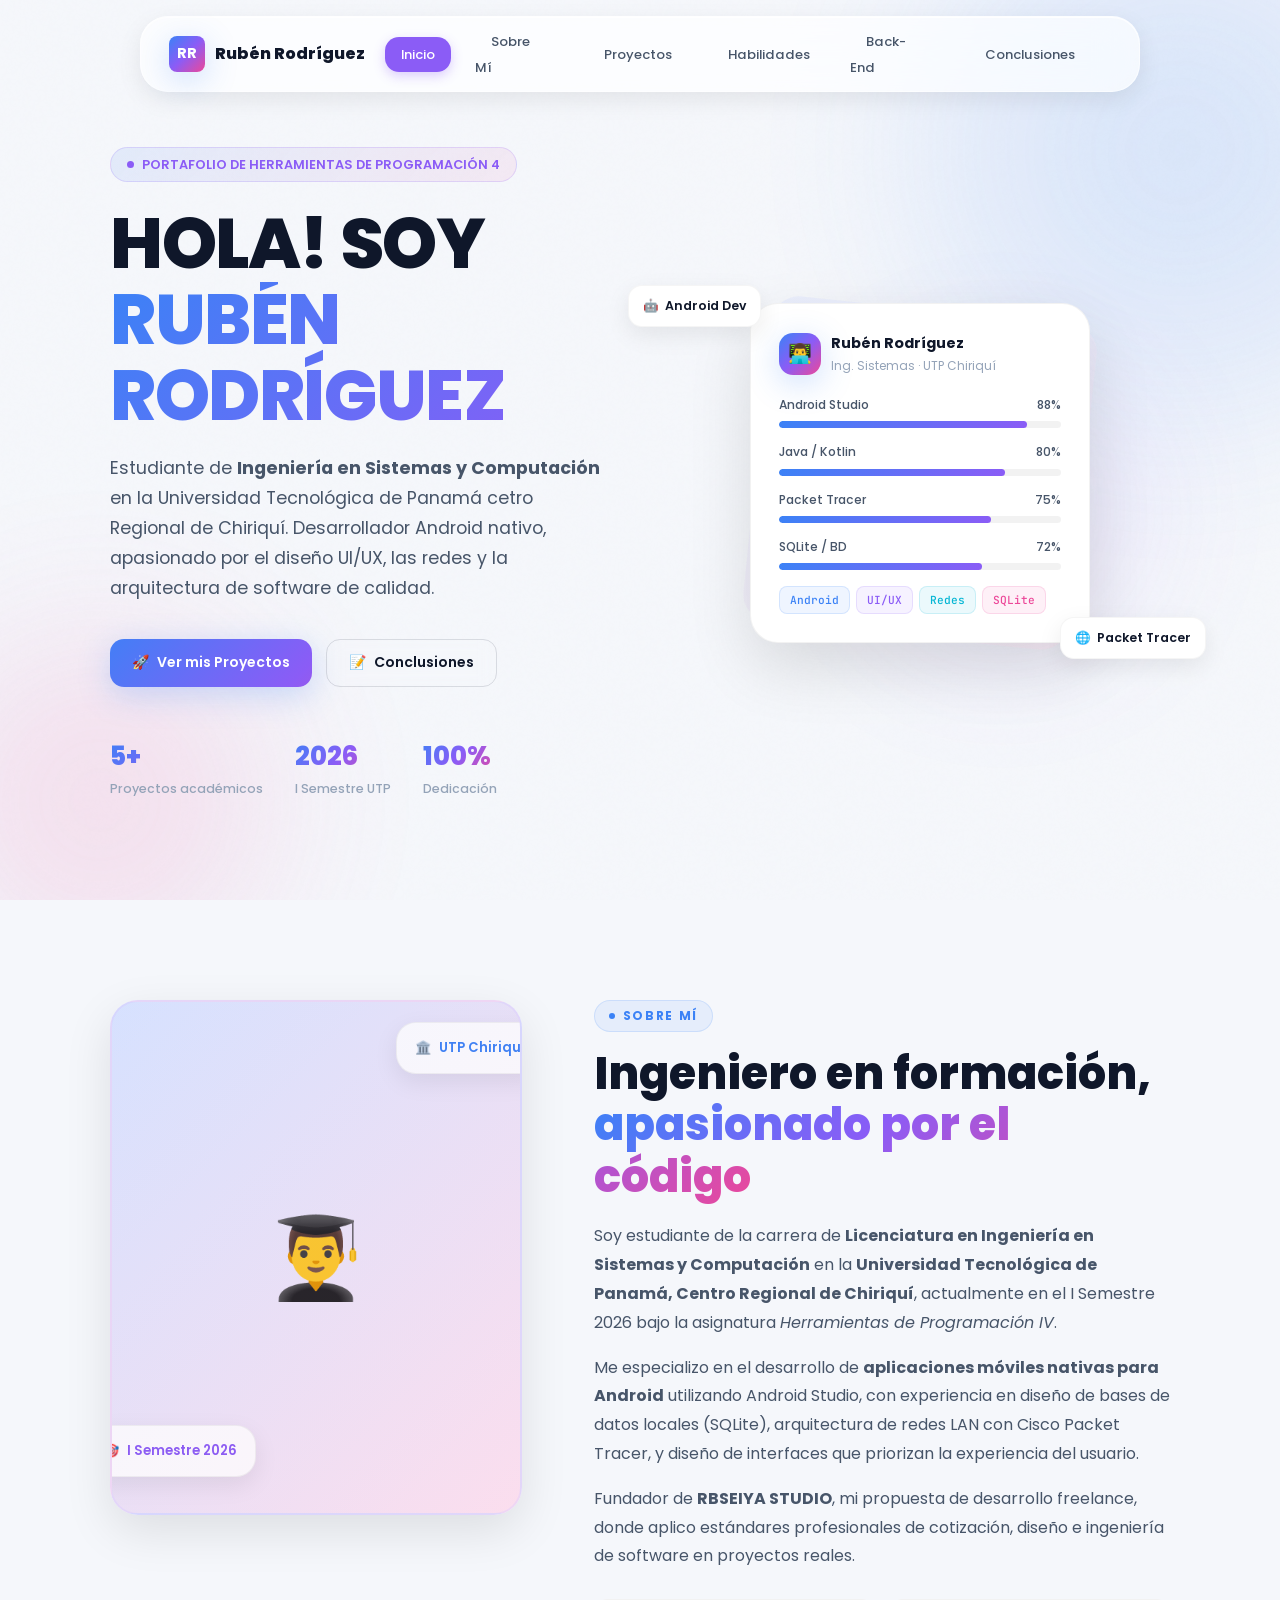
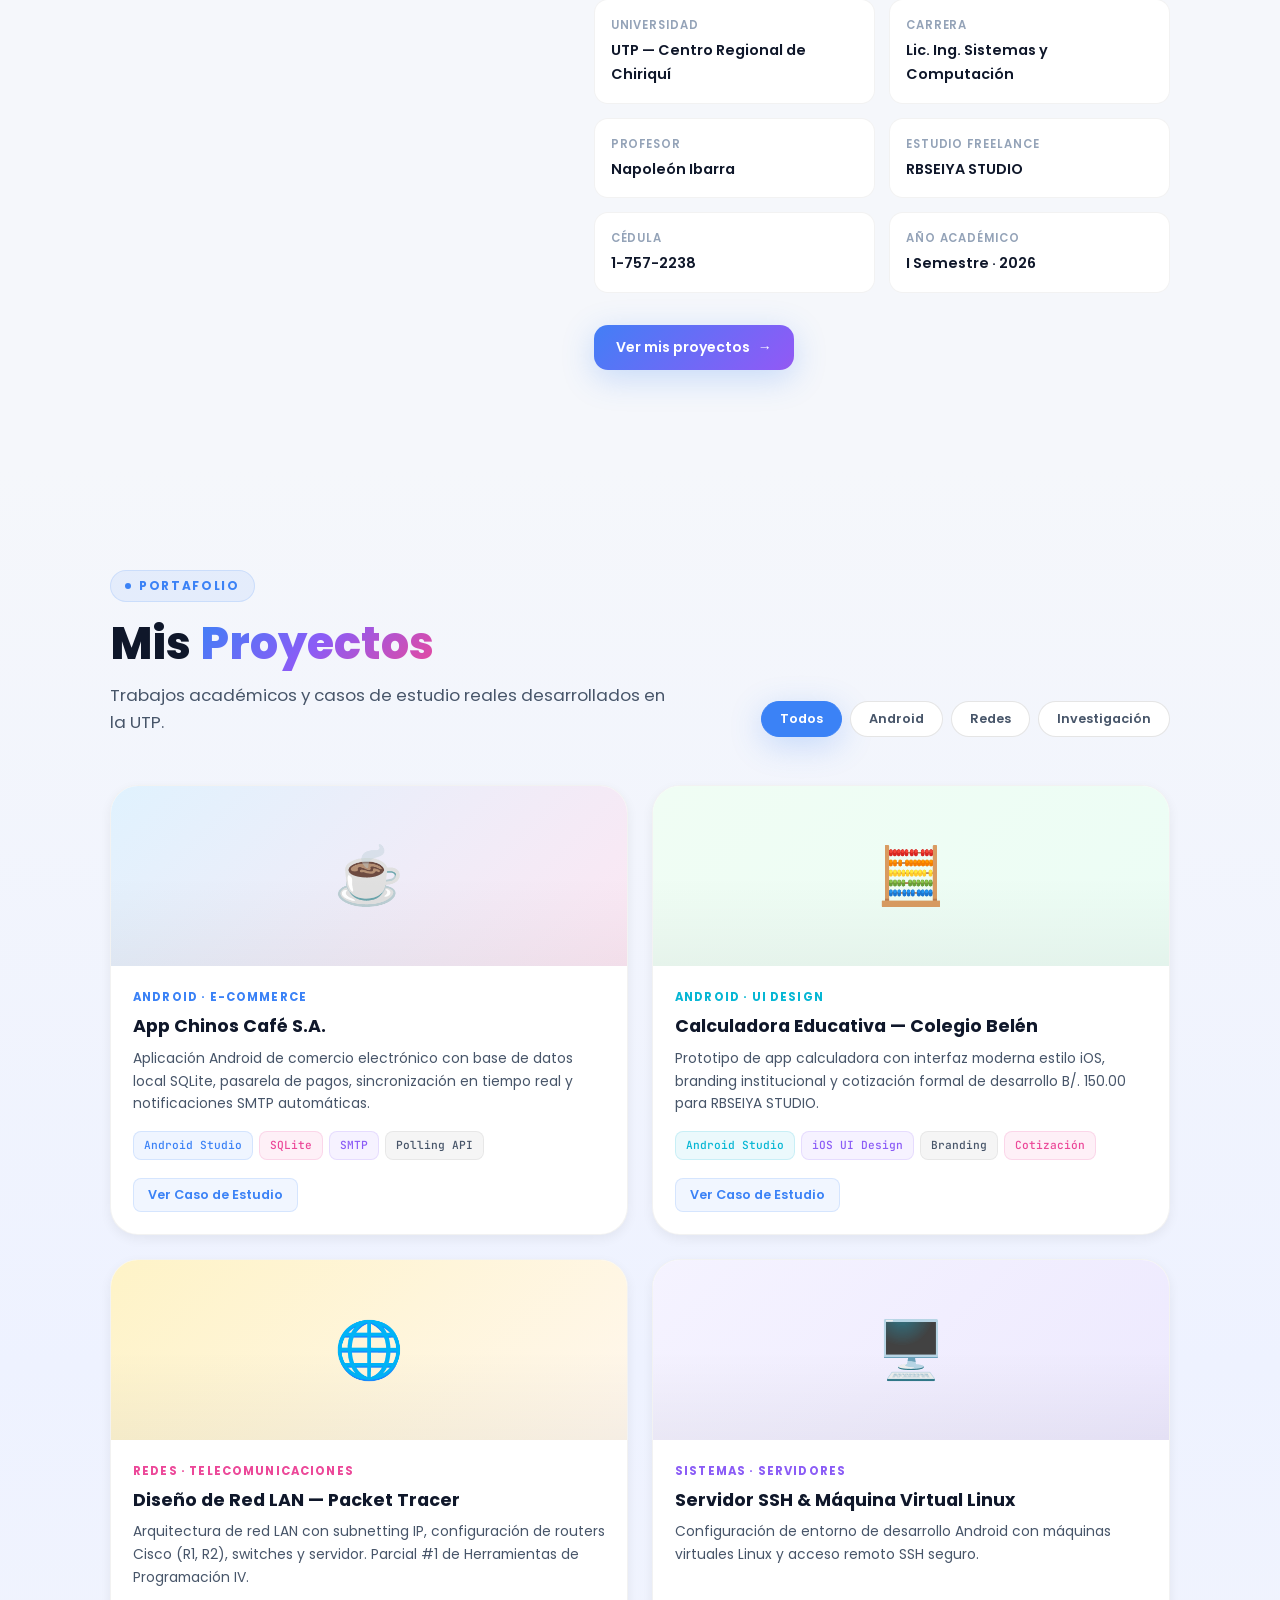
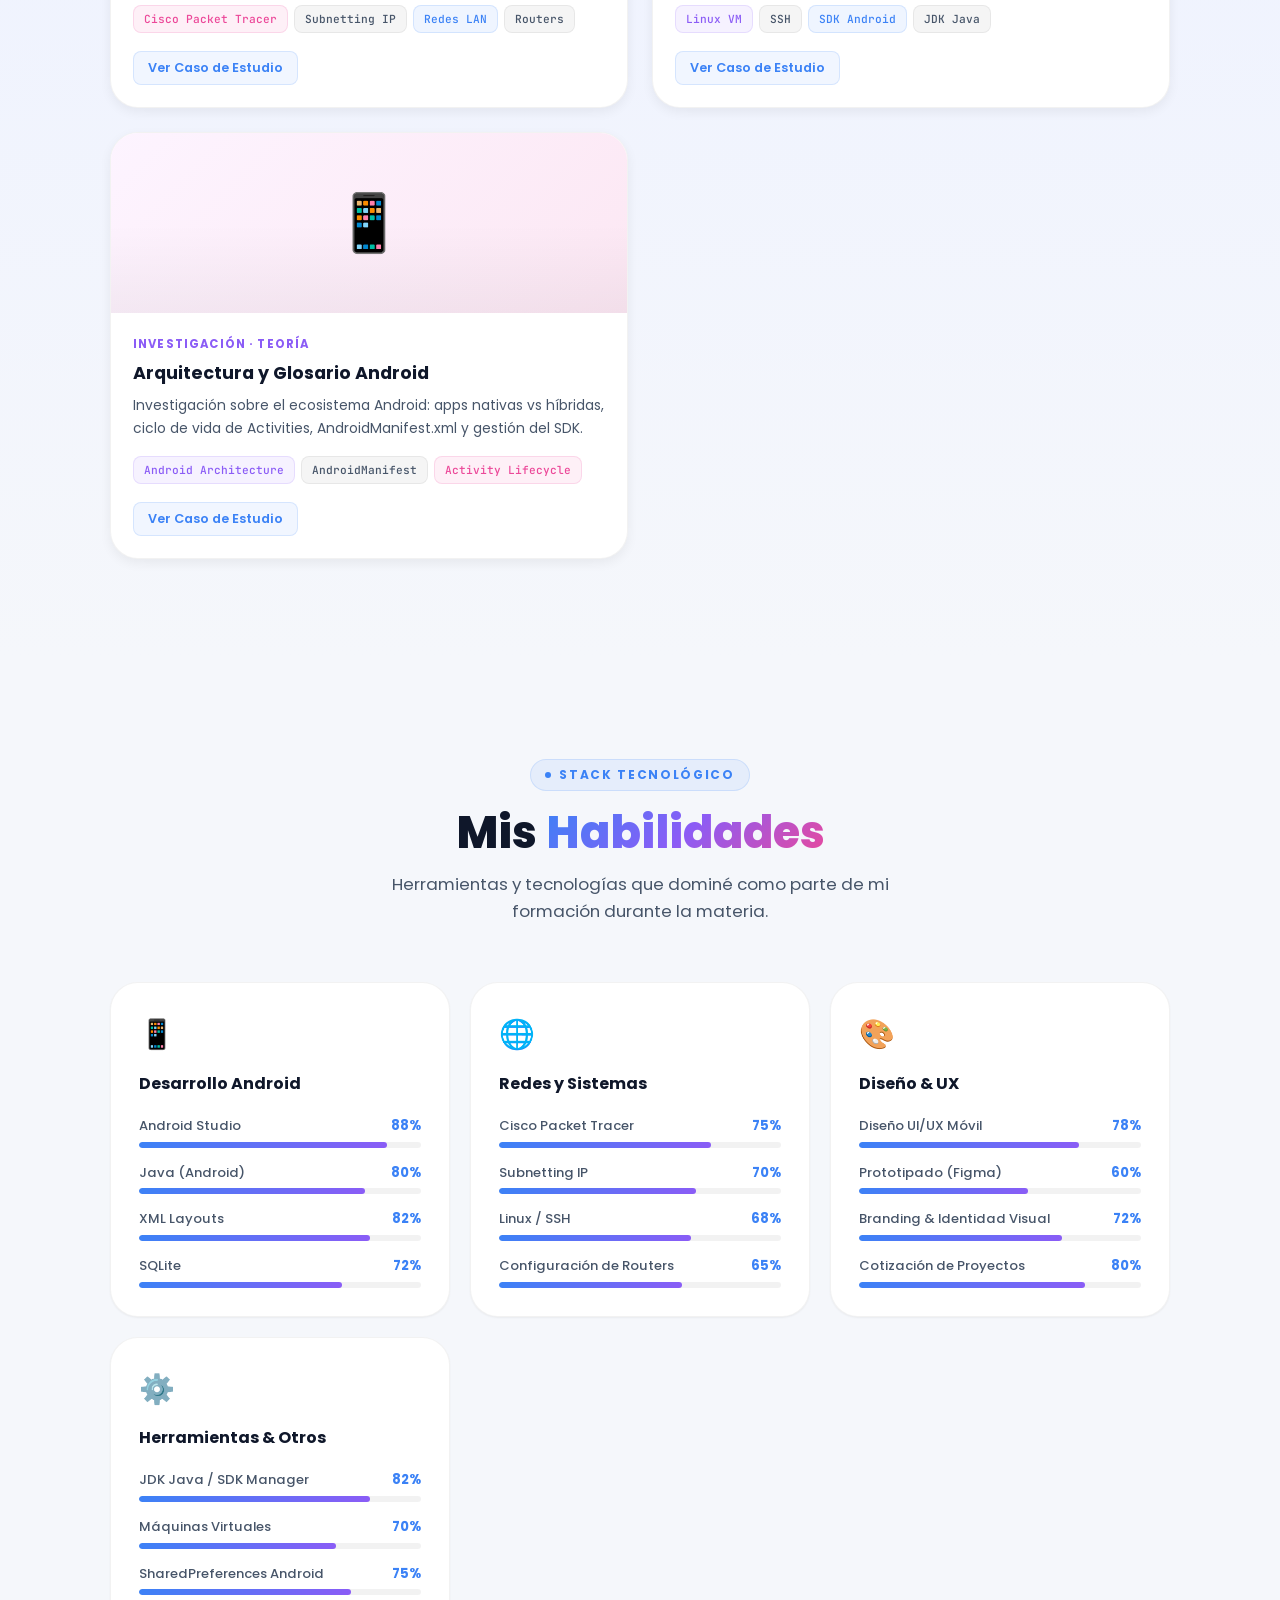
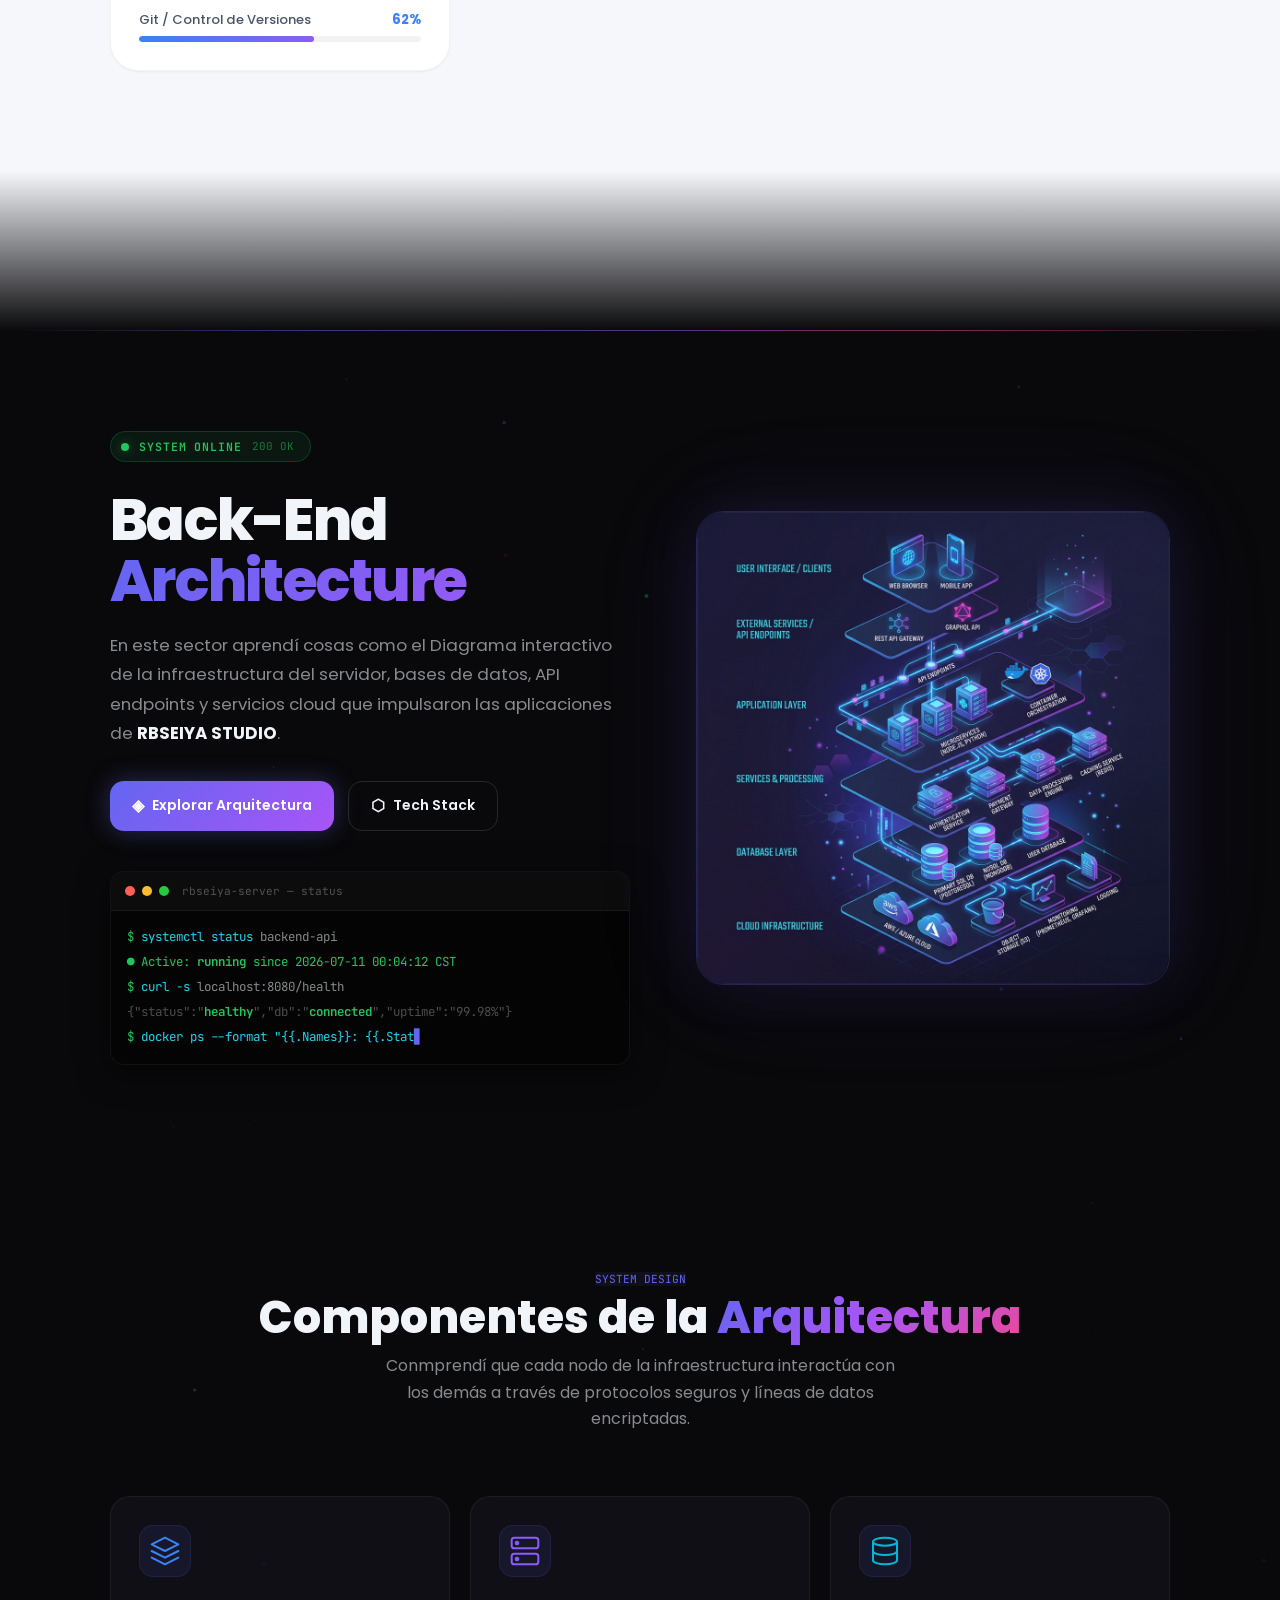
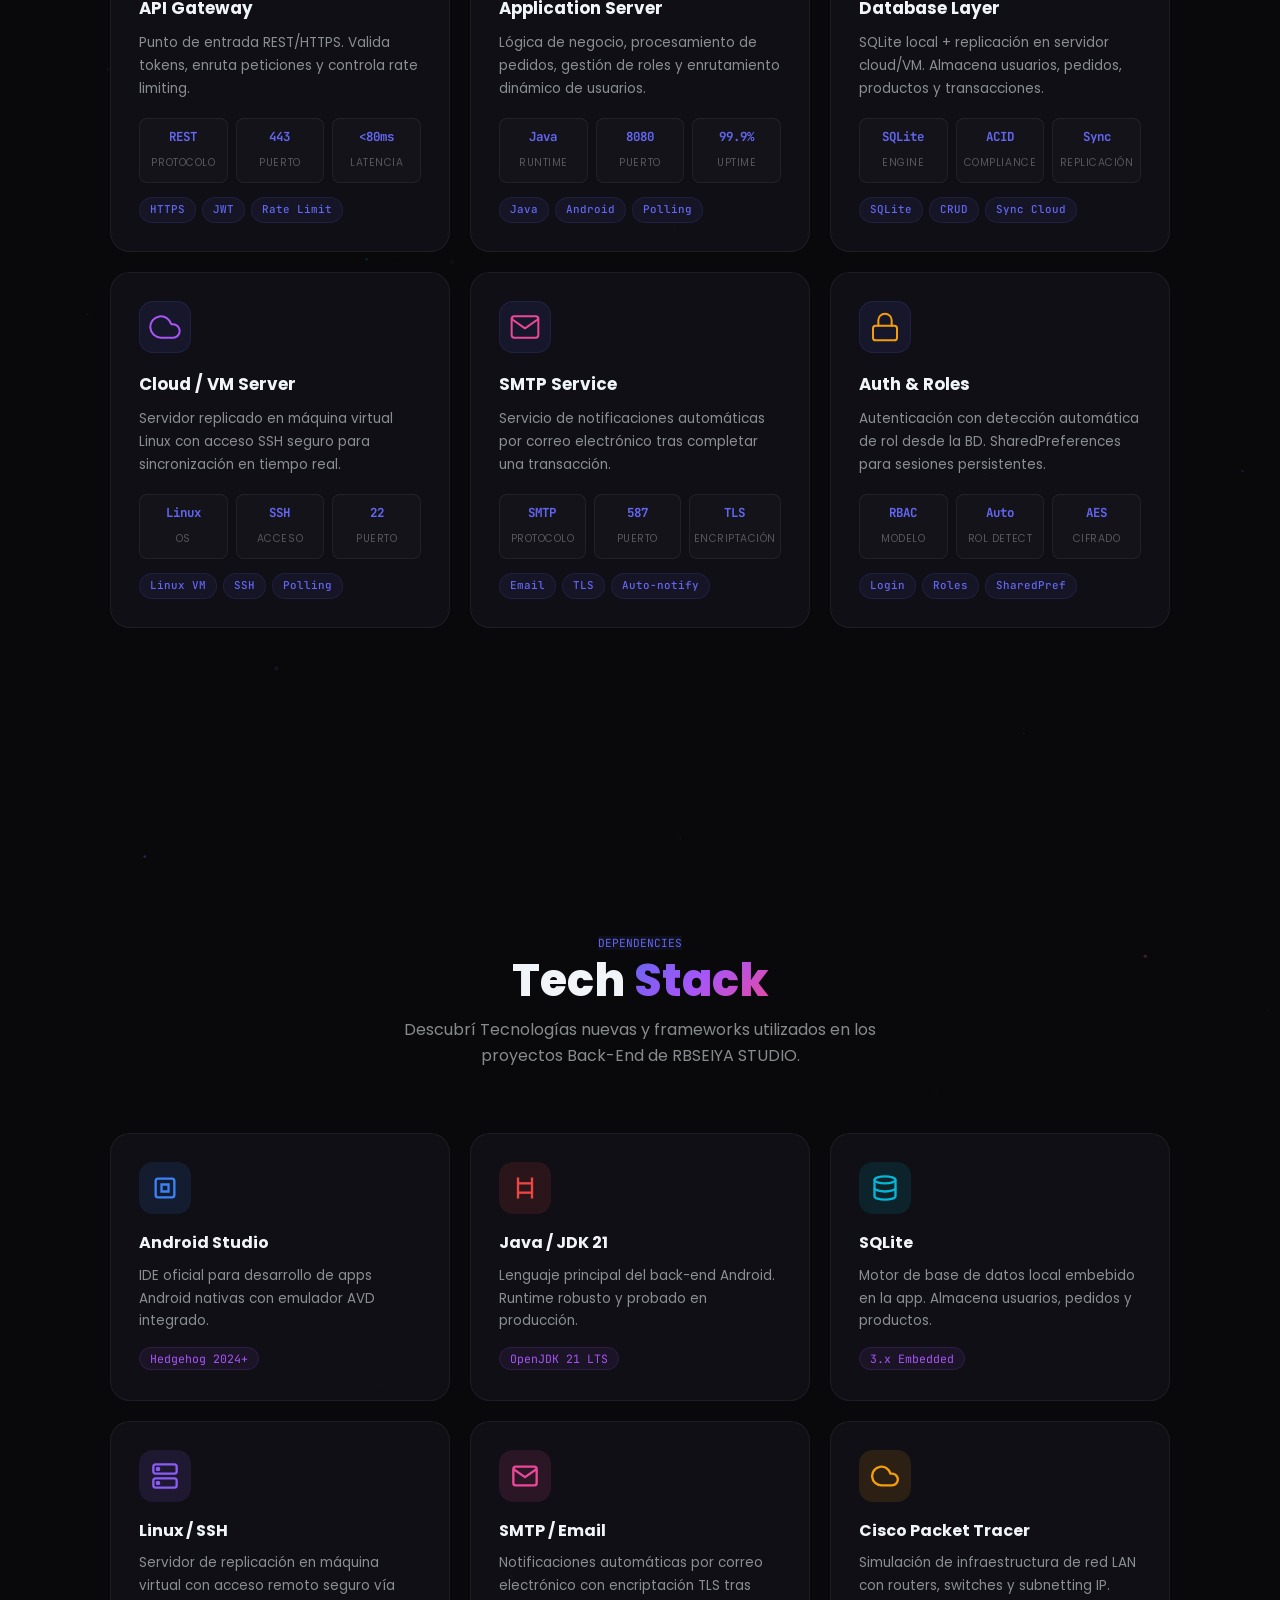
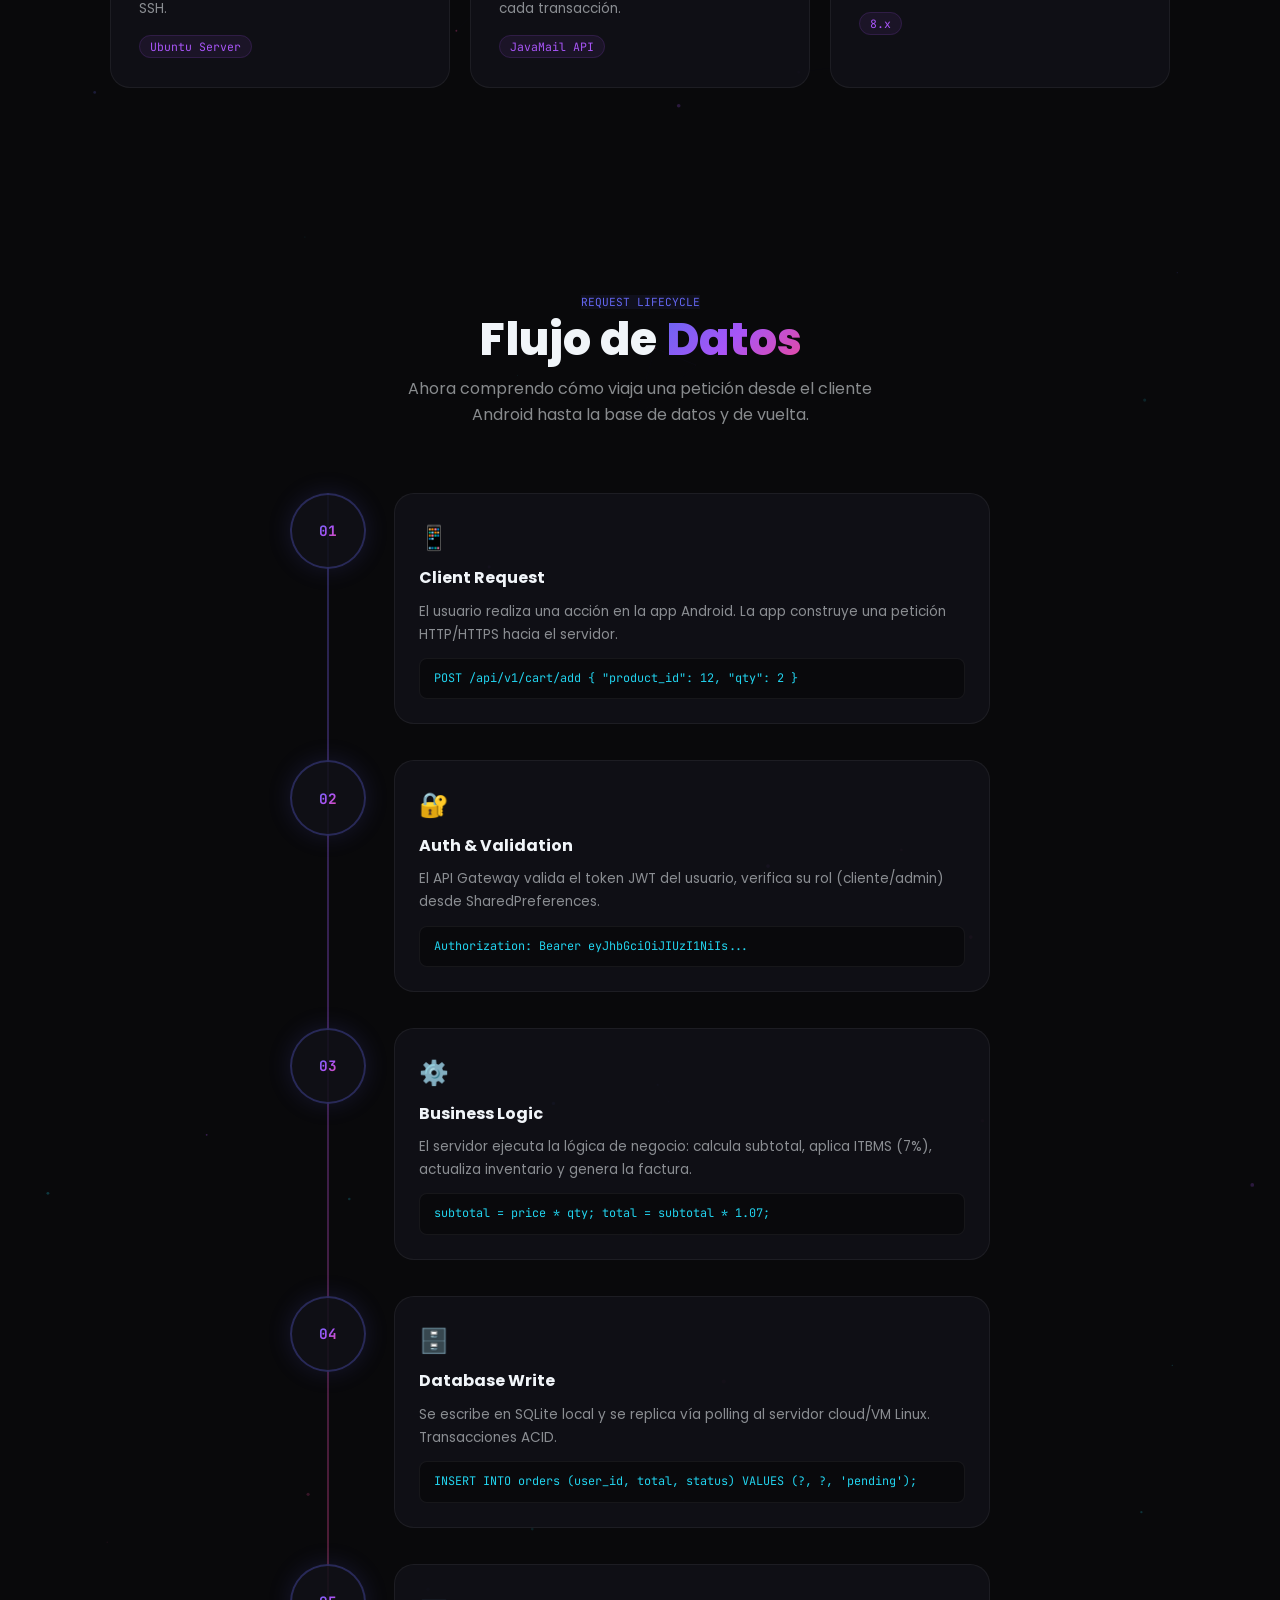
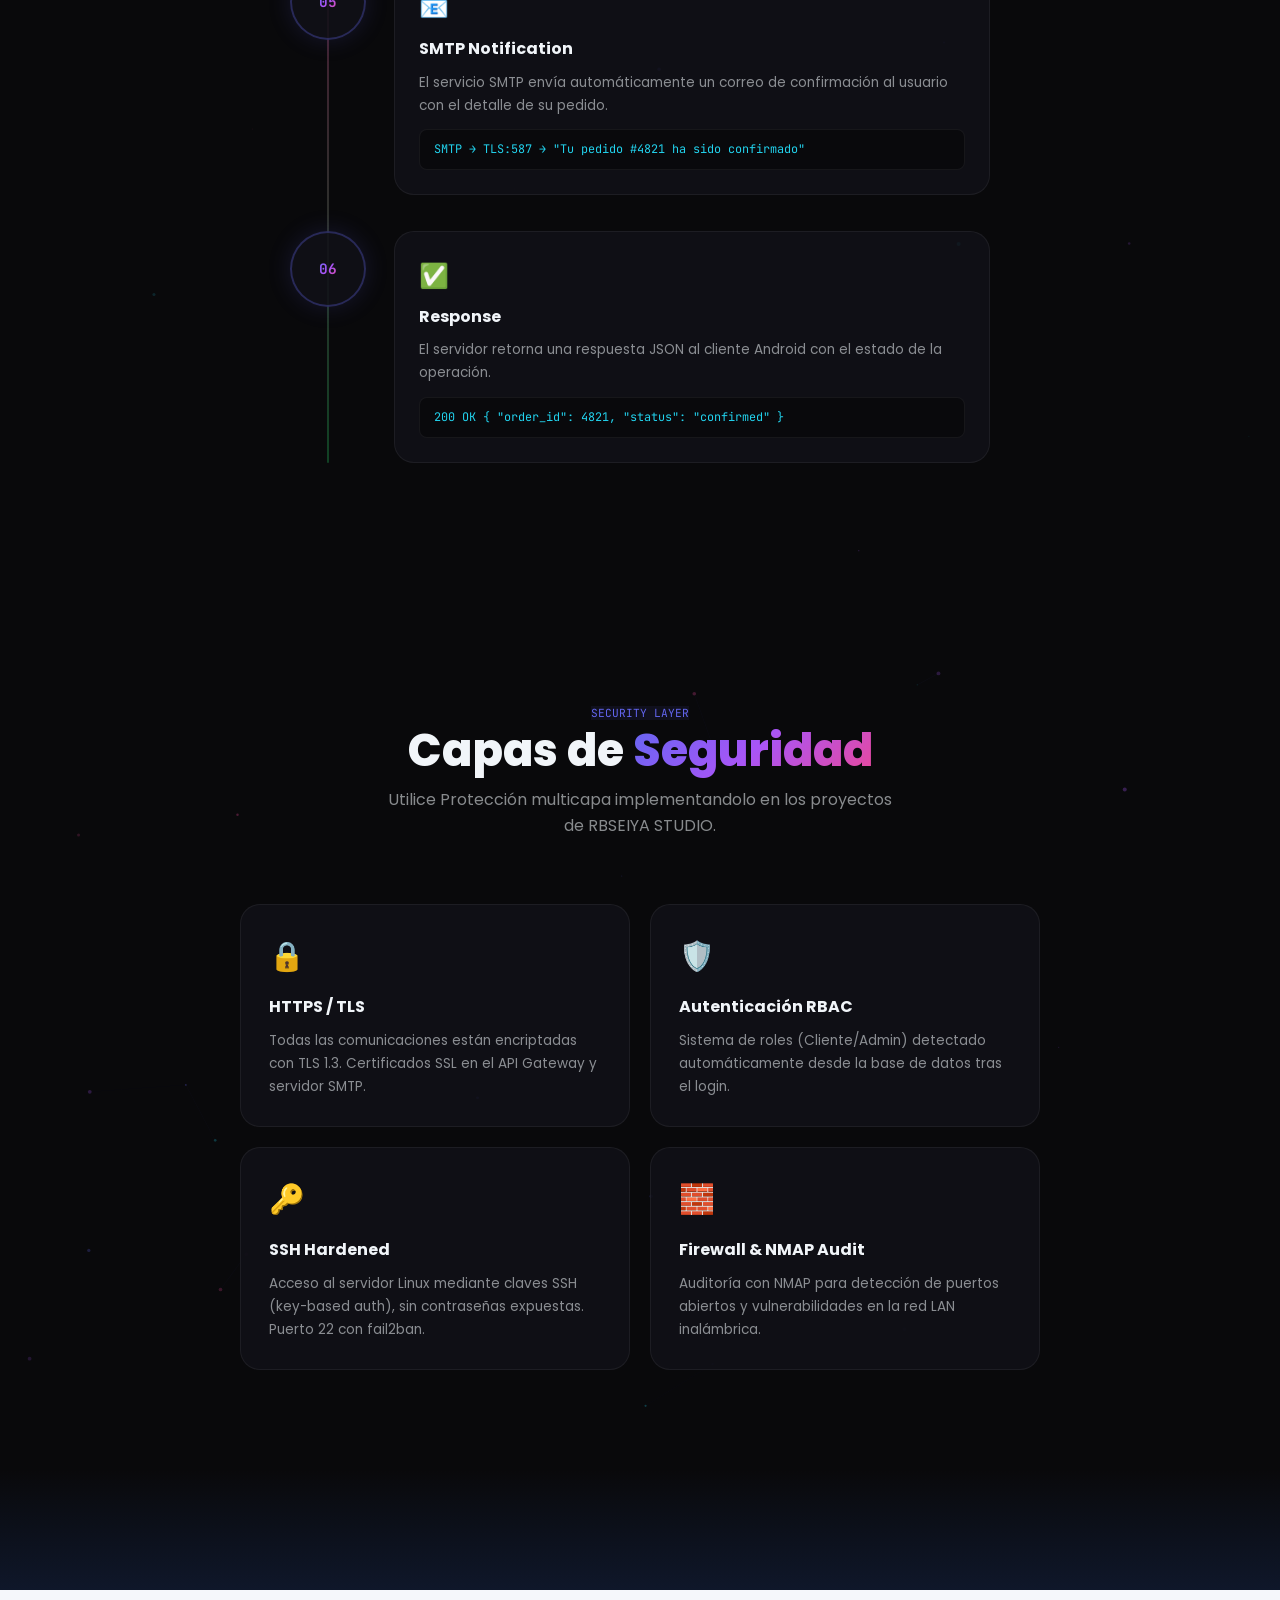
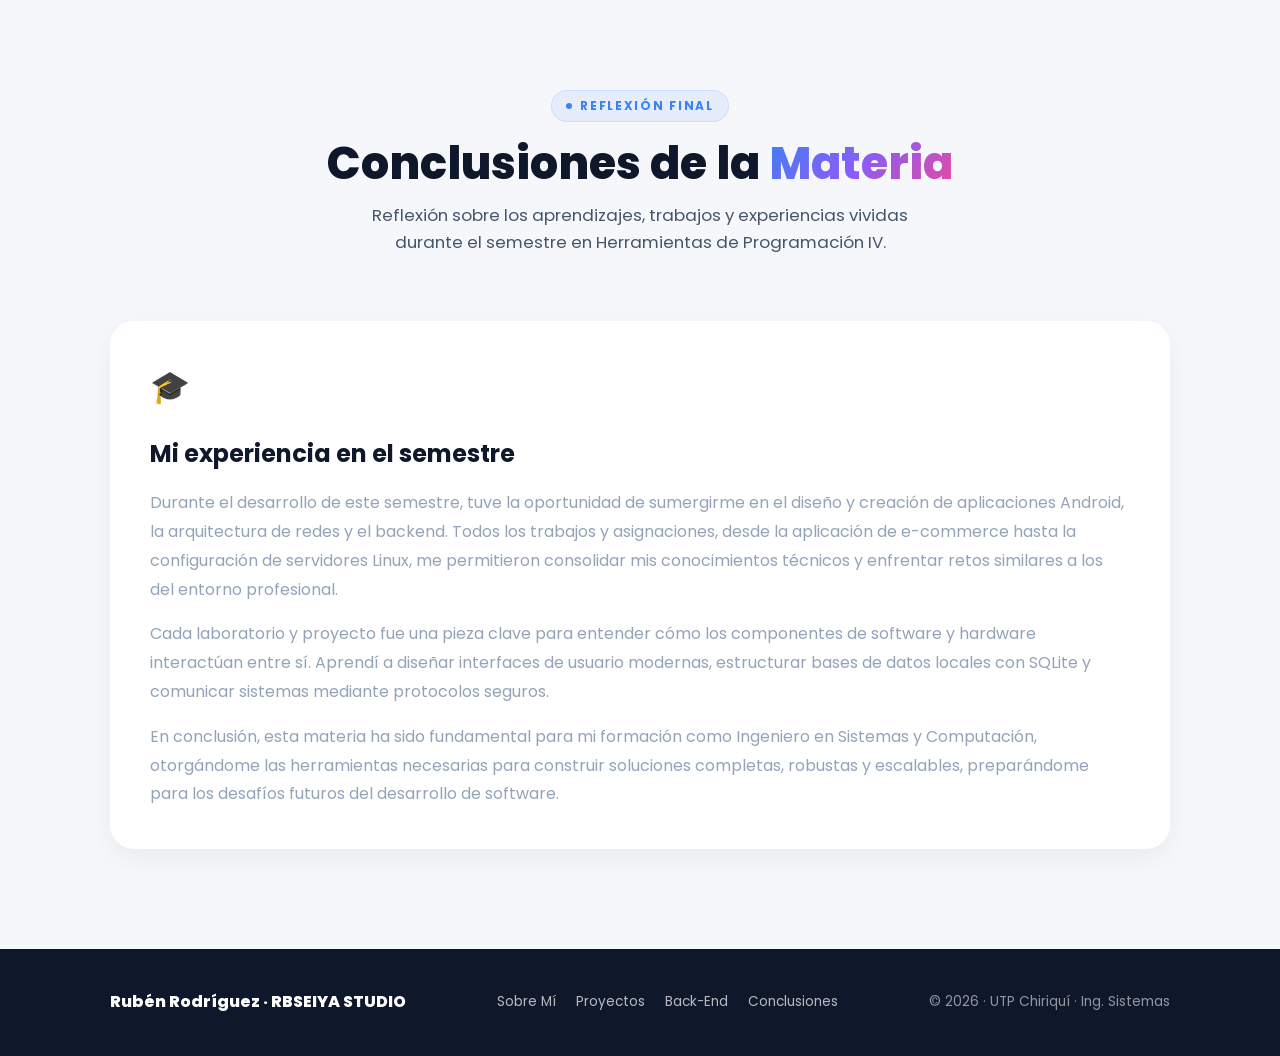
==== index.html @ 70d34b8b "Inicializar repositorio para publicación" ====
<!DOCTYPE html>
<html lang="es">

<head>
  <meta charset="UTF-8" />
  <meta name="viewport" content="width=device-width, initial-scale=1.0" />
  <meta name="description"
    content="Portafolio profesional de Rubén Rodríguez — Ingeniería en Sistemas y Computación, Universidad Tecnológica de Panamá. Front-End, Back-End, Android, Redes y Sistemas." />
  <meta name="keywords"
    content="Rubén Rodríguez, portafolio, Android Studio, programación, redes, back-end, arquitectura, Universidad Tecnológica de Panamá" />
  <title>Rubén Rodríguez — Portafolio Digital</title>
  <link rel="stylesheet" href="style.css" />
  <link rel="icon" type="image/svg+xml"
    href="data:image/svg+xml,<svg xmlns='http://www.w3.org/2000/svg' viewBox='0 0 32 32'><rect width='32' height='32' rx='8' fill='%233b82f6'/><text x='16' y='22' font-family='Arial' font-size='16' font-weight='bold' fill='white' text-anchor='middle'>R</text></svg>" />
</head>

<body>

  <!-- ═══ NAVBAR — Glassmorphism Floating ═══ -->
  <nav id="navbar" role="navigation" aria-label="Menú principal">
    <a href="#hero" class="nav-logo">
      <div class="nav-logo-icon">RR</div><span>Rubén Rodríguez</span>
    </a>
    <ul class="nav-links">
      <li><a href="#hero" class="nav-link active">Inicio</a></li>
      <li><a href="#sobre-mi" class="nav-link">Sobre Mí</a></li>
      <li><a href="#proyectos" class="nav-link">Proyectos</a></li>
      <li><a href="#habilidades" class="nav-link">Habilidades</a></li>
      <li><a href="#backend-hero" class="nav-link">Back-End</a></li>
      <li><a href="#conclusiones" class="nav-link">Conclusiones</a></li>
    </ul>
    <button class="nav-hamburger" id="hamburger" aria-label="Abrir menú" aria-expanded="false">
      <span></span><span></span><span></span>
    </button>
  </nav>

  <!-- Mobile Nav Drawer -->
  <div id="mobile-nav" class="mobile-nav" aria-hidden="true">
    <ul>
      <li><a href="#hero" class="mobile-nav-link" tabindex="-1">Inicio</a></li>
      <li><a href="#sobre-mi" class="mobile-nav-link" tabindex="-1">Sobre Mí</a></li>
      <li><a href="#proyectos" class="mobile-nav-link" tabindex="-1">Proyectos</a></li>
      <li><a href="#habilidades" class="mobile-nav-link" tabindex="-1">Habilidades</a></li>
      <li><a href="#backend-hero" class="mobile-nav-link" tabindex="-1">Back-End</a></li>
      <li><a href="#conclusiones" class="mobile-nav-link" tabindex="-1">Conclusiones</a></li>
    </ul>
  </div>

  <main>

    <!-- ═══════════════════════════════════════
         HERO SECTION (LIGHT)
    ═══════════════════════════════════════ -->
    <section id="hero" aria-label="Presentación">
      <div class="hero-blob hero-blob-1"></div>
      <div class="hero-blob hero-blob-2"></div>
      <div class="hero-blob hero-blob-3"></div>
      <div class="container hero-inner">
        <div class="hero-content">
          <div class="hero-badge"><span class="hero-badge-dot"></span>PORTAFOLIO DE HERRAMIENTAS DE PROGRAMACIÓN 4</div>
          <h1 class="hero-title">HOLA! SOY<br /><span class="name-gradient">RUBÉN RODRÍGUEZ</span></h1>
          <p class="hero-subtitle">Estudiante de <strong>Ingeniería en Sistemas y Computación</strong> en la Universidad
            Tecnológica de Panamá cetro Regional de Chiriquí. Desarrollador Android nativo, apasionado por el diseño
            UI/UX, las redes y la arquitectura de software de calidad.</p>
          <div class="hero-actions">
            <a href="#proyectos" class="btn btn-primary"><span>🚀</span> Ver mis Proyectos</a>
            <a href="#conclusiones" class="btn btn-outline"><span>📝</span> Conclusiones</a>
          </div>
          <div class="hero-stats">
            <div>
              <div class="hero-stat-value">5+</div>
              <div class="hero-stat-label">Proyectos académicos</div>
            </div>
            <div>
              <div class="hero-stat-value">2026</div>
              <div class="hero-stat-label">I Semestre UTP</div>
            </div>
            <div>
              <div class="hero-stat-value">100%</div>
              <div class="hero-stat-label">Dedicación</div>
            </div>
          </div>
        </div>
        <div class="hero-visual" aria-hidden="true">
          <div class="hero-float-badge badge-tl"><span>🤖</span> Android Dev</div>
          <div class="hero-float-badge badge-br"><span>🌐</span> Packet Tracer</div>
          <div class="hero-card-stack">
            <div class="hero-card-bg"></div>
            <div class="hero-card">
              <div class="hero-card-header">
                <div class="hero-card-avatar">👨‍💻</div>
                <div>
                  <div class="hero-card-name">Rubén Rodríguez</div>
                  <div class="hero-card-role">Ing. Sistemas · UTP Chiriquí</div>
                </div>
              </div>
              <div class="hero-card-skill-bar">
                <div class="hero-card-skill-label"><span>Android Studio</span><span>88%</span></div>
                <div class="skill-bar-track">
                  <div class="skill-bar-fill" style="width:88%"></div>
                </div>
              </div>
              <div class="hero-card-skill-bar">
                <div class="hero-card-skill-label"><span>Java / Kotlin</span><span>80%</span></div>
                <div class="skill-bar-track">
                  <div class="skill-bar-fill" style="width:80%"></div>
                </div>
              </div>
              <div class="hero-card-skill-bar">
                <div class="hero-card-skill-label"><span>Packet Tracer</span><span>75%</span></div>
                <div class="skill-bar-track">
                  <div class="skill-bar-fill" style="width:75%"></div>
                </div>
              </div>
              <div class="hero-card-skill-bar">
                <div class="hero-card-skill-label"><span>SQLite / BD</span><span>72%</span></div>
                <div class="skill-bar-track">
                  <div class="skill-bar-fill" style="width:72%"></div>
                </div>
              </div>
              <div class="hero-card-tags"><span class="tag tag-blue">Android</span><span
                  class="tag tag-violet">UI/UX</span><span class="tag tag-cyan">Redes</span><span
                  class="tag tag-pink">SQLite</span></div>
            </div>
          </div>
        </div>
      </div>
    </section>

    <!-- ═══ SOBRE MÍ ═══ -->
    <section id="sobre-mi" class="section" aria-label="Sobre mí">
      <div class="container">
        <div class="about-grid">
          <div class="about-image-wrap reveal">
            <div class="about-image-card">👨‍🎓<div class="about-float-card card-1"><span>🏛️</span> UTP Chiriquí</div>
              <div class="about-float-card card-2"><span>🎯</span> I Semestre 2026</div>
            </div>
          </div>
          <div class="about-content">
            <span class="section-label">Sobre Mí</span>
            <h2 class="section-title">Ingeniero en formación,<br /><span>apasionado por el código</span></h2>
            <p class="about-text" style="margin-top:20px;">Soy estudiante de la carrera de <strong>Licenciatura en
                Ingeniería en Sistemas y Computación</strong> en la <strong>Universidad Tecnológica de Panamá, Centro
                Regional de Chiriquí</strong>, actualmente en el I Semestre 2026 bajo la asignatura <em>Herramientas de
                Programación IV</em>.</p>
            <p class="about-text">Me especializo en el desarrollo de <strong>aplicaciones móviles nativas para
                Android</strong> utilizando Android Studio, con experiencia en diseño de bases de datos locales
              (SQLite), arquitectura de redes LAN con Cisco Packet Tracer, y diseño de interfaces que priorizan la
              experiencia del usuario.</p>
            <p class="about-text">Fundador de <strong>RBSEIYA STUDIO</strong>, mi propuesta de desarrollo freelance,
              donde aplico estándares profesionales de cotización, diseño e ingeniería de software en proyectos reales.
            </p>
            <div class="about-info-grid reveal reveal-delay-1">
              <div class="about-info-item">
                <div class="about-info-label">Universidad</div>
                <div class="about-info-value">UTP — Centro Regional de Chiriquí</div>
              </div>
              <div class="about-info-item">
                <div class="about-info-label">Carrera</div>
                <div class="about-info-value">Lic. Ing. Sistemas y Computación</div>
              </div>
              <div class="about-info-item">
                <div class="about-info-label">Profesor</div>
                <div class="about-info-value">Napoleón Ibarra</div>
              </div>
              <div class="about-info-item">
                <div class="about-info-label">Estudio freelance</div>
                <div class="about-info-value">RBSEIYA STUDIO</div>
              </div>
              <div class="about-info-item">
                <div class="about-info-label">Cédula</div>
                <div class="about-info-value">1-757-2238</div>
              </div>
              <div class="about-info-item">
                <div class="about-info-label">Año académico</div>
                <div class="about-info-value">I Semestre · 2026</div>
              </div>
            </div>
            <a href="#proyectos" class="btn btn-primary">Ver mis proyectos <span>→</span></a>
          </div>
        </div>
      </div>
    </section>

    <!-- ═══ PROYECTOS ═══ -->
    <section id="proyectos" class="section" aria-label="Proyectos">
      <div class="container">
        <div class="projects-header">
          <div><span class="section-label">Portafolio</span>
            <h2 class="section-title">Mis <span>Proyectos</span></h2>
            <p class="section-subtitle">Trabajos académicos y casos de estudio reales desarrollados en la UTP.</p>
          </div>
          <div class="filter-bar" role="group" aria-label="Filtrar proyectos">
            <button class="filter-btn active" data-filter="all">Todos</button>
            <button class="filter-btn" data-filter="android">Android</button>
            <button class="filter-btn" data-filter="redes">Redes</button>
            <button class="filter-btn" data-filter="investigacion">Investigación</button>
          </div>
        </div>
        <div class="projects-grid" id="projects-grid" role="list">
          <article class="project-card reveal" data-category="android" data-project="chinos" role="listitem"
            tabindex="0">
            <div class="project-card-thumb" style="background:linear-gradient(135deg,#e0f2fe,#fce7f3);">☕</div>
            <div class="project-card-body"><span class="project-card-category" style="color:var(--accent-blue)">Android
                · E-commerce</span>
              <h3 class="project-card-title">App Chinos Café S.A.</h3>
              <p class="project-card-desc">Aplicación Android de comercio electrónico con base de datos local SQLite,
                pasarela de pagos, sincronización en tiempo real y notificaciones SMTP automáticas.</p>
              <div class="tag-row"><span class="tag tag-blue">Android Studio</span><span
                  class="tag tag-pink">SQLite</span><span class="tag tag-violet">SMTP</span><span class="tag">Polling
                  API</span></div>
              <div class="project-card-actions"><button class="btn btn-ghost" onclick="openModal('chinos')">Ver Caso de
                  Estudio</button></div>
            </div>
          </article>
          <article class="project-card reveal reveal-delay-1" data-category="android" data-project="calculadora"
            role="listitem" tabindex="0">
            <div class="project-card-thumb" style="background:linear-gradient(135deg,#f0fdf4,#ecfdf5);">🧮</div>
            <div class="project-card-body"><span class="project-card-category" style="color:var(--accent-cyan)">Android
                · UI Design</span>
              <h3 class="project-card-title">Calculadora Educativa — Colegio Belén</h3>
              <p class="project-card-desc">Prototipo de app calculadora con interfaz moderna estilo iOS, branding
                institucional y cotización formal de desarrollo B/. 150.00 para RBSEIYA STUDIO.</p>
              <div class="tag-row"><span class="tag tag-cyan">Android Studio</span><span class="tag tag-violet">iOS UI
                  Design</span><span class="tag">Branding</span><span class="tag tag-pink">Cotización</span></div>
              <div class="project-card-actions"><button class="btn btn-ghost" onclick="openModal('calculadora')">Ver
                  Caso de Estudio</button></div>
            </div>
          </article>
          <article class="project-card reveal reveal-delay-2" data-category="redes" data-project="redes" role="listitem"
            tabindex="0">
            <div class="project-card-thumb" style="background:linear-gradient(135deg,#fef3c7,#fff7ed);">🌐</div>
            <div class="project-card-body"><span class="project-card-category" style="color:var(--accent-pink)">Redes ·
                Telecomunicaciones</span>
              <h3 class="project-card-title">Diseño de Red LAN — Packet Tracer</h3>
              <p class="project-card-desc">Arquitectura de red LAN con subnetting IP, configuración de routers Cisco
                (R1, R2), switches y servidor. Parcial #1 de Herramientas de Programación IV.</p>
              <div class="tag-row"><span class="tag tag-pink">Cisco Packet Tracer</span><span class="tag">Subnetting
                  IP</span><span class="tag tag-blue">Redes LAN</span><span class="tag">Routers</span></div>
              <div class="project-card-actions"><button class="btn btn-ghost" onclick="openModal('redes')">Ver Caso de
                  Estudio</button></div>
            </div>
          </article>
          <article class="project-card reveal reveal-delay-3" data-category="redes" data-project="ssh" role="listitem"
            tabindex="0">
            <div class="project-card-thumb" style="background:linear-gradient(135deg,#f5f3ff,#ede9fe);">🖥️</div>
            <div class="project-card-body"><span class="project-card-category"
                style="color:var(--accent-violet)">Sistemas · Servidores</span>
              <h3 class="project-card-title">Servidor SSH & Máquina Virtual Linux</h3>
              <p class="project-card-desc">Configuración de entorno de desarrollo Android con máquinas virtuales Linux y
                acceso remoto SSH seguro.</p>
              <div class="tag-row"><span class="tag tag-violet">Linux VM</span><span class="tag">SSH</span><span
                  class="tag tag-blue">SDK Android</span><span class="tag">JDK Java</span></div>
              <div class="project-card-actions"><button class="btn btn-ghost" onclick="openModal('ssh')">Ver Caso de
                  Estudio</button></div>
            </div>
          </article>
          <article class="project-card reveal" data-category="investigacion" data-project="investigacion"
            role="listitem" tabindex="0">
            <div class="project-card-thumb" style="background:linear-gradient(135deg,#fdf4ff,#fce7f3);">📱</div>
            <div class="project-card-body"><span class="project-card-category"
                style="color:var(--accent-violet)">Investigación · Teoría</span>
              <h3 class="project-card-title">Arquitectura y Glosario Android</h3>
              <p class="project-card-desc">Investigación sobre el ecosistema Android: apps nativas vs híbridas, ciclo de
                vida de Activities, AndroidManifest.xml y gestión del SDK.</p>
              <div class="tag-row"><span class="tag tag-violet">Android Architecture</span><span
                  class="tag">AndroidManifest</span><span class="tag tag-pink">Activity Lifecycle</span></div>
              <div class="project-card-actions"><button class="btn btn-ghost" onclick="openModal('investigacion')">Ver
                  Caso de Estudio</button></div>
            </div>
          </article>
        </div>
      </div>
    </section>

    <!-- ═══ HABILIDADES ═══ -->
    <section id="habilidades" class="section" aria-label="Habilidades técnicas">
      <div class="container">
        <div style="text-align:center;margin-bottom:56px;"><span class="section-label">Stack Tecnológico</span>
          <h2 class="section-title">Mis <span>Habilidades</span></h2>
          <p class="section-subtitle" style="margin-inline:auto;">Herramientas y tecnologías que dominé como parte de mi
            formación durante la materia.</p>
        </div>
        <div class="skills-grid">
          <div class="skill-category-card reveal">
            <div class="skill-category-icon">📱</div>
            <h3 class="skill-category-title">Desarrollo Android</h3>
            <div class="skill-item">
              <div class="skill-item-header"><span>Android Studio</span><span class="skill-item-pct">88%</span></div>
              <div class="skill-track">
                <div class="skill-fill" data-width="88"></div>
              </div>
            </div>
            <div class="skill-item">
              <div class="skill-item-header"><span>Java (Android)</span><span class="skill-item-pct">80%</span></div>
              <div class="skill-track">
                <div class="skill-fill" data-width="80"></div>
              </div>
            </div>
            <div class="skill-item">
              <div class="skill-item-header"><span>XML Layouts</span><span class="skill-item-pct">82%</span></div>
              <div class="skill-track">
                <div class="skill-fill" data-width="82"></div>
              </div>
            </div>
            <div class="skill-item">
              <div class="skill-item-header"><span>SQLite</span><span class="skill-item-pct">72%</span></div>
              <div class="skill-track">
                <div class="skill-fill" data-width="72"></div>
              </div>
            </div>
          </div>
          <div class="skill-category-card reveal reveal-delay-1">
            <div class="skill-category-icon">🌐</div>
            <h3 class="skill-category-title">Redes y Sistemas</h3>
            <div class="skill-item">
              <div class="skill-item-header"><span>Cisco Packet Tracer</span><span class="skill-item-pct">75%</span>
              </div>
              <div class="skill-track">
                <div class="skill-fill" data-width="75"></div>
              </div>
            </div>
            <div class="skill-item">
              <div class="skill-item-header"><span>Subnetting IP</span><span class="skill-item-pct">70%</span></div>
              <div class="skill-track">
                <div class="skill-fill" data-width="70"></div>
              </div>
            </div>
            <div class="skill-item">
              <div class="skill-item-header"><span>Linux / SSH</span><span class="skill-item-pct">68%</span></div>
              <div class="skill-track">
                <div class="skill-fill" data-width="68"></div>
              </div>
            </div>
            <div class="skill-item">
              <div class="skill-item-header"><span>Configuración de Routers</span><span
                  class="skill-item-pct">65%</span></div>
              <div class="skill-track">
                <div class="skill-fill" data-width="65"></div>
              </div>
            </div>
          </div>
          <div class="skill-category-card reveal reveal-delay-2">
            <div class="skill-category-icon">🎨</div>
            <h3 class="skill-category-title">Diseño & UX</h3>
            <div class="skill-item">
              <div class="skill-item-header"><span>Diseño UI/UX Móvil</span><span class="skill-item-pct">78%</span>
              </div>
              <div class="skill-track">
                <div class="skill-fill" data-width="78"></div>
              </div>
            </div>
            <div class="skill-item">
              <div class="skill-item-header"><span>Prototipado (Figma)</span><span class="skill-item-pct">60%</span>
              </div>
              <div class="skill-track">
                <div class="skill-fill" data-width="60"></div>
              </div>
            </div>
            <div class="skill-item">
              <div class="skill-item-header"><span>Branding & Identidad Visual</span><span
                  class="skill-item-pct">72%</span></div>
              <div class="skill-track">
                <div class="skill-fill" data-width="72"></div>
              </div>
            </div>
            <div class="skill-item">
              <div class="skill-item-header"><span>Cotización de Proyectos</span><span class="skill-item-pct">80%</span>
              </div>
              <div class="skill-track">
                <div class="skill-fill" data-width="80"></div>
              </div>
            </div>
          </div>
          <div class="skill-category-card reveal reveal-delay-3">
            <div class="skill-category-icon">⚙️</div>
            <h3 class="skill-category-title">Herramientas & Otros</h3>
            <div class="skill-item">
              <div class="skill-item-header"><span>JDK Java / SDK Manager</span><span class="skill-item-pct">82%</span>
              </div>
              <div class="skill-track">
                <div class="skill-fill" data-width="82"></div>
              </div>
            </div>
            <div class="skill-item">
              <div class="skill-item-header"><span>Máquinas Virtuales</span><span class="skill-item-pct">70%</span>
              </div>
              <div class="skill-track">
                <div class="skill-fill" data-width="70"></div>
              </div>
            </div>
            <div class="skill-item">
              <div class="skill-item-header"><span>SharedPreferences Android</span><span
                  class="skill-item-pct">75%</span></div>
              <div class="skill-track">
                <div class="skill-fill" data-width="75"></div>
              </div>
            </div>
            <div class="skill-item">
              <div class="skill-item-header"><span>Git / Control de Versiones</span><span
                  class="skill-item-pct">62%</span></div>
              <div class="skill-track">
                <div class="skill-fill" data-width="62"></div>
              </div>
            </div>
          </div>
        </div>
      </div>
    </section>

    <!-- ═══════════════════════════════════════
         TRANSITION: LIGHT → DARK
    ═══════════════════════════════════════ -->
    <div class="dark-zone-transition" aria-hidden="true"></div>

    <!-- ═══════════════════════════════════════
         DARK ZONE — BACK-END ARCHITECTURE
    ═══════════════════════════════════════ -->
    <div class="dark-zone">
      <canvas id="particles-canvas" aria-hidden="true"></canvas>

      <!-- Backend Hero -->
      <section id="backend-hero" class="section" aria-label="Arquitectura Back-End">
        <div class="container be-hero-inner">
          <div>
            <div class="be-hero-badge"><span class="be-badge-pulse"></span><span class="be-badge-text">SYSTEM
                ONLINE</span><span class="be-badge-status">200 OK</span></div>
            <h2 class="be-hero-title"><span>Back-End</span><span class="be-title-gradient">Architecture</span></h2>
            <p class="be-hero-sub">En este sector aprendí cosas como el Diagrama interactivo de la infraestructura del
              servidor, bases de datos, API
              endpoints y servicios cloud que impulsaron las aplicaciones de <strong>RBSEIYA STUDIO</strong>.</p>
            <div class="be-hero-actions">
              <a href="#architecture" class="btn btn-glow"><span class="btn-icon">◈</span> Explorar Arquitectura</a>
              <a href="#stack" class="btn btn-outline-neon"><span class="btn-icon">⬡</span> Tech Stack</a>
            </div>
            <!-- Terminal -->
            <div class="terminal">
              <div class="terminal-bar"><span class="terminal-dot" style="background:#ff5f57"></span><span
                  class="terminal-dot" style="background:#febc2e"></span><span class="terminal-dot"
                  style="background:#28c840"></span><span class="terminal-title">rbseiya-server — status</span></div>
              <div class="terminal-body">
                <div class="terminal-line"><span class="t-prompt">$</span> <span class="t-cmd">systemctl status</span>
                  backend-api</div>
                <div class="terminal-line t-success">● Active: <span>running</span> since 2026-07-11 00:04:12 CST</div>
                <div class="terminal-line"><span class="t-prompt">$</span> <span class="t-cmd">curl -s</span>
                  localhost:8080/health</div>
                <div class="terminal-line t-json">{"status":"<span class="t-green">healthy</span>","db":"<span
                    class="t-green">connected</span>","uptime":"99.98%"}</div>
                <div class="terminal-line"><span class="t-prompt">$</span> <span class="t-cmd typing"
                    id="typing-cmd"></span><span class="cursor">▊</span></div>
              </div>
            </div>
          </div>
          <div class="be-hero-visual">
            <div class="be-image-frame"><img src="hero-bg.png" alt="Diagrama de arquitectura Back-End isométrico 3D" />
              <div class="be-image-glow"></div>
            </div>
          </div>
        </div>
      </section>

      <!-- Architecture Nodes -->
      <section id="architecture" class="section">
        <div class="container">
          <div class="section-head" style="text-align:center;margin-bottom:64px;"><span class="section-tag"><span
                class="tag-dot"></span>SYSTEM DESIGN</span>
            <h2 class="section-title">Componentes de la <span>Arquitectura</span></h2>
            <p class="section-sub"
              style="color:var(--text-light-sec);max-width:520px;margin-inline:auto;margin-top:10px;">Conmprendí que
              cada nodo de la
              infraestructura interactúa con los demás a través de protocolos seguros y líneas de datos encriptadas.</p>
          </div>
          <div class="arch-grid">
            <div class="arch-node" tabindex="0">
              <div class="node-glow"></div>
              <div class="node-icon" style="--node-color:#3b82f6"><svg width="32" height="32" viewBox="0 0 24 24"
                  fill="none" stroke="currentColor" stroke-width="1.5" stroke-linecap="round" stroke-linejoin="round">
                  <path d="M12 2L2 7l10 5 10-5-10-5z" />
                  <path d="M2 17l10 5 10-5" />
                  <path d="M2 12l10 5 10-5" />
                </svg></div>
              <h3 class="node-title">API Gateway</h3>
              <p class="node-desc">Punto de entrada REST/HTTPS. Valida tokens, enruta peticiones y controla rate
                limiting.</p>
              <div class="node-stats">
                <div class="node-stat"><span class="stat-value">REST</span><span class="stat-label">Protocolo</span>
                </div>
                <div class="node-stat"><span class="stat-value">443</span><span class="stat-label">Puerto</span></div>
                <div class="node-stat"><span class="stat-value">&lt;80ms</span><span class="stat-label">Latencia</span>
                </div>
              </div>
              <div class="node-tags"><span class="ntag">HTTPS</span><span class="ntag">JWT</span><span class="ntag">Rate
                  Limit</span></div>
            </div>
            <div class="arch-node" tabindex="0">
              <div class="node-glow"></div>
              <div class="node-icon" style="--node-color:#8b5cf6"><svg width="32" height="32" viewBox="0 0 24 24"
                  fill="none" stroke="currentColor" stroke-width="1.5" stroke-linecap="round" stroke-linejoin="round">
                  <rect x="2" y="2" width="20" height="8" rx="2" />
                  <rect x="2" y="14" width="20" height="8" rx="2" />
                  <circle cx="6" cy="6" r="1" />
                  <circle cx="6" cy="18" r="1" />
                </svg></div>
              <h3 class="node-title">Application Server</h3>
              <p class="node-desc">Lógica de negocio, procesamiento de pedidos, gestión de roles y enrutamiento dinámico
                de usuarios.</p>
              <div class="node-stats">
                <div class="node-stat"><span class="stat-value">Java</span><span class="stat-label">Runtime</span></div>
                <div class="node-stat"><span class="stat-value">8080</span><span class="stat-label">Puerto</span></div>
                <div class="node-stat"><span class="stat-value">99.9%</span><span class="stat-label">Uptime</span></div>
              </div>
              <div class="node-tags"><span class="ntag">Java</span><span class="ntag">Android</span><span
                  class="ntag">Polling</span></div>
            </div>
            <div class="arch-node" tabindex="0">
              <div class="node-glow"></div>
              <div class="node-icon" style="--node-color:#06b6d4"><svg width="32" height="32" viewBox="0 0 24 24"
                  fill="none" stroke="currentColor" stroke-width="1.5" stroke-linecap="round" stroke-linejoin="round">
                  <ellipse cx="12" cy="5" rx="9" ry="3" />
                  <path d="M21 12c0 1.66-4 3-9 3s-9-1.34-9-3" />
                  <path d="M3 5v14c0 1.66 4 3 9 3s9-1.34 9-3V5" />
                </svg></div>
              <h3 class="node-title">Database Layer</h3>
              <p class="node-desc">SQLite local + replicación en servidor cloud/VM. Almacena usuarios, pedidos,
                productos y transacciones.</p>
              <div class="node-stats">
                <div class="node-stat"><span class="stat-value">SQLite</span><span class="stat-label">Engine</span>
                </div>
                <div class="node-stat"><span class="stat-value">ACID</span><span class="stat-label">Compliance</span>
                </div>
                <div class="node-stat"><span class="stat-value">Sync</span><span class="stat-label">Replicación</span>
                </div>
              </div>
              <div class="node-tags"><span class="ntag">SQLite</span><span class="ntag">CRUD</span><span
                  class="ntag">Sync Cloud</span></div>
            </div>
            <div class="arch-node" tabindex="0">
              <div class="node-glow"></div>
              <div class="node-icon" style="--node-color:#a855f7"><svg width="32" height="32" viewBox="0 0 24 24"
                  fill="none" stroke="currentColor" stroke-width="1.5" stroke-linecap="round" stroke-linejoin="round">
                  <path d="M18 10h-1.26A8 8 0 1 0 9 20h9a5 5 0 0 0 0-10z" />
                </svg></div>
              <h3 class="node-title">Cloud / VM Server</h3>
              <p class="node-desc">Servidor replicado en máquina virtual Linux con acceso SSH seguro para sincronización
                en tiempo real.</p>
              <div class="node-stats">
                <div class="node-stat"><span class="stat-value">Linux</span><span class="stat-label">OS</span></div>
                <div class="node-stat"><span class="stat-value">SSH</span><span class="stat-label">Acceso</span></div>
                <div class="node-stat"><span class="stat-value">22</span><span class="stat-label">Puerto</span></div>
              </div>
              <div class="node-tags"><span class="ntag">Linux VM</span><span class="ntag">SSH</span><span
                  class="ntag">Polling</span></div>
            </div>
            <div class="arch-node" tabindex="0">
              <div class="node-glow"></div>
              <div class="node-icon" style="--node-color:#ec4899"><svg width="32" height="32" viewBox="0 0 24 24"
                  fill="none" stroke="currentColor" stroke-width="1.5" stroke-linecap="round" stroke-linejoin="round">
                  <path d="M4 4h16c1.1 0 2 .9 2 2v12c0 1.1-.9 2-2 2H4c-1.1 0-2-.9-2-2V6c0-1.1.9-2 2-2z" />
                  <polyline points="22,6 12,13 2,6" />
                </svg></div>
              <h3 class="node-title">SMTP Service</h3>
              <p class="node-desc">Servicio de notificaciones automáticas por correo electrónico tras completar una
                transacción.</p>
              <div class="node-stats">
                <div class="node-stat"><span class="stat-value">SMTP</span><span class="stat-label">Protocolo</span>
                </div>
                <div class="node-stat"><span class="stat-value">587</span><span class="stat-label">Puerto</span></div>
                <div class="node-stat"><span class="stat-value">TLS</span><span class="stat-label">Encriptación</span>
                </div>
              </div>
              <div class="node-tags"><span class="ntag">Email</span><span class="ntag">TLS</span><span
                  class="ntag">Auto-notify</span></div>
            </div>
            <div class="arch-node" tabindex="0">
              <div class="node-glow"></div>
              <div class="node-icon" style="--node-color:#f59e0b"><svg width="32" height="32" viewBox="0 0 24 24"
                  fill="none" stroke="currentColor" stroke-width="1.5" stroke-linecap="round" stroke-linejoin="round">
                  <rect x="3" y="11" width="18" height="11" rx="2" />
                  <path d="M7 11V7a5 5 0 0 1 10 0v4" />
                </svg></div>
              <h3 class="node-title">Auth & Roles</h3>
              <p class="node-desc">Autenticación con detección automática de rol desde la BD. SharedPreferences para
                sesiones persistentes.</p>
              <div class="node-stats">
                <div class="node-stat"><span class="stat-value">RBAC</span><span class="stat-label">Modelo</span></div>
                <div class="node-stat"><span class="stat-value">Auto</span><span class="stat-label">Rol Detect</span>
                </div>
                <div class="node-stat"><span class="stat-value">AES</span><span class="stat-label">Cifrado</span></div>
              </div>
              <div class="node-tags"><span class="ntag">Login</span><span class="ntag">Roles</span><span
                  class="ntag">SharedPref</span></div>
            </div>
          </div>
          <div class="arch-connections" aria-hidden="true"><svg width="100%" height="60" viewBox="0 0 1000 60"
              preserveAspectRatio="none">
              <defs>
                <linearGradient id="line-grad" x1="0%" y1="0%" x2="100%" y2="0%">
                  <stop offset="0%" style="stop-color:#3b82f6;stop-opacity:0.5" />
                  <stop offset="50%" style="stop-color:#a855f7;stop-opacity:0.8" />
                  <stop offset="100%" style="stop-color:#ec4899;stop-opacity:0.5" />
                </linearGradient>
              </defs>
              <line x1="0" y1="30" x2="1000" y2="30" stroke="url(#line-grad)" stroke-width="1" stroke-dasharray="8 4">
                <animate attributeName="stroke-dashoffset" from="0" to="-24" dur="1.5s" repeatCount="indefinite" />
              </line>
            </svg></div>
        </div>
      </section>

      <!-- Tech Stack -->
      <section id="stack" class="section">
        <div class="container">
          <div style="text-align:center;margin-bottom:64px;"><span class="section-tag"><span
                class="tag-dot"></span>DEPENDENCIES</span>
            <h2 class="section-title">Tech <span>Stack</span></h2>
            <p class="section-sub"
              style="color:var(--text-light-sec);max-width:520px;margin-inline:auto;margin-top:10px;">Descubrí
              Tecnologías nuevas y
              frameworks utilizados en los proyectos Back-End de RBSEIYA STUDIO.</p>
          </div>
          <div class="stack-grid">
            <div class="stack-card">
              <div class="stack-icon" style="background:rgba(59,130,246,0.12);color:#3b82f6;"><svg width="28"
                  height="28" viewBox="0 0 24 24" fill="none" stroke="currentColor" stroke-width="2">
                  <rect x="4" y="4" width="16" height="16" rx="2" />
                  <path d="M9 9h6v6H9z" />
                </svg></div>
              <h3 class="stack-name">Android Studio</h3>
              <p class="stack-desc">IDE oficial para desarrollo de apps Android nativas con emulador AVD integrado.</p>
              <span class="stack-version">Hedgehog 2024+</span>
            </div>
            <div class="stack-card">
              <div class="stack-icon" style="background:rgba(239,68,68,0.12);color:#ef4444;"><svg width="28" height="28"
                  viewBox="0 0 24 24" fill="none" stroke="currentColor" stroke-width="2">
                  <path d="M6 3v18" />
                  <path d="M18 3v18" />
                  <path d="M6 8h12" />
                  <path d="M6 16h12" />
                </svg></div>
              <h3 class="stack-name">Java / JDK 21</h3>
              <p class="stack-desc">Lenguaje principal del back-end Android. Runtime robusto y probado en producción.
              </p><span class="stack-version">OpenJDK 21 LTS</span>
            </div>
            <div class="stack-card">
              <div class="stack-icon" style="background:rgba(6,182,212,0.12);color:#06b6d4;"><svg width="28" height="28"
                  viewBox="0 0 24 24" fill="none" stroke="currentColor" stroke-width="2">
                  <ellipse cx="12" cy="5" rx="9" ry="3" />
                  <path d="M21 12c0 1.66-4 3-9 3s-9-1.34-9-3" />
                  <path d="M3 5v14c0 1.66 4 3 9 3s9-1.34 9-3V5" />
                </svg></div>
              <h3 class="stack-name">SQLite</h3>
              <p class="stack-desc">Motor de base de datos local embebido en la app. Almacena usuarios, pedidos y
                productos.</p><span class="stack-version">3.x Embedded</span>
            </div>
            <div class="stack-card">
              <div class="stack-icon" style="background:rgba(139,92,246,0.12);color:#8b5cf6;"><svg width="28"
                  height="28" viewBox="0 0 24 24" fill="none" stroke="currentColor" stroke-width="2">
                  <rect x="2" y="2" width="20" height="8" rx="2" />
                  <rect x="2" y="14" width="20" height="8" rx="2" />
                  <circle cx="6" cy="6" r="1" />
                  <circle cx="6" cy="18" r="1" />
                </svg></div>
              <h3 class="stack-name">Linux / SSH</h3>
              <p class="stack-desc">Servidor de replicación en máquina virtual con acceso remoto seguro vía SSH.</p>
              <span class="stack-version">Ubuntu Server</span>
            </div>
            <div class="stack-card">
              <div class="stack-icon" style="background:rgba(236,72,153,0.12);color:#ec4899;"><svg width="28"
                  height="28" viewBox="0 0 24 24" fill="none" stroke="currentColor" stroke-width="2">
                  <path d="M4 4h16c1.1 0 2 .9 2 2v12c0 1.1-.9 2-2 2H4c-1.1 0-2-.9-2-2V6c0-1.1.9-2 2-2z" />
                  <polyline points="22,6 12,13 2,6" />
                </svg></div>
              <h3 class="stack-name">SMTP / Email</h3>
              <p class="stack-desc">Notificaciones automáticas por correo electrónico con encriptación TLS tras cada
                transacción.</p><span class="stack-version">JavaMail API</span>
            </div>
            <div class="stack-card">
              <div class="stack-icon" style="background:rgba(245,158,11,0.12);color:#f59e0b;"><svg width="28"
                  height="28" viewBox="0 0 24 24" fill="none" stroke="currentColor" stroke-width="2">
                  <path d="M18 10h-1.26A8 8 0 1 0 9 20h9a5 5 0 0 0 0-10z" />
                </svg></div>
              <h3 class="stack-name">Cisco Packet Tracer</h3>
              <p class="stack-desc">Simulación de infraestructura de red LAN con routers, switches y subnetting IP.</p>
              <span class="stack-version">8.x</span>
            </div>
          </div>
        </div>
      </section>

      <!-- Data Flow -->
      <section id="flow" class="section">
        <div class="container">
          <div style="text-align:center;margin-bottom:64px;"><span class="section-tag"><span
                class="tag-dot"></span>REQUEST LIFECYCLE</span>
            <h2 class="section-title">Flujo de <span>Datos</span></h2>
            <p class="section-sub"
              style="color:var(--text-light-sec);max-width:520px;margin-inline:auto;margin-top:10px;">Ahora comprendo
              cómo viaja una
              petición desde el cliente Android hasta la base de datos y de vuelta.</p>
          </div>
          <div class="flow-timeline">
            <div class="flow-step reveal" data-step="1">
              <div class="step-number"><span>01</span></div>
              <div class="step-content">
                <div class="step-icon">📱</div>
                <h3>Client Request</h3>
                <p>El usuario realiza una acción en la app Android. La app construye una petición HTTP/HTTPS hacia el
                  servidor.</p><code class="step-code">POST /api/v1/cart/add { "product_id": 12, "qty": 2 }</code>
              </div>
            </div>
            <div class="flow-step reveal" data-step="2">
              <div class="step-number"><span>02</span></div>
              <div class="step-content">
                <div class="step-icon">🔐</div>
                <h3>Auth & Validation</h3>
                <p>El API Gateway valida el token JWT del usuario, verifica su rol (cliente/admin) desde
                  SharedPreferences.</p><code class="step-code">Authorization: Bearer eyJhbGciOiJIUzI1NiIs...</code>
              </div>
            </div>
            <div class="flow-step reveal" data-step="3">
              <div class="step-number"><span>03</span></div>
              <div class="step-content">
                <div class="step-icon">⚙️</div>
                <h3>Business Logic</h3>
                <p>El servidor ejecuta la lógica de negocio: calcula subtotal, aplica ITBMS (7%), actualiza inventario y
                  genera la factura.</p><code class="step-code">subtotal = price * qty; total = subtotal * 1.07;</code>
              </div>
            </div>
            <div class="flow-step reveal" data-step="4">
              <div class="step-number"><span>04</span></div>
              <div class="step-content">
                <div class="step-icon">🗄️</div>
                <h3>Database Write</h3>
                <p>Se escribe en SQLite local y se replica vía polling al servidor cloud/VM Linux. Transacciones ACID.
                </p><code class="step-code">INSERT INTO orders (user_id, total, status) VALUES (?, ?, 'pending');</code>
              </div>
            </div>
            <div class="flow-step reveal" data-step="5">
              <div class="step-number"><span>05</span></div>
              <div class="step-content">
                <div class="step-icon">📧</div>
                <h3>SMTP Notification</h3>
                <p>El servicio SMTP envía automáticamente un correo de confirmación al usuario con el detalle de su
                  pedido.</p><code class="step-code">SMTP → TLS:587 → "Tu pedido #4821 ha sido confirmado"</code>
              </div>
            </div>
            <div class="flow-step reveal" data-step="6">
              <div class="step-number"><span>06</span></div>
              <div class="step-content">
                <div class="step-icon">✅</div>
                <h3>Response</h3>
                <p>El servidor retorna una respuesta JSON al cliente Android con el estado de la operación.</p><code
                  class="step-code">200 OK { "order_id": 4821, "status": "confirmed" }</code>
              </div>
            </div>
          </div>
        </div>
      </section>

      <!-- Security -->
      <section id="security" class="section">
        <div class="container">
          <div style="text-align:center;margin-bottom:64px;"><span class="section-tag"><span
                class="tag-dot"></span>SECURITY LAYER</span>
            <h2 class="section-title">Capas de <span>Seguridad</span></h2>
            <p class="section-sub"
              style="color:var(--text-light-sec);max-width:520px;margin-inline:auto;margin-top:10px;">Utilice Protección
              multicapa implementandolo en los proyectos de RBSEIYA STUDIO.</p>
          </div>
          <div class="security-grid">
            <div class="security-card reveal">
              <div class="sec-icon">🔒</div>
              <h3>HTTPS / TLS</h3>
              <p>Todas las comunicaciones están encriptadas con TLS 1.3. Certificados SSL en el API Gateway y servidor
                SMTP.</p>
            </div>
            <div class="security-card reveal">
              <div class="sec-icon">🛡️</div>
              <h3>Autenticación RBAC</h3>
              <p>Sistema de roles (Cliente/Admin) detectado automáticamente desde la base de datos tras el login.</p>
            </div>
            <div class="security-card reveal">
              <div class="sec-icon">🔑</div>
              <h3>SSH Hardened</h3>
              <p>Acceso al servidor Linux mediante claves SSH (key-based auth), sin contraseñas expuestas. Puerto 22 con
                fail2ban.</p>
            </div>
            <div class="security-card reveal">
              <div class="sec-icon">🧱</div>
              <h3>Firewall & NMAP Audit</h3>
              <p>Auditoría con NMAP para detección de puertos abiertos y vulnerabilidades en la red LAN inalámbrica.</p>
            </div>
          </div>
        </div>
      </section>

      <div class="dark-zone-end" aria-hidden="true"></div>
    </div><!-- END .dark-zone -->

    <!-- ═══ CONCLUSIONES (Back to light) ═══ -->
    <section id="conclusiones" class="section" aria-label="Conclusiones de la Materia">
      <div class="container">
        <div style="text-align:center;margin-bottom:64px;">
          <span class="section-label">Reflexión Final</span>
          <h2 class="section-title">Conclusiones de la <span>Materia</span></h2>
          <p class="section-subtitle" style="margin-inline:auto;">Reflexión sobre los aprendizajes,
            trabajos y experiencias vividas durante el semestre en Herramientas de Programación IV.</p>
        </div>

        <div class="conclusiones-wrapper reveal">
          <div class="conclusion-card"
            style="background: var(--bg-card); border: 1px solid var(--border-color); border-radius: 24px; padding: 40px; box-shadow: 0 10px 30px rgba(0,0,0,0.05);">
            <div style="font-size: 2rem; margin-bottom: 20px;">🎓</div>
            <h3 style="font-size: 1.5rem; margin-bottom: 16px; color: var(--text-dark);">Mi experiencia en el semestre
            </h3>
            <p style="color: var(--text-muted); line-height: 1.8; margin-bottom: 16px;">
              Durante el desarrollo de este semestre, tuve la oportunidad de sumergirme en el diseño y creación de
              aplicaciones Android, la arquitectura de redes y el backend. Todos los trabajos y asignaciones, desde la
              aplicación de e-commerce hasta la configuración de servidores Linux, me permitieron consolidar mis
              conocimientos técnicos y enfrentar retos similares a los del entorno profesional.
            </p>
            <p style="color: var(--text-muted); line-height: 1.8; margin-bottom: 16px;">
              Cada laboratorio y proyecto fue una pieza clave para entender cómo los componentes de software y hardware
              interactúan entre sí. Aprendí a diseñar interfaces de usuario modernas, estructurar bases de datos locales
              con SQLite y comunicar sistemas mediante protocolos seguros.
            </p>
            <p style="color: var(--text-muted); line-height: 1.8;">
              En conclusión, esta materia ha sido fundamental para mi formación como Ingeniero en Sistemas y
              Computación, otorgándome las herramientas necesarias para construir soluciones completas, robustas y
              escalables, preparándome para los desafíos futuros del desarrollo de software.
            </p>
          </div>
        </div>
      </div>
    </section>

  </main>

  <!-- ═══ FOOTER ═══ -->
  <footer id="footer" role="contentinfo">
    <div class="container footer-inner">
      <div class="footer-logo">Rubén Rodríguez · RBSEIYA STUDIO</div>
      <div class="footer-links"><a href="#sobre-mi">Sobre Mí</a><a href="#proyectos">Proyectos</a><a
          href="#backend-hero">Back-End</a><a href="#conclusiones">Conclusiones</a></div>
      <span>© 2026 · UTP Chiriquí · Ing. Sistemas</span>
    </div>
  </footer>

  <!-- Modal -->
  <div id="modal-overlay" role="dialog" aria-modal="true">
    <div class="modal-box" id="modal-box"></div>
  </div>

  <!-- Back to Top -->
  <button id="back-to-top" aria-label="Volver al inicio">↑</button>

  <script src="app.js"></script>
</body>

</html>
---- style.css ----
/* ================================================================
   RUBÉN RODRÍGUEZ — PORTAFOLIO DIGITAL UNIFICADO
   Premium Light + Dark Mode — Full Design System
   ================================================================ */

@import url('https://fonts.googleapis.com/css2?family=Poppins:wght@300;400;500;600;700;800&family=JetBrains+Mono:wght@400;500;600;700&display=swap');

/* ─── Design Tokens ─────────────────────────────────────────── */
:root {
  /* Light Mode Colors */
  --bg-base:        #f5f7fb;
  --bg-card:        #ffffff;
  --bg-glass:       rgba(255,255,255,0.72);
  --bg-glass-hover: rgba(255,255,255,0.92);
  --border-glass:   rgba(255,255,255,0.55);

  --accent-blue:    #3b82f6;
  --accent-pink:    #ec4899;
  --accent-violet:  #8b5cf6;
  --accent-cyan:    #06b6d4;

  --grad-hero:     linear-gradient(135deg, #3b82f6 0%, #8b5cf6 50%, #ec4899 100%);
  --grad-subtle:   linear-gradient(135deg, #e0e7ff 0%, #fce7f3 100%);
  --grad-card:     linear-gradient(135deg, #f0f9ff 0%, #fdf4ff 100%);

  --text-primary:  #0f172a;
  --text-secondary:#475569;
  --text-muted:    #94a3b8;
  --text-white:    #ffffff;

  /* Dark Mode Colors */
  --bg-dark:       #09090b;
  --bg-surface:    #0f0f14;
  --bg-card-dark:  rgba(17,17,24,0.85);
  --bg-glass-dark: rgba(15,15,22,0.72);
  --border-dark:   rgba(255,255,255,0.06);
  --border-dark-hover: rgba(255,255,255,0.12);
  --border-glow:   rgba(99,102,241,0.3);

  --neon-blue:     #6366f1;
  --neon-purple:   #a855f7;
  --neon-cyan:     #22d3ee;
  --neon-pink:     #ec4899;
  --neon-amber:    #f59e0b;
  --neon-green:    #22c55e;

  --grad-neon:     linear-gradient(135deg, #6366f1 0%, #a855f7 50%, #ec4899 100%);

  --text-light:    #f1f5f9;
  --text-light-sec:rgba(241,245,249,0.55);
  --text-light-muted:rgba(241,245,249,0.3);

  /* Shadows */
  --shadow-xs: 0 1px 2px rgba(0,0,0,0.05);
  --shadow-sm: 0 4px 12px rgba(0,0,0,0.06);
  --shadow-md: 0 8px 24px rgba(0,0,0,0.08);
  --shadow-lg: 0 16px 48px rgba(0,0,0,0.10);
  --shadow-xl: 0 24px 64px rgba(0,0,0,0.12);
  --shadow-blue: 0 8px 32px rgba(59,130,246,0.25);
  --shadow-pink: 0 8px 32px rgba(236,72,153,0.20);
  --shadow-glow: 0 0 60px rgba(99,102,241,0.15), 0 0 120px rgba(168,85,247,0.08);
  --shadow-card-dark: 0 8px 32px rgba(0,0,0,0.5);

  /* Spacing & Shape */
  --radius-sm:  8px;
  --radius-md:  14px;
  --radius-lg:  20px;
  --radius-xl:  28px;
  --radius-pill:999px;

  /* Typography */
  --font-head: 'Poppins', sans-serif;
  --font-body: 'Poppins', sans-serif;
  --font-mono: 'JetBrains Mono', 'Fira Code', monospace;

  /* Transitions */
  --ease: cubic-bezier(0.4, 0, 0.2, 1);
  --transition: 0.3s var(--ease);
  --transition-fast: 0.15s var(--ease);

  /* Nav height */
  --nav-h: 76px;
}

/* ─── Reset & Base ───────────────────────────────────────────── */
*, *::before, *::after { box-sizing: border-box; margin: 0; padding: 0; }
html { scroll-behavior: smooth; font-size: 16px; }
body {
  font-family: var(--font-body);
  background: var(--bg-base);
  color: var(--text-primary);
  line-height: 1.65;
  overflow-x: hidden;
  -webkit-font-smoothing: antialiased;
}
::selection { background: rgba(139,92,246,0.2); color: var(--text-primary); }
a { text-decoration: none; color: inherit; }
img { display: block; max-width: 100%; }
ul { list-style: none; }

/* Scrollbar */
::-webkit-scrollbar { width: 6px; }
::-webkit-scrollbar-track { background: var(--bg-base); }
::-webkit-scrollbar-thumb {
  background: linear-gradient(180deg, var(--accent-blue), var(--accent-pink));
  border-radius: var(--radius-pill);
}

/* Noise */
body::before {
  content: '';
  position: fixed;
  inset: 0;
  background-image: url("data:image/svg+xml,%3Csvg viewBox='0 0 256 256' xmlns='http://www.w3.org/2000/svg'%3E%3Cfilter id='noise'%3E%3CfeTurbulence type='fractalNoise' baseFrequency='0.65' numOctaves='3' stitchTiles='stitch'/%3E%3C/filter%3E%3Crect width='100%25' height='100%25' filter='url(%23noise)' opacity='0.03'/%3E%3C/svg%3E");
  pointer-events: none;
  z-index: 0;
  opacity: 0.4;
}

/* ─── Utility Classes ────────────────────────────────────────── */
.container {
  max-width: 1180px;
  margin-inline: auto;
  padding-inline: clamp(20px, 5vw, 60px);
}

.section-label {
  display: inline-flex;
  align-items: center;
  gap: 8px;
  font-size: 0.75rem;
  font-family: var(--font-head);
  font-weight: 700;
  letter-spacing: 0.14em;
  text-transform: uppercase;
  color: var(--accent-blue);
  background: rgba(59,130,246,0.08);
  border: 1px solid rgba(59,130,246,0.15);
  padding: 5px 14px;
  border-radius: var(--radius-pill);
  margin-bottom: 16px;
}
.section-label::before {
  content: '';
  width: 6px; height: 6px;
  border-radius: 50%;
  background: var(--accent-blue);
}

.section-title {
  font-family: var(--font-head);
  font-size: clamp(2rem, 4vw, 2.8rem);
  font-weight: 800;
  line-height: 1.15;
  color: var(--text-primary);
}
.section-title span {
  background: var(--grad-hero);
  -webkit-background-clip: text;
  -webkit-text-fill-color: transparent;
  background-clip: text;
}

.section-subtitle {
  font-size: 1.05rem;
  color: var(--text-secondary);
  max-width: 560px;
  margin-top: 12px;
}

.gradient-text {
  background: var(--grad-hero);
  -webkit-background-clip: text;
  -webkit-text-fill-color: transparent;
  background-clip: text;
}

/* ─── Buttons ────────────────────────────────────────────────── */
.btn {
  display: inline-flex;
  align-items: center;
  gap: 8px;
  font-family: var(--font-head);
  font-weight: 600;
  font-size: 0.875rem;
  padding: 11px 22px;
  border-radius: var(--radius-md);
  border: none;
  cursor: pointer;
  transition: var(--transition);
  white-space: nowrap;
}

.btn-primary {
  background: var(--grad-hero);
  color: var(--text-white);
  box-shadow: var(--shadow-blue);
  background-size: 200% 200%;
  background-position: 0% 50%;
}
.btn-primary:hover {
  transform: translateY(-2px);
  box-shadow: 0 14px 40px rgba(59,130,246,0.35);
  background-position: 100% 50%;
}
.btn-primary:active { transform: translateY(0); }

.btn-outline {
  background: transparent;
  color: var(--text-primary);
  border: 1.5px solid rgba(15,23,42,0.12);
  backdrop-filter: blur(8px);
}
.btn-outline:hover {
  background: var(--bg-card);
  border-color: var(--accent-blue);
  color: var(--accent-blue);
  transform: translateY(-2px);
  box-shadow: var(--shadow-sm);
}

.btn-ghost {
  background: rgba(59,130,246,0.07);
  color: var(--accent-blue);
  border: 1px solid rgba(59,130,246,0.15);
  font-size: 0.8rem;
  padding: 7px 14px;
  border-radius: var(--radius-sm);
}
.btn-ghost:hover {
  background: rgba(59,130,246,0.14);
  transform: translateY(-1px);
}

.btn-glow {
  background: var(--grad-neon);
  color: white;
  box-shadow: 0 0 24px rgba(99,102,241,0.35);
  background-size: 200% 200%;
  animation: gradShift 4s ease-in-out infinite;
}
.btn-glow:hover {
  transform: translateY(-2px);
  box-shadow: 0 0 48px rgba(99,102,241,0.5);
}

.btn-outline-neon {
  background: transparent;
  color: var(--text-light);
  border: 1.5px solid var(--border-dark-hover);
}
.btn-outline-neon:hover {
  border-color: var(--neon-blue);
  color: var(--neon-blue);
  background: rgba(99,102,241,0.06);
  transform: translateY(-2px);
}

.btn-sm { padding: 7px 16px; font-size: 0.8rem; }
.btn-icon { font-size: 1rem; }

@keyframes gradShift {
  0%,100% { background-position: 0% 50%; }
  50%      { background-position: 100% 50%; }
}

/* ─── Navigation (Glassmorphism) ─────────────────────────────── */
#navbar {
  position: fixed;
  top: 16px;
  left: 50%;
  transform: translateX(-50%);
  width: min(calc(100% - 40px), 1000px);
  height: var(--nav-h);
  display: flex;
  align-items: center;
  justify-content: space-between;
  padding-inline: 28px;
  border-radius: var(--radius-xl);
  background: var(--bg-glass);
  border: 1px solid var(--border-glass);
  backdrop-filter: blur(20px) saturate(1.8);
  -webkit-backdrop-filter: blur(20px) saturate(1.8);
  box-shadow: var(--shadow-md), inset 0 1px 0 rgba(255,255,255,0.8);
  z-index: 1000;
  transition: var(--transition);
}
#navbar.scrolled {
  background: rgba(255,255,255,0.88);
  box-shadow: var(--shadow-lg);
}
#navbar.dark-mode {
  background: var(--bg-glass-dark);
  border-color: var(--border-dark);
  box-shadow: var(--shadow-card-dark), inset 0 1px 0 rgba(255,255,255,0.04);
}
#navbar.dark-mode .nav-link { color: var(--text-light-sec); }
#navbar.dark-mode .nav-link:hover { color: var(--text-light); background: rgba(255,255,255,0.04); }
#navbar.dark-mode .nav-link.active { color: white; background: var(--neon-purple); box-shadow: 0 4px 16px rgba(168, 85, 247, 0.4); }
#navbar.dark-mode .nav-logo { color: var(--text-light); }
#navbar.dark-mode .btn-outline { color: var(--text-light); border-color: var(--border-dark-hover); }
#navbar.dark-mode .btn-outline:hover { border-color: var(--neon-blue); color: var(--neon-blue); background: rgba(99,102,241,0.08); }

.nav-logo {
  display: flex;
  align-items: center;
  gap: 10px;
  font-family: var(--font-head);
  font-weight: 800;
  font-size: 1rem;
}
.nav-logo-icon {
  width: 36px; height: 36px;
  border-radius: var(--radius-sm);
  background: var(--grad-hero);
  display: grid;
  place-items: center;
  color: white;
  font-size: 0.9rem;
  font-weight: 700;
  box-shadow: var(--shadow-blue);
}

.nav-links { display: flex; align-items: center; gap: 24px; flex: 1; justify-content: center; margin-inline: 20px; }
.nav-link {
  font-family: var(--font-head);
  font-size: 0.82rem;
  font-weight: 500;
  color: var(--text-secondary);
  padding: 8px 16px;
  border-radius: var(--radius-md);
  transition: var(--transition-fast);
  position: relative;
}
.nav-link:hover { color: var(--text-primary); background: rgba(0,0,0,0.03); }
.nav-link.active {
  color: white;
  background: var(--accent-violet);
  box-shadow: 0 4px 12px rgba(139, 92, 246, 0.3);
}

.nav-cta { display: flex; align-items: center; gap: 10px; }

.nav-hamburger {
  display: none;
  flex-direction: column;
  gap: 5px;
  cursor: pointer;
  padding: 8px;
  border-radius: var(--radius-sm);
  transition: var(--transition-fast);
}
.nav-hamburger span {
  width: 22px; height: 2px;
  background: var(--text-primary);
  border-radius: 2px;
  transition: var(--transition-fast);
}
.nav-hamburger:hover { background: rgba(0,0,0,0.05); }

/* ─── Hero Section ───────────────────────────────────────────── */
#hero {
  min-height: 100vh;
  display: flex;
  flex-direction: column;
  justify-content: center;
  padding-top: calc(var(--nav-h) + 50px);
  padding-bottom: 80px;
  position: relative;
  overflow: hidden;
}

.hero-blob {
  position: absolute;
  border-radius: 50%;
  filter: blur(80px);
  opacity: 0.18;
  pointer-events: none;
  animation: blobFloat 8s ease-in-out infinite;
}
.hero-blob-1 { width: 600px; height: 600px; background: radial-gradient(circle, var(--accent-blue), transparent); top: -150px; right: -200px; }
.hero-blob-2 { width: 400px; height: 400px; background: radial-gradient(circle, var(--accent-pink), transparent); bottom: -100px; left: -100px; animation-delay: 3s; }
.hero-blob-3 { width: 300px; height: 300px; background: radial-gradient(circle, var(--accent-violet), transparent); top: 40%; right: 10%; animation-delay: 5s; }

@keyframes blobFloat {
  0%, 100% { transform: translateY(0) scale(1); }
  50%       { transform: translateY(-24px) scale(1.04); }
}

.hero-inner {
  position: relative;
  z-index: 1;
  display: grid;
  grid-template-columns: 1fr 1fr;
  align-items: center;
  gap: 60px;
}

.hero-badge {
  display: inline-flex;
  align-items: center;
  gap: 8px;
  background: linear-gradient(135deg, rgba(59,130,246,0.1), rgba(236,72,153,0.08));
  border: 1px solid rgba(139,92,246,0.18);
  border-radius: var(--radius-pill);
  padding: 6px 16px;
  font-size: 0.8rem;
  font-weight: 600;
  color: var(--accent-violet);
  margin-bottom: 24px;
  width: fit-content;
}
.hero-badge-dot {
  width: 7px; height: 7px;
  border-radius: 50%;
  background: var(--accent-violet);
  animation: pulse 2s infinite;
}
@keyframes pulse {
  0%,100% { opacity: 1; transform: scale(1); }
  50%      { opacity: 0.5; transform: scale(0.85); }
}

.hero-title {
  font-family: var(--font-head);
  font-size: clamp(2.8rem, 5.5vw, 4.4rem);
  font-weight: 800;
  line-height: 1.08;
  letter-spacing: -0.02em;
  margin-bottom: 20px;
}
.hero-title .name-gradient {
  display: block;
  background: var(--grad-hero);
  -webkit-background-clip: text;
  -webkit-text-fill-color: transparent;
  background-clip: text;
  background-size: 200% 200%;
  animation: gradShift 5s ease-in-out infinite;
}

.hero-subtitle {
  font-size: 1.1rem;
  color: var(--text-secondary);
  line-height: 1.7;
  margin-bottom: 36px;
  max-width: 500px;
}

.hero-actions { display: flex; gap: 14px; flex-wrap: wrap; margin-bottom: 48px; }

.hero-stats { display: flex; gap: 32px; }
.hero-stat-value {
  font-family: var(--font-head);
  font-size: 1.6rem;
  font-weight: 800;
  background: var(--grad-hero);
  -webkit-background-clip: text;
  -webkit-text-fill-color: transparent;
  background-clip: text;
}
.hero-stat-label { font-size: 0.78rem; color: var(--text-muted); font-weight: 500; margin-top: 2px; }

/* Hero Visual — Floating Card */
.hero-visual { display: flex; justify-content: center; align-items: center; position: relative; }

.hero-card-stack { position: relative; width: 340px; }
.hero-card-bg {
  position: absolute; inset: 0;
  border-radius: var(--radius-xl);
  background: var(--grad-subtle);
  transform: rotate(6deg) scale(0.96);
  z-index: 0; opacity: 0.5;
}
.hero-card {
  position: relative; z-index: 1;
  background: var(--bg-card);
  border-radius: var(--radius-xl);
  padding: 28px;
  box-shadow: var(--shadow-xl);
  border: 1px solid rgba(0,0,0,0.05);
  animation: heroCardFloat 6s ease-in-out infinite;
}
@keyframes heroCardFloat {
  0%,100% { transform: translateY(0); }
  50%      { transform: translateY(-12px); }
}

.hero-card-header { display: flex; align-items: center; gap: 10px; margin-bottom: 20px; }
.hero-card-avatar {
  width: 42px; height: 42px;
  border-radius: var(--radius-md);
  background: var(--grad-hero);
  display: grid; place-items: center;
  font-size: 1.2rem;
  box-shadow: var(--shadow-blue);
}
.hero-card-name { font-family: var(--font-head); font-weight: 700; font-size: 0.9rem; }
.hero-card-role { font-size: 0.75rem; color: var(--text-muted); }

.hero-card-skill-bar { margin-bottom: 14px; }
.hero-card-skill-label {
  display: flex; justify-content: space-between;
  font-size: 0.76rem; color: var(--text-secondary); font-weight: 500; margin-bottom: 6px;
}
.skill-bar-track {
  height: 7px; background: rgba(0,0,0,0.05);
  border-radius: var(--radius-pill); overflow: hidden;
}
.skill-bar-fill {
  height: 100%; border-radius: var(--radius-pill);
  background: var(--grad-hero); background-size: 200% 200%;
  animation: gradShift 4s ease-in-out infinite;
}

.hero-card-tags { display: flex; flex-wrap: wrap; gap: 6px; margin-top: 16px; }

.hero-float-badge {
  position: absolute;
  background: var(--bg-card);
  border-radius: var(--radius-md);
  padding: 10px 14px;
  box-shadow: var(--shadow-md);
  font-family: var(--font-head);
  font-size: 0.78rem; font-weight: 600;
  display: flex; align-items: center; gap: 6px;
  border: 1px solid rgba(0,0,0,0.04);
  z-index: 2;
  animation: heroCardFloat 6s ease-in-out infinite;
}
.hero-float-badge:nth-child(2) { animation-delay: 1.5s; }
.hero-float-badge:nth-child(3) { animation-delay: 3s; }
.hero-float-badge.badge-tl { top: -18px; left: -42px; }
.hero-float-badge.badge-br { bottom: -16px; right: -36px; }

/* ─── Section Base ───────────────────────────────────────────── */
.section { padding-block: 100px; }

/* ─── Sobre Mí ───────────────────────────────────────────────── */
#sobre-mi { background: var(--bg-base); }

.about-grid { display: grid; grid-template-columns: 1fr 1.4fr; gap: 72px; align-items: start; }
.about-image-card {
  background: var(--grad-subtle);
  border-radius: var(--radius-xl);
  aspect-ratio: 4/5;
  display: flex; align-items: center; justify-content: center;
  font-size: 5rem;
  border: 2px solid rgba(139,92,246,0.12);
  box-shadow: var(--shadow-lg);
  position: relative; overflow: hidden;
}
.about-image-card::after {
  content: ''; position: absolute; inset: 0;
  background: linear-gradient(135deg, rgba(59,130,246,0.06), rgba(236,72,153,0.06));
}

.about-float-card {
  position: absolute;
  background: var(--bg-card);
  border-radius: var(--radius-lg);
  padding: 14px 18px;
  box-shadow: var(--shadow-md);
  border: 1px solid rgba(0,0,0,0.05);
  font-family: var(--font-head);
  font-size: 0.82rem; font-weight: 600;
  display: flex; align-items: center; gap: 8px;
}
.about-float-card.card-1 { top: 20px; right: -24px; color: var(--accent-blue); }
.about-float-card.card-2 { bottom: 36px; left: -28px; color: var(--accent-violet); }

.about-text { font-size: 1rem; color: var(--text-secondary); line-height: 1.8; margin-bottom: 16px; }

.about-info-grid { display: grid; grid-template-columns: 1fr 1fr; gap: 14px; margin-top: 28px; margin-bottom: 32px; }
.about-info-item {
  background: var(--bg-card); border-radius: var(--radius-md);
  padding: 16px; border: 1px solid rgba(0,0,0,0.05);
  transition: var(--transition);
}
.about-info-item:hover { transform: translateY(-2px); box-shadow: var(--shadow-sm); border-color: rgba(59,130,246,0.12); }
.about-info-label { font-size: 0.72rem; font-weight: 600; text-transform: uppercase; letter-spacing: 0.08em; color: var(--text-muted); margin-bottom: 4px; }
.about-info-value { font-family: var(--font-head); font-size: 0.9rem; font-weight: 600; }

/* ─── Projects Section ───────────────────────────────────────── */
#proyectos { background: linear-gradient(180deg, var(--bg-base) 0%, #eef2ff 50%, var(--bg-base) 100%); }

.projects-header { display: flex; justify-content: space-between; align-items: flex-end; gap: 24px; margin-bottom: 48px; flex-wrap: wrap; }

.filter-bar { display: flex; gap: 8px; flex-wrap: wrap; }
.filter-btn {
  font-family: var(--font-head); font-size: 0.8rem; font-weight: 600;
  padding: 8px 18px; border-radius: var(--radius-pill);
  border: 1.5px solid rgba(0,0,0,0.1); background: var(--bg-card);
  color: var(--text-secondary); cursor: pointer; transition: var(--transition-fast);
}
.filter-btn:hover { border-color: var(--accent-blue); color: var(--accent-blue); }
.filter-btn.active { background: var(--accent-blue); border-color: var(--accent-blue); color: white; box-shadow: var(--shadow-blue); }

.projects-grid { display: grid; grid-template-columns: repeat(auto-fill, minmax(340px, 1fr)); gap: 24px; }

.project-card {
  background: var(--bg-card); border-radius: var(--radius-xl);
  border: 1px solid rgba(0,0,0,0.05); overflow: hidden;
  box-shadow: var(--shadow-sm); transition: var(--transition);
  display: flex; flex-direction: column; cursor: pointer;
}
.project-card:hover { transform: translateY(-6px); box-shadow: var(--shadow-lg); border-color: rgba(59,130,246,0.12); }

.project-card-thumb {
  height: 180px; display: flex; align-items: center; justify-content: center;
  font-size: 3.5rem; position: relative; overflow: hidden;
}
.project-card-thumb::after {
  content: ''; position: absolute; inset: 0;
  background: linear-gradient(180deg, transparent 50%, rgba(0,0,0,0.04) 100%);
}

.project-card-body { padding: 22px; flex: 1; display: flex; flex-direction: column; }
.project-card-category { font-size: 0.72rem; font-weight: 700; text-transform: uppercase; letter-spacing: 0.1em; margin-bottom: 8px; }
.project-card-title { font-family: var(--font-head); font-size: 1.1rem; font-weight: 700; margin-bottom: 8px; line-height: 1.35; }
.project-card-desc { font-size: 0.865rem; color: var(--text-secondary); line-height: 1.65; margin-bottom: 16px; flex: 1; }

.tag-row { display: flex; flex-wrap: wrap; gap: 6px; margin-bottom: 18px; }
.tag {
  font-family: var(--font-mono); font-size: 0.7rem; font-weight: 500;
  padding: 4px 10px; border-radius: var(--radius-sm);
  background: rgba(0,0,0,0.04); color: var(--text-secondary);
  border: 1px solid rgba(0,0,0,0.06); transition: var(--transition-fast);
}
.tag-blue   { background: rgba(59,130,246,0.08);  color: var(--accent-blue);   border-color: rgba(59,130,246,0.15); }
.tag-pink   { background: rgba(236,72,153,0.08);  color: var(--accent-pink);   border-color: rgba(236,72,153,0.15); }
.tag-violet { background: rgba(139,92,246,0.08);  color: var(--accent-violet); border-color: rgba(139,92,246,0.15); }
.tag-cyan   { background: rgba(6,182,212,0.08);   color: var(--accent-cyan);   border-color: rgba(6,182,212,0.15); }

.project-card-actions { display: flex; gap: 8px; align-items: center; }
.project-card:hover .btn-ghost { background: rgba(59,130,246,0.12); }

/* ─── Skills Section ─────────────────────────────────────────── */
#habilidades { background: var(--bg-base); }

.skills-grid { display: grid; grid-template-columns: repeat(auto-fill, minmax(280px, 1fr)); gap: 20px; }

.skill-category-card {
  background: var(--bg-card); border-radius: var(--radius-xl);
  padding: 28px; border: 1px solid rgba(0,0,0,0.05);
  box-shadow: var(--shadow-xs); transition: var(--transition);
}
.skill-category-card:hover { transform: translateY(-4px); box-shadow: var(--shadow-md); }

.skill-category-icon { font-size: 1.8rem; margin-bottom: 12px; }
.skill-category-title { font-family: var(--font-head); font-size: 1rem; font-weight: 700; margin-bottom: 18px; }

.skill-item { display: flex; flex-direction: column; gap: 5px; margin-bottom: 14px; }
.skill-item:last-child { margin-bottom: 0; }
.skill-item-header { display: flex; justify-content: space-between; font-size: 0.82rem; font-weight: 500; color: var(--text-secondary); }
.skill-item-pct { font-weight: 700; color: var(--accent-blue); }

.skill-track { height: 6px; background: rgba(0,0,0,0.05); border-radius: var(--radius-pill); overflow: hidden; }
.skill-fill {
  height: 100%; border-radius: var(--radius-pill);
  background: var(--grad-hero); background-size: 200% 200%;
  animation: gradShift 4s ease-in-out infinite;
  width: 0; transition: width 1.2s var(--ease);
}

/* ─── Contact Section ────────────────────────────────────────── */
#contacto { background: linear-gradient(180deg, var(--bg-base) 0%, #eef2ff 100%); }

.contact-wrapper { display: grid; grid-template-columns: 1fr 1.3fr; gap: 64px; align-items: start; }
.contact-info h3 { font-family: var(--font-head); font-size: 1.5rem; font-weight: 700; margin-bottom: 12px; }
.contact-info p { color: var(--text-secondary); font-size: 0.95rem; line-height: 1.75; margin-bottom: 32px; }

.contact-links { display: flex; flex-direction: column; gap: 12px; }
.contact-link-item {
  display: flex; align-items: center; gap: 12px;
  padding: 14px 16px; background: var(--bg-card);
  border-radius: var(--radius-md); border: 1px solid rgba(0,0,0,0.05);
  font-size: 0.88rem; font-weight: 500; transition: var(--transition);
}
.contact-link-item:hover { transform: translateX(4px); border-color: var(--accent-blue); color: var(--accent-blue); box-shadow: var(--shadow-sm); }
.contact-link-icon { width: 36px; height: 36px; border-radius: var(--radius-sm); display: grid; place-items: center; font-size: 1rem; }

.contact-form {
  background: var(--bg-card); border-radius: var(--radius-xl);
  padding: 36px; box-shadow: var(--shadow-md); border: 1px solid rgba(0,0,0,0.05);
}
.form-group { margin-bottom: 20px; }
.form-label { display: block; font-family: var(--font-head); font-size: 0.8rem; font-weight: 600; color: var(--text-secondary); margin-bottom: 6px; text-transform: uppercase; letter-spacing: 0.06em; }
.form-input, .form-textarea {
  width: 100%; padding: 12px 16px;
  border: 1.5px solid rgba(0,0,0,0.09); border-radius: var(--radius-md);
  font-family: var(--font-body); font-size: 0.9rem; color: var(--text-primary);
  background: var(--bg-base); transition: var(--transition-fast); outline: none; resize: none;
}
.form-input:focus, .form-textarea:focus { border-color: var(--accent-blue); background: white; box-shadow: 0 0 0 3px rgba(59,130,246,0.1); }
.form-textarea { min-height: 110px; }
.form-success {
  display: none; text-align: center; padding: 20px;
  border-radius: var(--radius-md); background: rgba(34,197,94,0.08);
  border: 1px solid rgba(34,197,94,0.2); color: #16a34a;
  font-weight: 600; font-size: 0.9rem;
}

/* ─── Modal ──────────────────────────────────────────────────── */
#modal-overlay {
  display: none; position: fixed; inset: 0;
  background: rgba(15,23,42,0.55); backdrop-filter: blur(6px);
  z-index: 2000; align-items: center; justify-content: center;
  padding: 24px; animation: fadeIn 0.25s var(--ease);
}
#modal-overlay.open { display: flex; }
@keyframes fadeIn { from { opacity: 0; } to { opacity: 1; } }

.modal-box {
  background: var(--bg-card); border-radius: var(--radius-xl);
  width: 100%; max-width: 720px; max-height: 90vh; overflow-y: auto;
  box-shadow: var(--shadow-xl); animation: modalSlide 0.3s var(--ease);
}
@keyframes modalSlide {
  from { opacity: 0; transform: translateY(20px) scale(0.97); }
  to   { opacity: 1; transform: translateY(0) scale(1); }
}

.modal-thumb {
  height: 200px; display: flex; align-items: center; justify-content: center;
  font-size: 5rem; border-radius: var(--radius-xl) var(--radius-xl) 0 0;
}
.modal-body { padding: 32px; }
.modal-header { display: flex; align-items: flex-start; justify-content: space-between; gap: 16px; margin-bottom: 24px; }
.modal-title { font-family: var(--font-head); font-size: 1.5rem; font-weight: 800; line-height: 1.2; }
.modal-close {
  flex-shrink: 0; width: 36px; height: 36px;
  border-radius: var(--radius-sm); border: none;
  background: rgba(0,0,0,0.06); cursor: pointer;
  font-size: 1.1rem; display: grid; place-items: center;
  transition: var(--transition-fast);
}
.modal-close:hover { background: rgba(0,0,0,0.12); }

.modal-section-title {
  font-family: var(--font-head); font-size: 0.8rem; font-weight: 700;
  text-transform: uppercase; letter-spacing: 0.1em; color: var(--accent-blue);
  margin-bottom: 8px; margin-top: 22px;
  display: flex; align-items: center; gap: 6px;
}
.modal-section-title::before {
  content: ''; display: inline-block; width: 14px; height: 3px;
  background: var(--grad-hero); border-radius: var(--radius-pill);
}
.modal-text { font-size: 0.9rem; color: var(--text-secondary); line-height: 1.75; }
.modal-quote {
  background: var(--grad-card); border-left: 3px solid var(--accent-violet);
  border-radius: 0 var(--radius-md) var(--radius-md) 0;
  padding: 14px 18px; margin-block: 12px;
  font-size: 0.88rem; font-style: italic;
}

.modal-cost-table { width: 100%; border-collapse: collapse; margin-top: 10px; font-size: 0.85rem; }
.modal-cost-table th { text-align: left; padding: 8px 12px; background: rgba(59,130,246,0.06); font-family: var(--font-head); font-weight: 700; font-size: 0.8rem; }
.modal-cost-table td { padding: 9px 12px; border-bottom: 1px solid rgba(0,0,0,0.05); color: var(--text-secondary); }
.modal-cost-table tr:last-child td { font-weight: 700; color: var(--text-primary); background: rgba(139,92,246,0.05); }
.modal-actions { display: flex; gap: 10px; margin-top: 28px; flex-wrap: wrap; }

/* ================================================================
   DARK ZONE — Back-End Architecture Sections
   ================================================================ */
.dark-zone {
  background: var(--bg-dark);
  color: var(--text-light);
  position: relative;
  overflow: hidden;
}

/* Canvas */
#particles-canvas {
  position: absolute;
  inset: 0;
  z-index: 0;
  pointer-events: none;
  opacity: 0.6;
}

/* Dark zone section overrides */
.dark-zone .section { position: relative; z-index: 1; }

.dark-zone .section-tag {
  font-family: var(--font-mono);
  font-size: 0.7rem;
  color: var(--neon-blue);
  background: rgba(99,102,241,0.08);
  border-color: rgba(99,102,241,0.15);
}
.dark-zone .section-tag .tag-dot {
  width: 6px; height: 6px; border-radius: 50%;
  background: var(--neon-blue); box-shadow: 0 0 8px var(--neon-blue);
}

.dark-zone .section-title { color: var(--text-light); }
.dark-zone .section-title span,
.dark-zone .text-gradient {
  background: var(--grad-neon);
  -webkit-background-clip: text;
  -webkit-text-fill-color: transparent;
  background-clip: text;
}
.dark-zone .section-subtitle,
.dark-zone .section-sub {
  color: var(--text-light-sec);
}

.text-accent { color: var(--neon-blue); }

/* Dark zone transition */
.dark-zone-transition {
  height: 160px;
  background: linear-gradient(180deg, var(--bg-base) 0%, var(--bg-dark) 100%);
  position: relative;
}
.dark-zone-transition::after {
  content: '';
  position: absolute; bottom: 0; left: 0; right: 0; height: 1px;
  background: linear-gradient(90deg, transparent, var(--neon-blue), var(--neon-purple), var(--neon-pink), transparent);
  opacity: 0.5;
}

/* Backend Hero */
#backend-hero {
  padding-block: 100px;
  position: relative;
  z-index: 1;
}

.be-hero-inner {
  display: grid;
  grid-template-columns: 1.1fr 1fr;
  align-items: center;
  gap: 64px;
}

.be-hero-badge {
  display: inline-flex; align-items: center; gap: 10px;
  background: rgba(34,197,94,0.08); border: 1px solid rgba(34,197,94,0.2);
  border-radius: var(--radius-pill); padding: 5px 16px 5px 10px;
  margin-bottom: 28px; width: fit-content;
}
.be-badge-pulse {
  width: 8px; height: 8px; border-radius: 50%;
  background: var(--neon-green); animation: pulse 2s infinite;
  box-shadow: 0 0 12px rgba(34,197,94,0.5);
}
.be-badge-text { font-family: var(--font-mono); font-size: 0.72rem; font-weight: 600; color: var(--neon-green); letter-spacing: 0.08em; }
.be-badge-status { font-family: var(--font-mono); font-size: 0.68rem; color: rgba(34,197,94,0.55); }

.be-hero-title {
  font-family: var(--font-head);
  font-size: clamp(2.4rem, 4.5vw, 3.6rem);
  font-weight: 800; line-height: 1.05; letter-spacing: -0.03em;
  margin-bottom: 20px; color: var(--text-light);
}
.be-title-gradient {
  display: block;
  background: var(--grad-neon);
  -webkit-background-clip: text; -webkit-text-fill-color: transparent;
  background-clip: text; background-size: 200% 200%;
  animation: gradShift 5s ease-in-out infinite;
}

.be-hero-sub {
  font-size: 1.05rem; color: var(--text-light-sec);
  line-height: 1.75; max-width: 520px; margin-bottom: 32px;
}
.be-hero-sub strong { color: var(--text-light); }

.be-hero-actions { display: flex; gap: 14px; margin-bottom: 40px; flex-wrap: wrap; }

/* Terminal */
.terminal {
  background: rgba(0,0,0,0.55); border: 1px solid var(--border-dark);
  border-radius: var(--radius-md); overflow: hidden;
  max-width: 520px; box-shadow: var(--shadow-card-dark);
}
.terminal-bar {
  display: flex; align-items: center; gap: 7px;
  padding: 10px 14px; background: rgba(255,255,255,0.03);
  border-bottom: 1px solid var(--border-dark);
}
.terminal-dot { width: 10px; height: 10px; border-radius: 50%; }
.terminal-title { font-family: var(--font-mono); font-size: 0.7rem; color: var(--text-light-muted); margin-left: 6px; }
.terminal-body { padding: 14px 16px; }
.terminal-line { font-family: var(--font-mono); font-size: 0.78rem; color: var(--text-light-sec); line-height: 2; }
.t-prompt { color: var(--neon-green); }
.t-cmd { color: var(--neon-cyan); }
.t-success { color: var(--neon-green); }
.t-success span { font-weight: 600; }
.t-json { color: var(--text-light-muted); }
.t-green { color: var(--neon-green); font-weight: 600; }
.cursor { color: var(--neon-blue); animation: blink 1s step-end infinite; }
@keyframes blink { 50% { opacity: 0; } }

/* Hero Image */
.be-hero-visual { display: flex; justify-content: center; }
.be-image-frame {
  position: relative; border-radius: var(--radius-xl); overflow: hidden;
  box-shadow: var(--shadow-glow), var(--shadow-card-dark);
  border: 1px solid var(--border-glow);
  animation: heroCardFloat 6s ease-in-out infinite;
}
.be-image-frame img { width: 100%; border-radius: var(--radius-xl); }
.be-image-glow {
  position: absolute; inset: 0;
  background: linear-gradient(135deg, rgba(99,102,241,0.1), rgba(168,85,247,0.08), transparent);
  pointer-events: none;
}

/* ─── Architecture Grid ──────────────────────────────────────── */
.arch-grid { display: grid; grid-template-columns: repeat(3, 1fr); gap: 20px; }

.arch-node {
  position: relative; background: var(--bg-card-dark);
  border-radius: var(--radius-lg); padding: 28px;
  border: 1px solid var(--border-dark); cursor: pointer;
  transition: var(--transition); overflow: hidden;
}
.arch-node:hover {
  border-color: var(--border-glow); transform: translateY(-4px);
  box-shadow: var(--shadow-glow);
}
.arch-node:hover .node-glow { opacity: 1; }

.node-glow {
  position: absolute; top: -50%; left: -50%; width: 200%; height: 200%;
  background: radial-gradient(circle at 50% 50%, rgba(99,102,241,0.06), transparent 70%);
  opacity: 0; transition: opacity 0.5s; pointer-events: none;
}
.node-icon {
  width: 52px; height: 52px; border-radius: var(--radius-md);
  background: rgba(99,102,241,0.1); display: grid; place-items: center;
  color: var(--node-color, var(--neon-blue)); margin-bottom: 18px;
  border: 1px solid rgba(99,102,241,0.12);
}
.node-title { font-family: var(--font-head); font-size: 1.05rem; font-weight: 700; color: var(--text-light); margin-bottom: 8px; }
.node-desc { font-size: 0.85rem; color: var(--text-light-sec); line-height: 1.7; margin-bottom: 18px; }

.node-stats { display: grid; grid-template-columns: repeat(3, 1fr); gap: 8px; margin-bottom: 14px; }
.node-stat {
  text-align: center; padding: 8px 4px;
  background: rgba(255,255,255,0.02); border-radius: var(--radius-sm);
  border: 1px solid var(--border-dark);
}
.stat-value { display: block; font-family: var(--font-mono); font-size: 0.78rem; font-weight: 700; color: var(--neon-blue); }
.stat-label { font-size: 0.65rem; color: var(--text-light-muted); text-transform: uppercase; letter-spacing: 0.05em; }

.node-tags { display: flex; flex-wrap: wrap; gap: 6px; }
.ntag {
  font-family: var(--font-mono); font-size: 0.68rem; font-weight: 500;
  padding: 3px 10px; border-radius: var(--radius-pill);
  background: rgba(99,102,241,0.08); color: var(--neon-blue);
  border: 1px solid rgba(99,102,241,0.12);
}

.arch-connections { margin-top: 32px; opacity: 0.5; }

/* ─── Tech Stack Grid ────────────────────────────────────────── */
.stack-grid { display: grid; grid-template-columns: repeat(3, 1fr); gap: 20px; }
.stack-card {
  background: var(--bg-card-dark); border-radius: var(--radius-lg);
  padding: 28px; border: 1px solid var(--border-dark);
  transition: var(--transition);
}
.stack-card:hover { transform: translateY(-4px); border-color: var(--border-glow); box-shadow: var(--shadow-glow); }
.stack-icon { width: 52px; height: 52px; border-radius: var(--radius-md); display: grid; place-items: center; margin-bottom: 16px; }
.stack-name { font-family: var(--font-head); font-size: 1rem; font-weight: 700; margin-bottom: 8px; color: var(--text-light); }
.stack-desc { font-size: 0.84rem; color: var(--text-light-sec); line-height: 1.7; margin-bottom: 12px; }
.stack-version {
  font-family: var(--font-mono); font-size: 0.72rem; color: var(--neon-purple);
  background: rgba(168,85,247,0.08); border: 1px solid rgba(168,85,247,0.15);
  padding: 3px 10px; border-radius: var(--radius-pill);
}

/* ─── Data Flow Timeline ─────────────────────────────────────── */
.flow-timeline { position: relative; max-width: 700px; margin-inline: auto; }
.flow-timeline::before {
  content: ''; position: absolute; left: 37px; top: 0; bottom: 0; width: 2px;
  background: linear-gradient(180deg, var(--neon-blue), var(--neon-purple), var(--neon-pink), var(--neon-green));
  border-radius: var(--radius-pill); opacity: 0.3;
}
.flow-step { display: flex; gap: 28px; margin-bottom: 36px; position: relative; }
.step-number {
  flex-shrink: 0; width: 76px; height: 76px; border-radius: 50%;
  background: var(--bg-card-dark); border: 2px solid var(--border-glow);
  display: grid; place-items: center; z-index: 1;
  box-shadow: 0 0 24px rgba(99,102,241,0.15); transition: var(--transition);
}
.step-number span {
  font-family: var(--font-mono); font-size: 0.9rem; font-weight: 700;
  background: var(--grad-neon); -webkit-background-clip: text;
  -webkit-text-fill-color: transparent; background-clip: text;
}
.flow-step:hover .step-number { box-shadow: 0 0 40px rgba(99,102,241,0.35); }

.step-content {
  background: var(--bg-card-dark); border-radius: var(--radius-lg);
  padding: 24px; border: 1px solid var(--border-dark); flex: 1;
  transition: var(--transition);
}
.flow-step:hover .step-content { border-color: var(--border-glow); box-shadow: var(--shadow-glow); }
.step-icon { font-size: 1.5rem; margin-bottom: 8px; }
.step-content h3 { font-family: var(--font-head); font-size: 1rem; font-weight: 700; margin-bottom: 8px; color: var(--text-light); }
.step-content p { font-size: 0.85rem; color: var(--text-light-sec); line-height: 1.7; margin-bottom: 12px; }
.step-code {
  display: block; font-family: var(--font-mono); font-size: 0.74rem;
  color: var(--neon-cyan); background: rgba(0,0,0,0.4);
  border: 1px solid var(--border-dark); border-radius: var(--radius-sm);
  padding: 10px 14px; overflow-x: auto; white-space: nowrap;
}

/* ─── Security Grid ──────────────────────────────────────────── */
.security-grid { display: grid; grid-template-columns: repeat(2, 1fr); gap: 20px; max-width: 800px; margin-inline: auto; }
.security-card {
  background: var(--bg-card-dark); border-radius: var(--radius-lg);
  padding: 28px; border: 1px solid var(--border-dark);
  transition: var(--transition);
}
.security-card:hover { border-color: var(--border-glow); transform: translateY(-3px); box-shadow: var(--shadow-glow); }
.sec-icon { font-size: 1.8rem; margin-bottom: 14px; }
.security-card h3 { font-family: var(--font-head); font-size: 1rem; font-weight: 700; margin-bottom: 8px; color: var(--text-light); }
.security-card p { font-size: 0.85rem; color: var(--text-light-sec); line-height: 1.7; }

/* Dark zone back-to-light transition */
.dark-zone-end {
  height: 120px;
  background: linear-gradient(180deg, var(--bg-dark) 0%, #0f172a 100%);
}

/* ─── Footer ─────────────────────────────────────────────────── */
#footer {
  background: #0f172a; color: rgba(255,255,255,0.55);
  padding-block: 40px; text-align: center; font-size: 0.85rem;
  position: relative; z-index: 1;
}
#footer a { color: rgba(255,255,255,0.7); transition: var(--transition-fast); }
#footer a:hover { color: white; }
.footer-inner { display: flex; justify-content: space-between; align-items: center; flex-wrap: wrap; gap: 16px; }
.footer-logo { font-family: var(--font-head); font-weight: 800; color: white; font-size: 1rem; }
.footer-links { display: flex; gap: 20px; }

/* ─── Reveal Animation ───────────────────────────────────────── */
.reveal {
  opacity: 0; transform: translateY(24px);
  transition: opacity 0.7s var(--ease), transform 0.7s var(--ease);
}
.reveal.visible { opacity: 1; transform: translateY(0); }
.reveal-delay-1 { transition-delay: 0.1s; }
.reveal-delay-2 { transition-delay: 0.2s; }
.reveal-delay-3 { transition-delay: 0.3s; }
.reveal-delay-4 { transition-delay: 0.4s; }

/* ─── Back to Top ────────────────────────────────────────────── */
#back-to-top {
  position: fixed; bottom: 28px; right: 28px;
  width: 44px; height: 44px; border-radius: var(--radius-md);
  background: var(--grad-hero); border: none; color: white;
  font-size: 1.1rem; cursor: pointer; box-shadow: var(--shadow-blue);
  z-index: 500; display: grid; place-items: center;
  opacity: 0; transform: translateY(12px);
  transition: var(--transition); pointer-events: none;
}
#back-to-top.show { opacity: 1; transform: translateY(0); pointer-events: auto; }
#back-to-top:hover { transform: translateY(-3px); }

/* ─── Mobile Nav ─────────────────────────────────────────────── */
.mobile-nav {
  display: none; position: fixed;
  top: calc(var(--nav-h) + 24px); left: 20px; right: 20px;
  background: var(--bg-glass); backdrop-filter: blur(20px) saturate(1.8);
  -webkit-backdrop-filter: blur(20px) saturate(1.8);
  border: 1px solid var(--border-glass); border-radius: var(--radius-xl);
  box-shadow: var(--shadow-lg); z-index: 999; padding: 12px;
  animation: modalSlide 0.25s var(--ease);
}
.mobile-nav.open { display: block; }
.mobile-nav ul { display: flex; flex-direction: column; gap: 4px; }
.mobile-nav-link {
  display: block; padding: 12px 16px; border-radius: var(--radius-md);
  font-family: var(--font-head); font-size: 0.95rem; font-weight: 600;
  color: var(--text-primary); transition: var(--transition-fast);
}
.mobile-nav-link:hover { background: rgba(59,130,246,0.07); color: var(--accent-blue); }

/* Shake animation */
@keyframes shake {
  0%,100% { transform: translateX(0); }
  20%      { transform: translateX(-6px); }
  40%      { transform: translateX(6px); }
  60%      { transform: translateX(-4px); }
  80%      { transform: translateX(4px); }
}

/* ─── Responsive ─────────────────────────────────────────────── */
@media (max-width: 960px) {
  .hero-inner, .be-hero-inner { grid-template-columns: 1fr; }
  .hero-visual, .be-hero-visual { display: none; }
  .about-grid { grid-template-columns: 1fr; }
  .about-image-wrap { max-width: 320px; margin-inline: auto; }
  .contact-wrapper { grid-template-columns: 1fr; }
  .projects-grid { grid-template-columns: 1fr; }
  .skills-grid { grid-template-columns: 1fr 1fr; }
  .arch-grid { grid-template-columns: 1fr 1fr; }
  .stack-grid { grid-template-columns: 1fr 1fr; }
  .nav-links { display: none; }
  .nav-hamburger { display: flex; }
}

@media (max-width: 640px) {
  :root { --nav-h: 68px; }
  .hero-title { font-size: 2.4rem; }
  .be-hero-title { font-size: 2rem; }
  .hero-stats { gap: 18px; }
  .hero-stat-value { font-size: 1.3rem; }
  .section { padding-block: 64px; }
  .skills-grid { grid-template-columns: 1fr; }
  .arch-grid { grid-template-columns: 1fr; }
  .stack-grid { grid-template-columns: 1fr; }
  .security-grid { grid-template-columns: 1fr; }
  .contact-form { padding: 24px; }
  .projects-header { flex-direction: column; align-items: flex-start; }
  .about-info-grid { grid-template-columns: 1fr; }
  .footer-inner { flex-direction: column; text-align: center; }
  .flow-timeline::before { left: 36px; }
  .dark-zone-transition { height: 100px; }
}

/* ─── Modal Tabs & File Explorer ─────────────────────────────── */
.modal-tabs {
  display: flex; gap: 16px; border-bottom: 1px solid rgba(0,0,0,0.08);
  margin-bottom: 24px; margin-top: 8px;
}
.modal-tab {
  font-family: var(--font-head); font-weight: 600; font-size: 0.9rem;
  padding: 10px 16px; border-bottom: 3px solid transparent;
  color: var(--text-secondary); cursor: pointer; transition: var(--transition-fast);
  background: transparent; border-top: none; border-left: none; border-right: none; outline: none;
}
.modal-tab:hover { color: var(--text-primary); background: rgba(0,0,0,0.03); border-radius: var(--radius-sm) var(--radius-sm) 0 0; }
.modal-tab.active { color: var(--accent-blue); border-bottom-color: var(--accent-blue); }

.modal-tab-content { display: none; }
.modal-tab-content.active { display: block; animation: fadeIn 0.3s var(--ease); }

.file-explorer {
  background: var(--bg-base); border: 1px solid rgba(0,0,0,0.05);
  border-radius: var(--radius-md); padding: 12px;
  display: grid; grid-template-columns: repeat(auto-fill, minmax(130px, 1fr)); gap: 12px;
}
.file-item {
  background: var(--bg-card); border: 1px solid rgba(0,0,0,0.04);
  border-radius: var(--radius-sm); padding: 16px 12px;
  display: flex; flex-direction: column; align-items: center; gap: 10px;
  text-align: center; cursor: pointer; transition: var(--transition-fast);
}
.file-item:hover { transform: translateY(-3px); box-shadow: var(--shadow-sm); border-color: rgba(59,130,246,0.15); }
.file-icon { font-size: 2.2rem; line-height: 1; }
.file-name { font-size: 0.75rem; font-weight: 600; font-family: var(--font-mono); color: var(--text-secondary); word-break: break-word; }
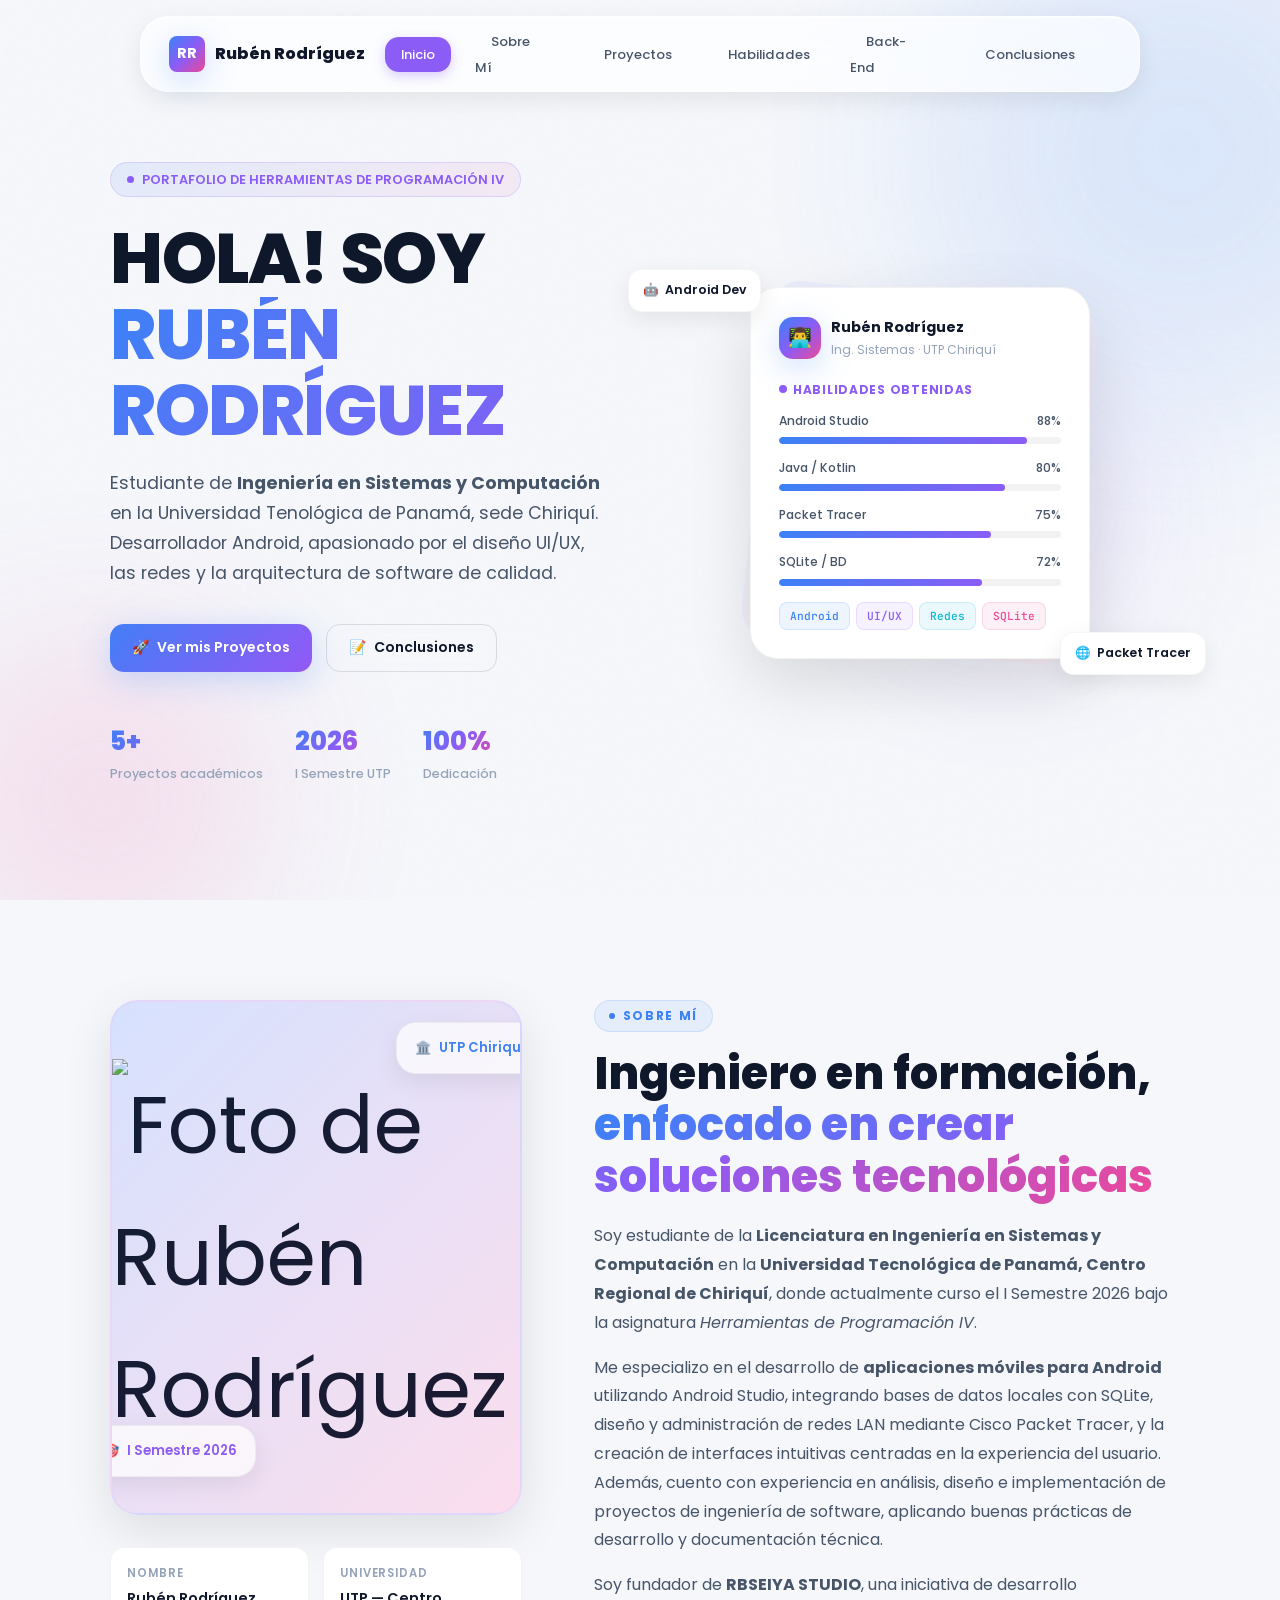
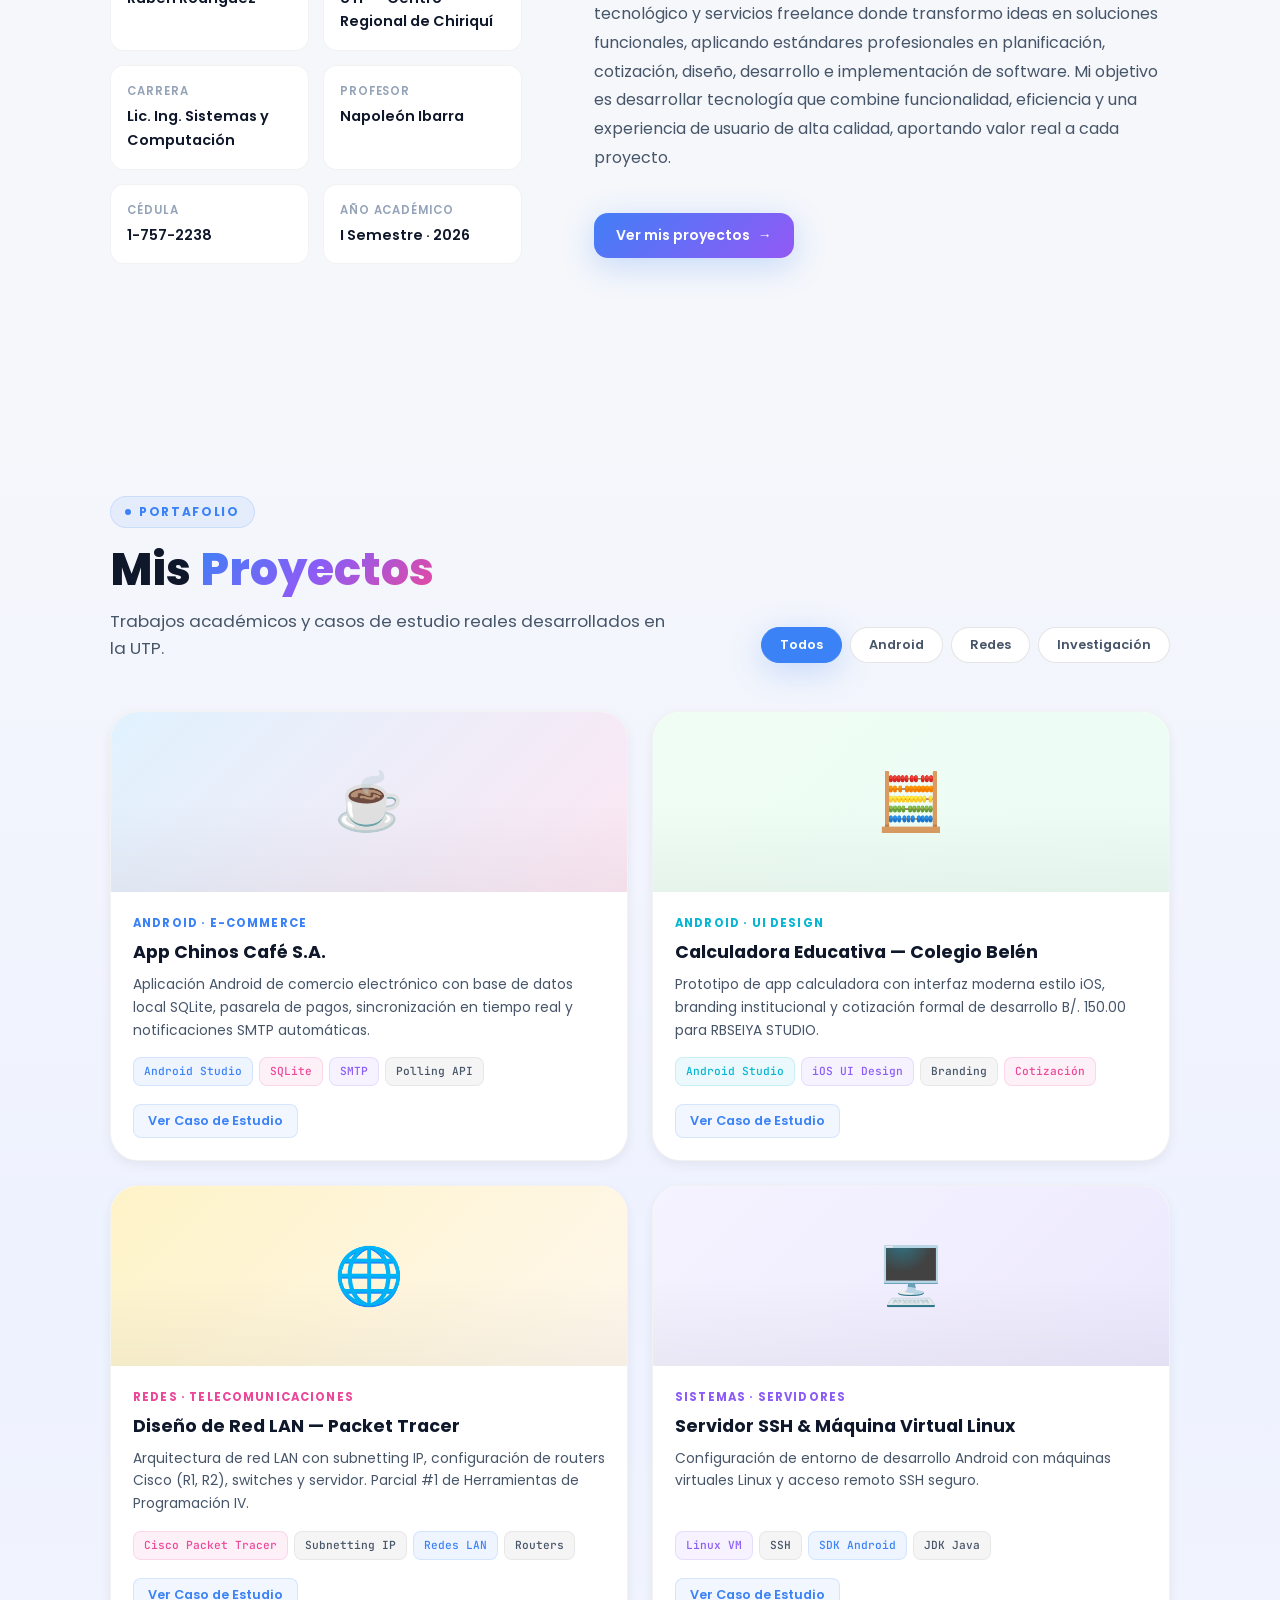
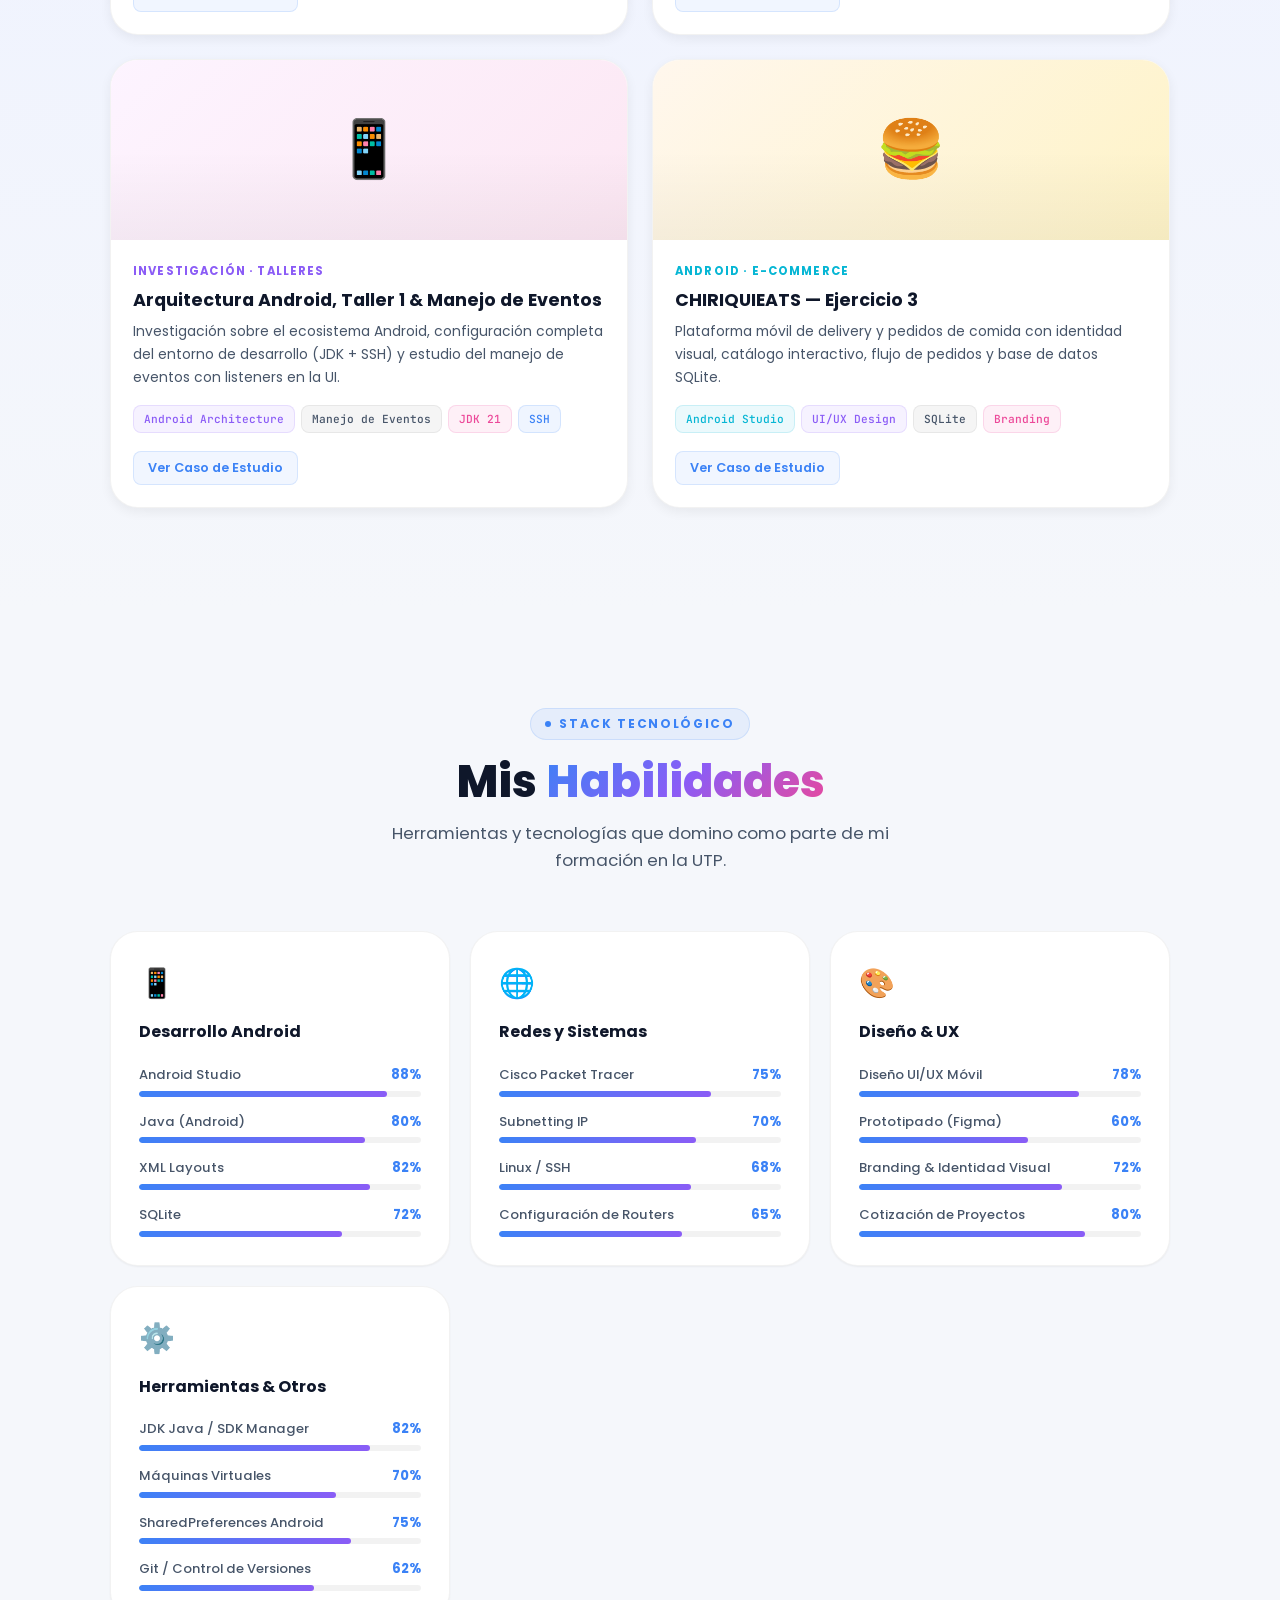
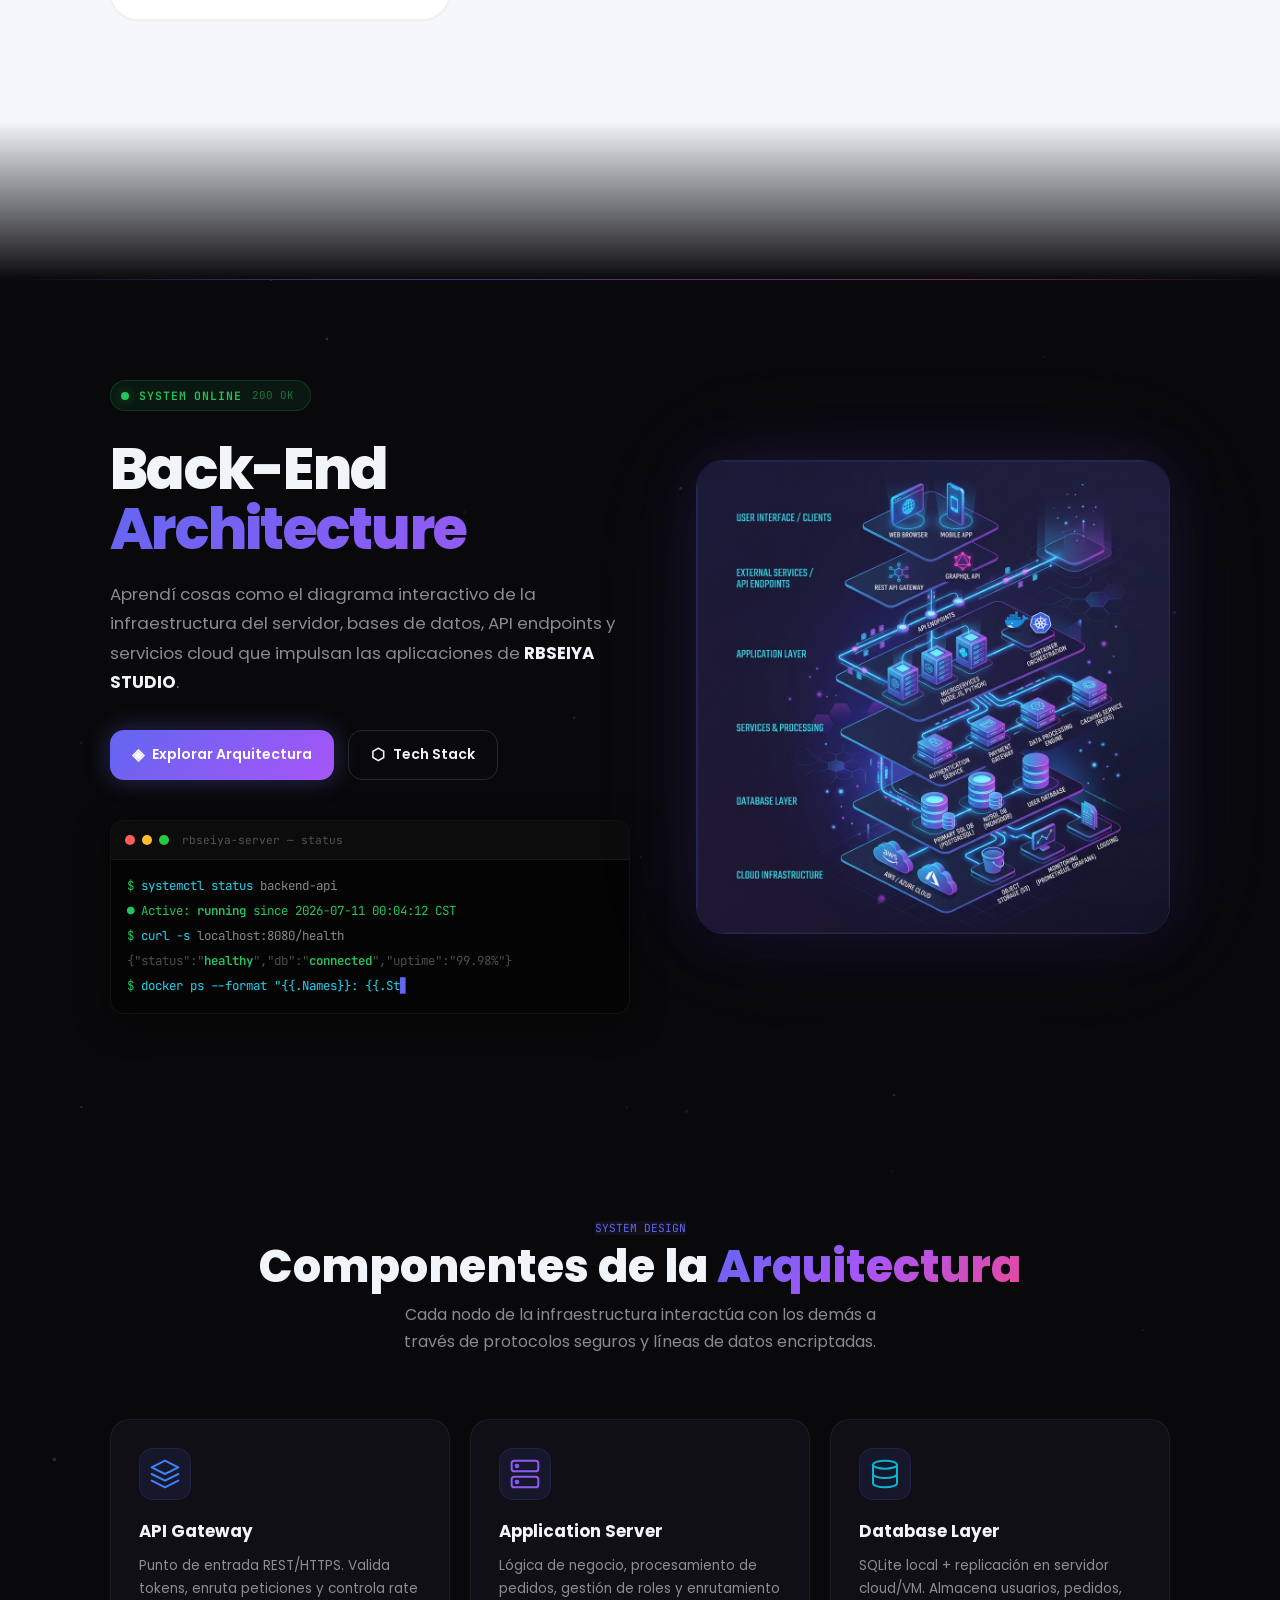
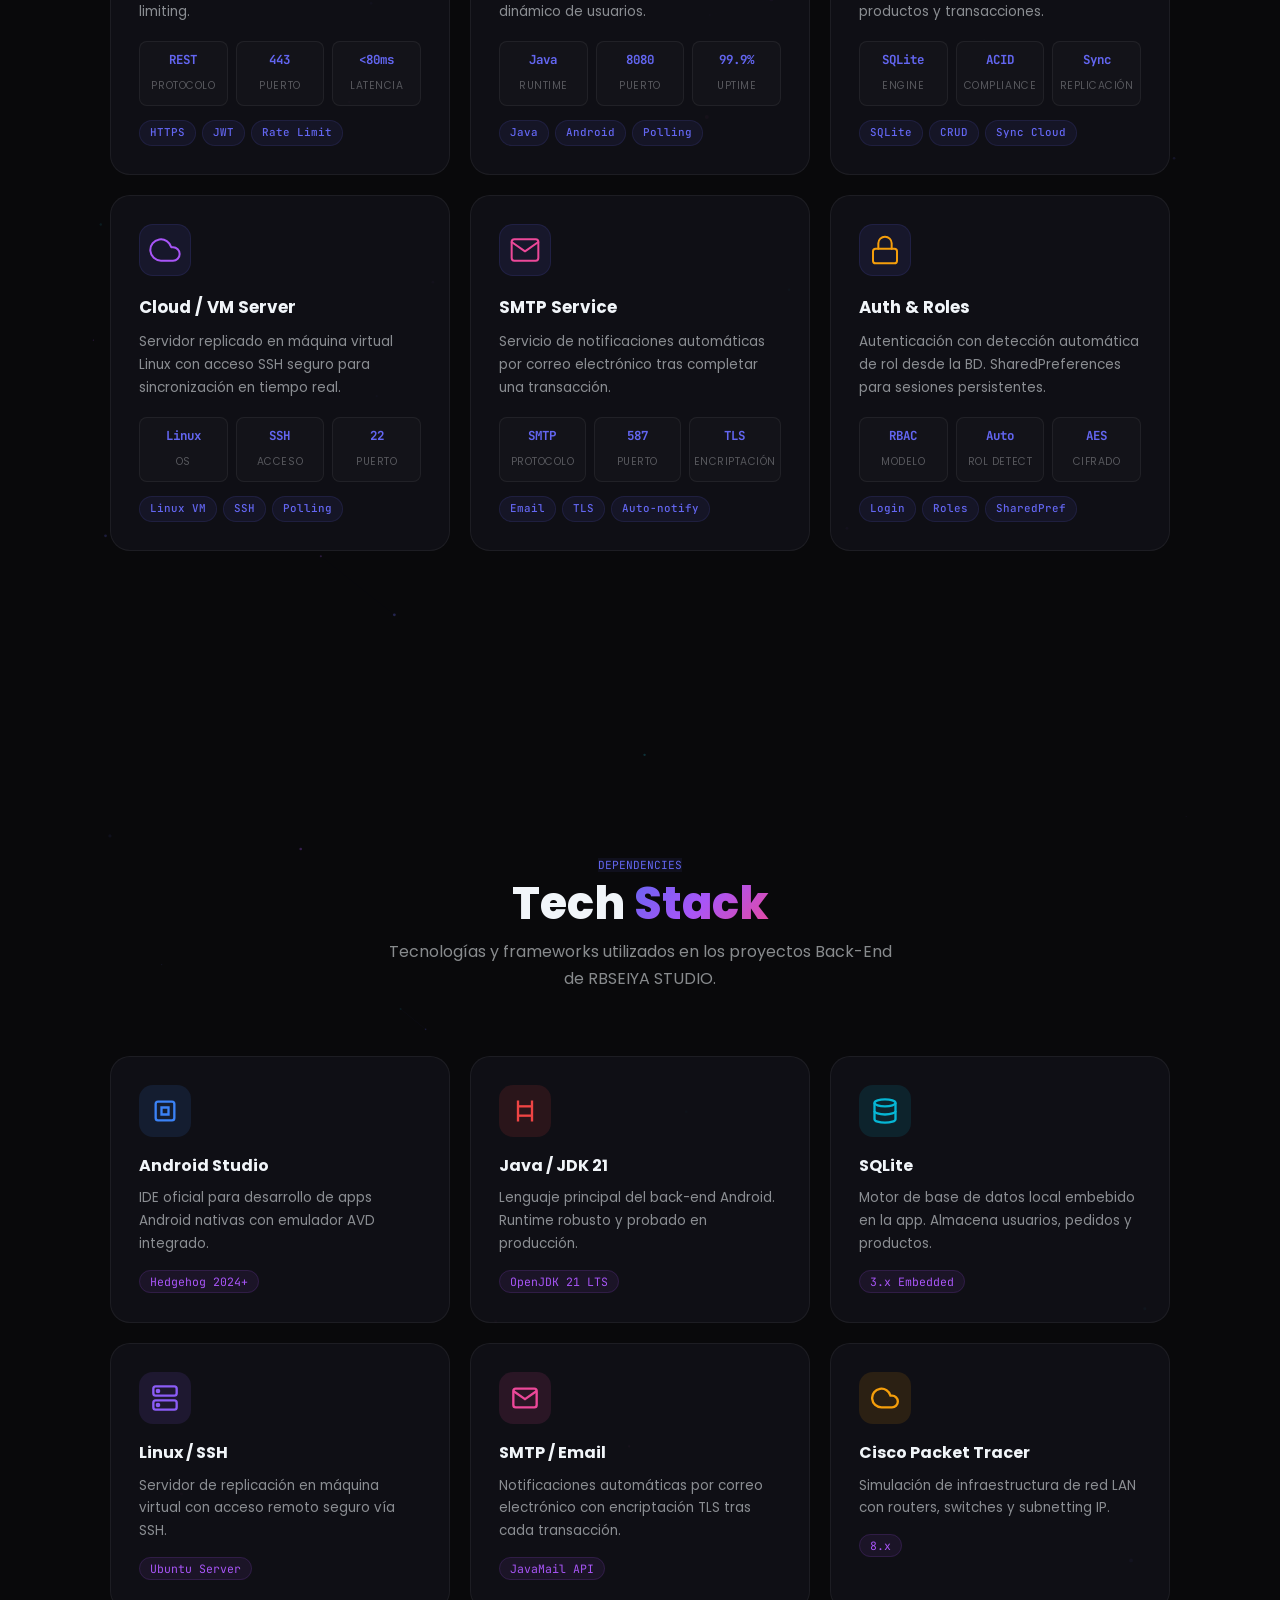
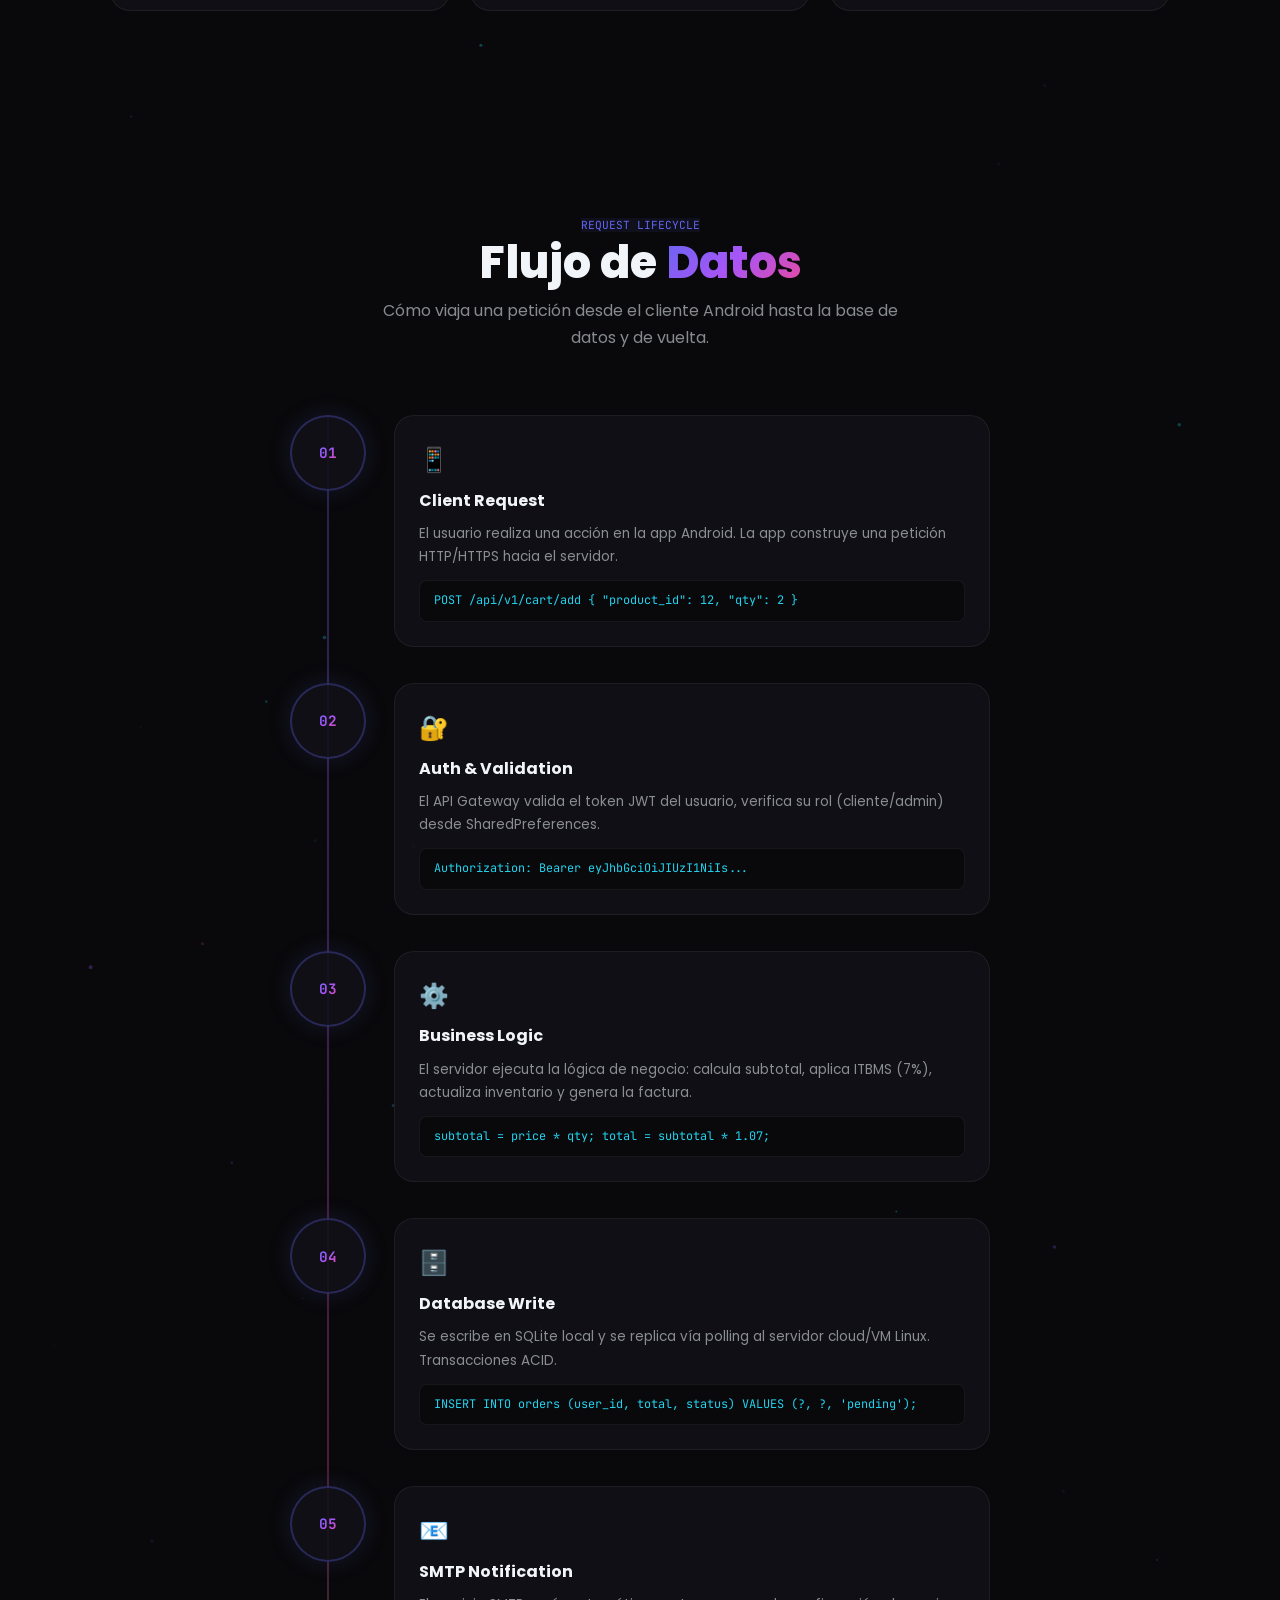
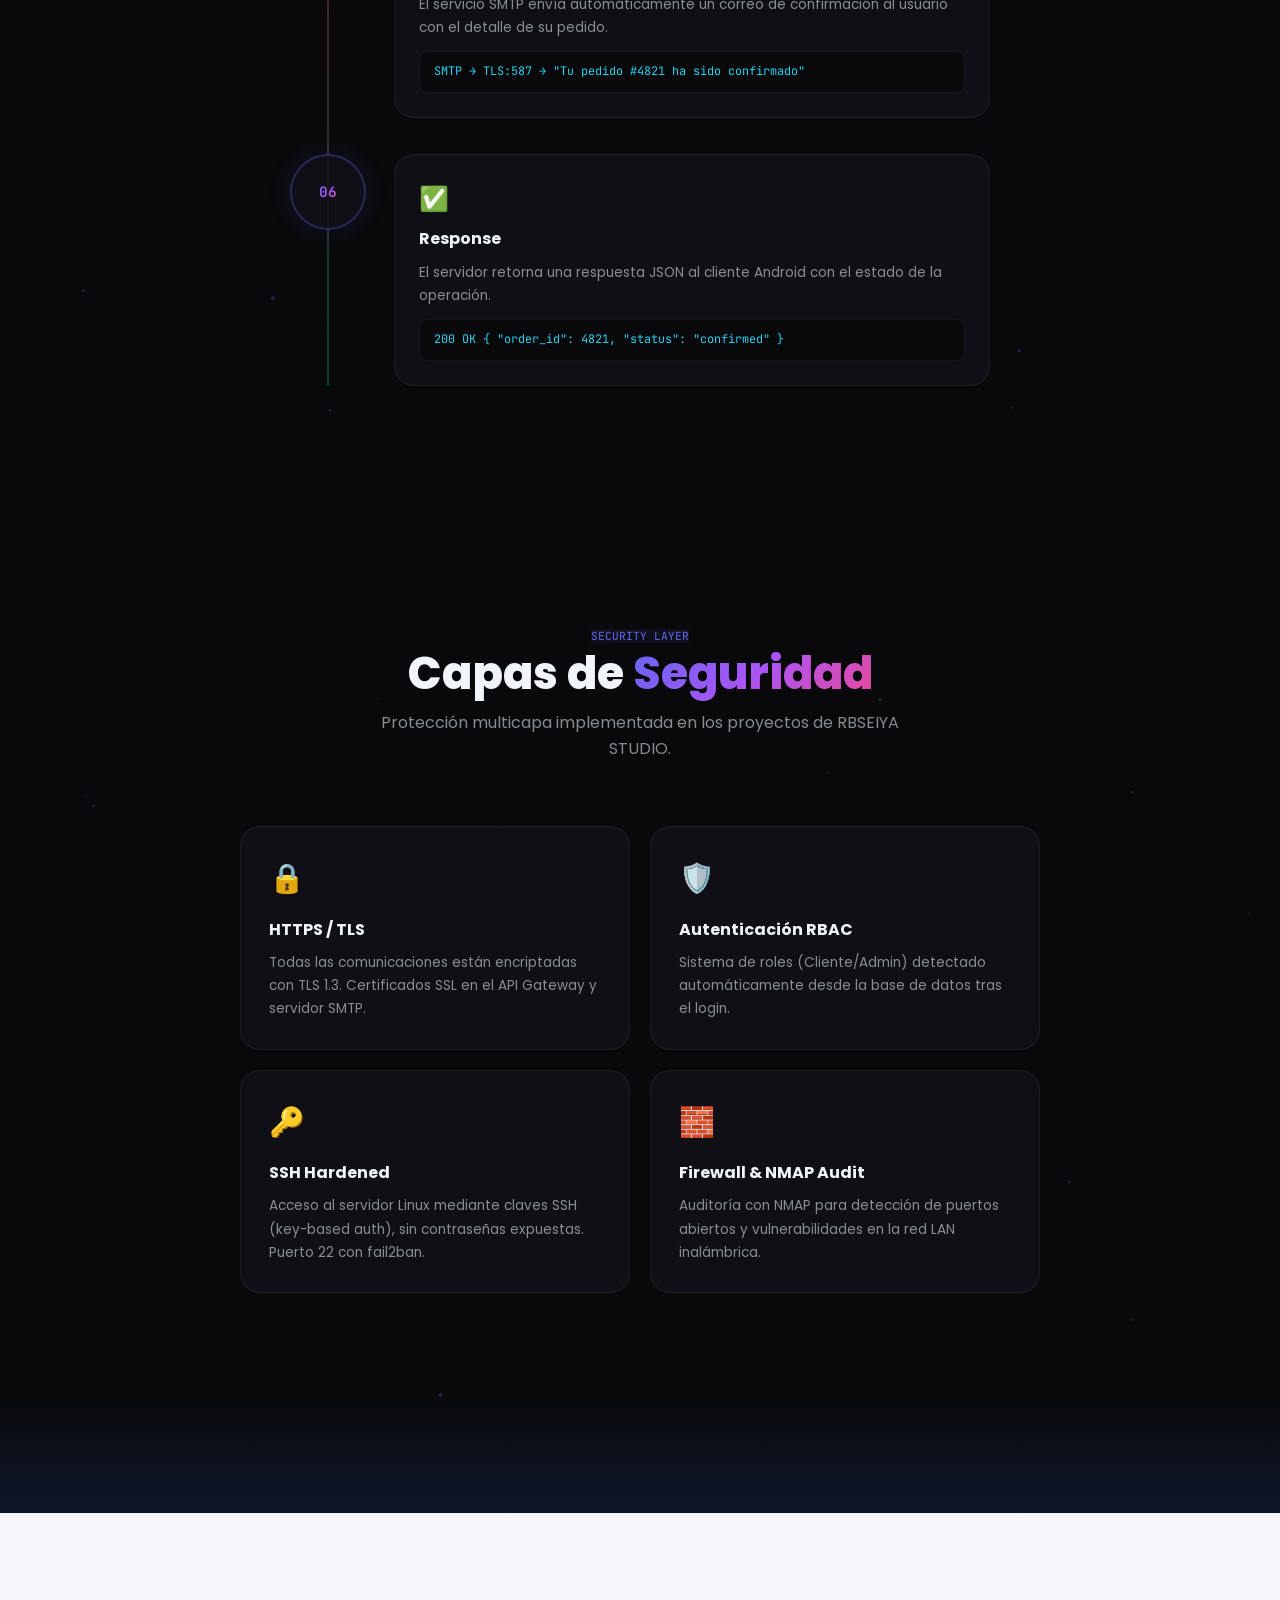
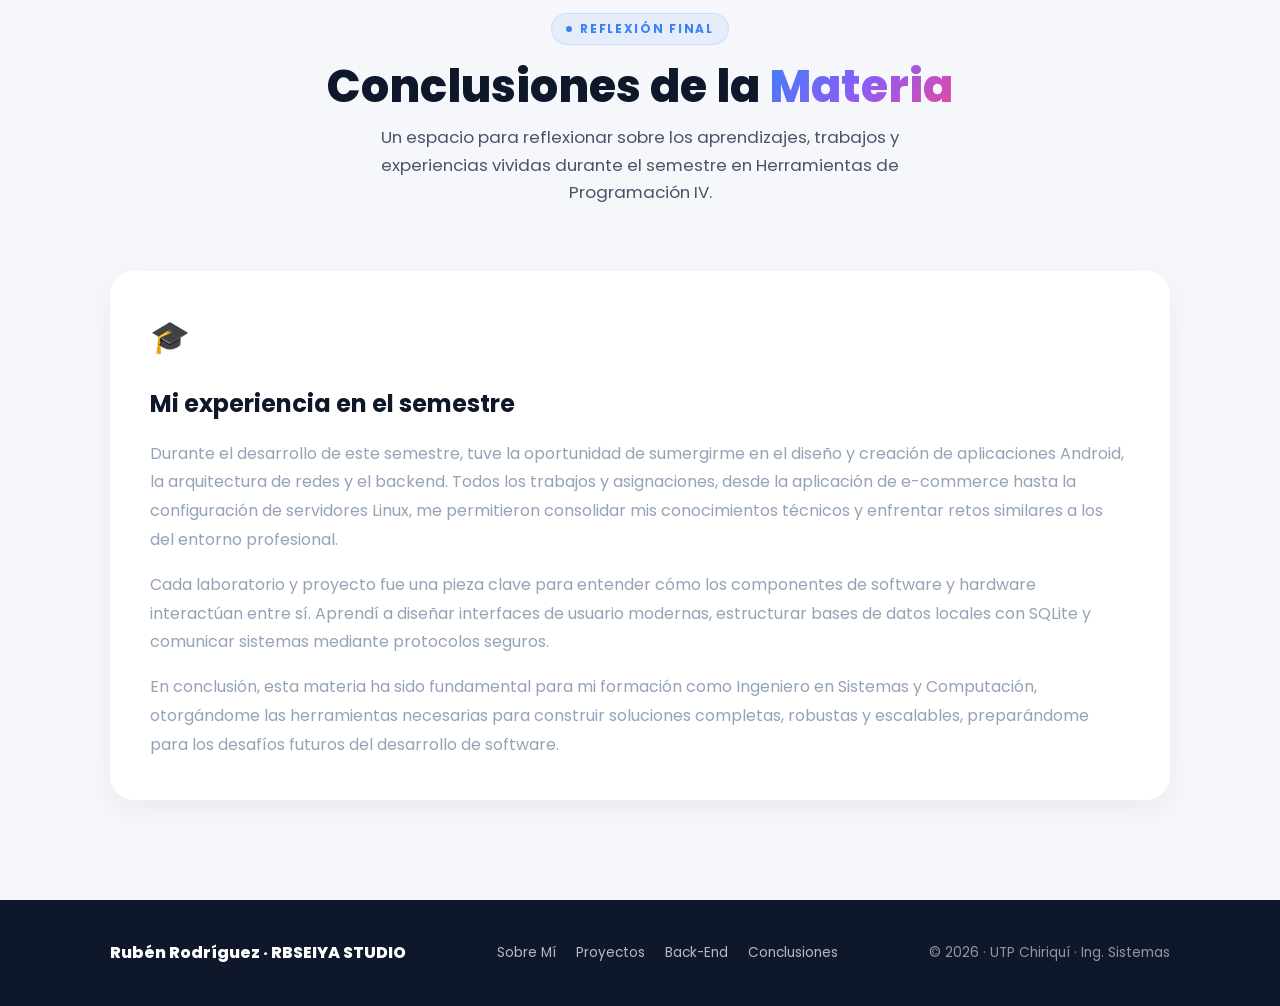
==== commit b6dbab6d: "Actualizar imagen de perfil en sección Sobre Mí" ====
--- a/index.html
+++ b/index.html
@@ -1,26 +1,19 @@
 <!DOCTYPE html>
 <html lang="es">
-
 <head>
   <meta charset="UTF-8" />
   <meta name="viewport" content="width=device-width, initial-scale=1.0" />
-  <meta name="description"
-    content="Portafolio profesional de Rubén Rodríguez — Ingeniería en Sistemas y Computación, Universidad Tecnológica de Panamá. Front-End, Back-End, Android, Redes y Sistemas." />
-  <meta name="keywords"
-    content="Rubén Rodríguez, portafolio, Android Studio, programación, redes, back-end, arquitectura, Universidad Tecnológica de Panamá" />
+  <meta name="description" content="Portafolio profesional de Rubén Rodríguez — Ingeniería en Sistemas y Computación, Universidad Tecnológica de Panamá. Front-End, Back-End, Android, Redes y Sistemas." />
+  <meta name="keywords" content="Rubén Rodríguez, portafolio, Android Studio, programación, redes, back-end, arquitectura, Universidad Tecnológica de Panamá" />
   <title>Rubén Rodríguez — Portafolio Digital</title>
   <link rel="stylesheet" href="style.css" />
-  <link rel="icon" type="image/svg+xml"
-    href="data:image/svg+xml,<svg xmlns='http://www.w3.org/2000/svg' viewBox='0 0 32 32'><rect width='32' height='32' rx='8' fill='%233b82f6'/><text x='16' y='22' font-family='Arial' font-size='16' font-weight='bold' fill='white' text-anchor='middle'>R</text></svg>" />
+  <link rel="icon" type="image/svg+xml" href="data:image/svg+xml,<svg xmlns='http://www.w3.org/2000/svg' viewBox='0 0 32 32'><rect width='32' height='32' rx='8' fill='%233b82f6'/><text x='16' y='22' font-family='Arial' font-size='16' font-weight='bold' fill='white' text-anchor='middle'>R</text></svg>" />
 </head>
-
 <body>
 
   <!-- ═══ NAVBAR — Glassmorphism Floating ═══ -->
   <nav id="navbar" role="navigation" aria-label="Menú principal">
-    <a href="#hero" class="nav-logo">
-      <div class="nav-logo-icon">RR</div><span>Rubén Rodríguez</span>
-    </a>
+    <a href="#hero" class="nav-logo"><div class="nav-logo-icon">RR</div><span>Rubén Rodríguez</span></a>
     <ul class="nav-links">
       <li><a href="#hero" class="nav-link active">Inicio</a></li>
       <li><a href="#sobre-mi" class="nav-link">Sobre Mí</a></li>
@@ -57,28 +50,17 @@
       <div class="hero-blob hero-blob-3"></div>
       <div class="container hero-inner">
         <div class="hero-content">
-          <div class="hero-badge"><span class="hero-badge-dot"></span>PORTAFOLIO DE HERRAMIENTAS DE PROGRAMACIÓN 4</div>
-          <h1 class="hero-title">HOLA! SOY<br /><span class="name-gradient">RUBÉN RODRÍGUEZ</span></h1>
-          <p class="hero-subtitle">Estudiante de <strong>Ingeniería en Sistemas y Computación</strong> en la Universidad
-            Tecnológica de Panamá cetro Regional de Chiriquí. Desarrollador Android nativo, apasionado por el diseño
-            UI/UX, las redes y la arquitectura de software de calidad.</p>
+          <div class="hero-badge"><span class="hero-badge-dot"></span>PORTAFOLIO DE HERRAMIENTAS DE PROGRAMACIÓN IV</div>
+          <h1 class="hero-title">HOLA! SOY<br/><span class="name-gradient">RUBÉN RODRÍGUEZ</span></h1>
+          <p class="hero-subtitle">Estudiante de <strong>Ingeniería en Sistemas y Computación</strong> en la Universidad Tenológica de Panamá, sede Chiriquí. Desarrollador Android, apasionado por el diseño UI/UX, las redes y la arquitectura de software de calidad.</p>
           <div class="hero-actions">
             <a href="#proyectos" class="btn btn-primary"><span>🚀</span> Ver mis Proyectos</a>
             <a href="#conclusiones" class="btn btn-outline"><span>📝</span> Conclusiones</a>
           </div>
           <div class="hero-stats">
-            <div>
-              <div class="hero-stat-value">5+</div>
-              <div class="hero-stat-label">Proyectos académicos</div>
-            </div>
-            <div>
-              <div class="hero-stat-value">2026</div>
-              <div class="hero-stat-label">I Semestre UTP</div>
-            </div>
-            <div>
-              <div class="hero-stat-value">100%</div>
-              <div class="hero-stat-label">Dedicación</div>
-            </div>
+            <div><div class="hero-stat-value">5+</div><div class="hero-stat-label">Proyectos académicos</div></div>
+            <div><div class="hero-stat-value">2026</div><div class="hero-stat-label">I Semestre UTP</div></div>
+            <div><div class="hero-stat-value">100%</div><div class="hero-stat-label">Dedicación</div></div>
           </div>
         </div>
         <div class="hero-visual" aria-hidden="true">
@@ -89,38 +71,14 @@
             <div class="hero-card">
               <div class="hero-card-header">
                 <div class="hero-card-avatar">👨‍💻</div>
-                <div>
-                  <div class="hero-card-name">Rubén Rodríguez</div>
-                  <div class="hero-card-role">Ing. Sistemas · UTP Chiriquí</div>
-                </div>
+                <div><div class="hero-card-name">Rubén Rodríguez</div><div class="hero-card-role">Ing. Sistemas · UTP Chiriquí</div></div>
               </div>
-              <div class="hero-card-skill-bar">
-                <div class="hero-card-skill-label"><span>Android Studio</span><span>88%</span></div>
-                <div class="skill-bar-track">
-                  <div class="skill-bar-fill" style="width:88%"></div>
-                </div>
-              </div>
-              <div class="hero-card-skill-bar">
-                <div class="hero-card-skill-label"><span>Java / Kotlin</span><span>80%</span></div>
-                <div class="skill-bar-track">
-                  <div class="skill-bar-fill" style="width:80%"></div>
-                </div>
-              </div>
-              <div class="hero-card-skill-bar">
-                <div class="hero-card-skill-label"><span>Packet Tracer</span><span>75%</span></div>
-                <div class="skill-bar-track">
-                  <div class="skill-bar-fill" style="width:75%"></div>
-                </div>
-              </div>
-              <div class="hero-card-skill-bar">
-                <div class="hero-card-skill-label"><span>SQLite / BD</span><span>72%</span></div>
-                <div class="skill-bar-track">
-                  <div class="skill-bar-fill" style="width:72%"></div>
-                </div>
-              </div>
-              <div class="hero-card-tags"><span class="tag tag-blue">Android</span><span
-                  class="tag tag-violet">UI/UX</span><span class="tag tag-cyan">Redes</span><span
-                  class="tag tag-pink">SQLite</span></div>
+              <div style="font-size: 0.75rem; font-weight: 700; text-transform: uppercase; letter-spacing: 0.06em; color: var(--accent-violet); margin-bottom: 12px; display: flex; align-items: center; gap: 6px;"><span style="width: 8px; height: 8px; border-radius: 50%; background: var(--accent-violet);"></span>Habilidades obtenidas</div>
+              <div class="hero-card-skill-bar"><div class="hero-card-skill-label"><span>Android Studio</span><span>88%</span></div><div class="skill-bar-track"><div class="skill-bar-fill" style="width:88%"></div></div></div>
+              <div class="hero-card-skill-bar"><div class="hero-card-skill-label"><span>Java / Kotlin</span><span>80%</span></div><div class="skill-bar-track"><div class="skill-bar-fill" style="width:80%"></div></div></div>
+              <div class="hero-card-skill-bar"><div class="hero-card-skill-label"><span>Packet Tracer</span><span>75%</span></div><div class="skill-bar-track"><div class="skill-bar-fill" style="width:75%"></div></div></div>
+              <div class="hero-card-skill-bar"><div class="hero-card-skill-label"><span>SQLite / BD</span><span>72%</span></div><div class="skill-bar-track"><div class="skill-bar-fill" style="width:72%"></div></div></div>
+              <div class="hero-card-tags"><span class="tag tag-blue">Android</span><span class="tag tag-violet">UI/UX</span><span class="tag tag-cyan">Redes</span><span class="tag tag-pink">SQLite</span></div>
             </div>
           </div>
         </div>
@@ -132,51 +90,28 @@
       <div class="container">
         <div class="about-grid">
           <div class="about-image-wrap reveal">
-            <div class="about-image-card">👨‍🎓<div class="about-float-card card-1"><span>🏛️</span> UTP Chiriquí</div>
+            <div class="about-image-card">
+              <img src="sobre-mi.png" alt="Foto de Rubén Rodríguez" class="about-photo" />
+              <div class="about-float-card card-1"><span>🏛️</span> UTP Chiriquí</div>
               <div class="about-float-card card-2"><span>🎯</span> I Semestre 2026</div>
+            </div>
+            <div class="about-info-grid reveal reveal-delay-1" style="margin-top: 32px; grid-template-columns: 1fr 1fr;">
+              <div class="about-info-item"><div class="about-info-label">Nombre</div><div class="about-info-value">Rubén Rodríguez</div></div>
+              <div class="about-info-item"><div class="about-info-label">Universidad</div><div class="about-info-value">UTP — Centro Regional de Chiriquí</div></div>
+              <div class="about-info-item"><div class="about-info-label">Carrera</div><div class="about-info-value">Lic. Ing. Sistemas y Computación</div></div>
+              <div class="about-info-item"><div class="about-info-label">Profesor</div><div class="about-info-value">Napoleón Ibarra</div></div>
+              <div class="about-info-item"><div class="about-info-label">Cédula</div><div class="about-info-value">1-757-2238</div></div>
+              <div class="about-info-item"><div class="about-info-label">Año académico</div><div class="about-info-value">I Semestre · 2026</div></div>
             </div>
           </div>
           <div class="about-content">
             <span class="section-label">Sobre Mí</span>
-            <h2 class="section-title">Ingeniero en formación,<br /><span>apasionado por el código</span></h2>
-            <p class="about-text" style="margin-top:20px;">Soy estudiante de la carrera de <strong>Licenciatura en
-                Ingeniería en Sistemas y Computación</strong> en la <strong>Universidad Tecnológica de Panamá, Centro
-                Regional de Chiriquí</strong>, actualmente en el I Semestre 2026 bajo la asignatura <em>Herramientas de
-                Programación IV</em>.</p>
-            <p class="about-text">Me especializo en el desarrollo de <strong>aplicaciones móviles nativas para
-                Android</strong> utilizando Android Studio, con experiencia en diseño de bases de datos locales
-              (SQLite), arquitectura de redes LAN con Cisco Packet Tracer, y diseño de interfaces que priorizan la
-              experiencia del usuario.</p>
-            <p class="about-text">Fundador de <strong>RBSEIYA STUDIO</strong>, mi propuesta de desarrollo freelance,
-              donde aplico estándares profesionales de cotización, diseño e ingeniería de software en proyectos reales.
-            </p>
-            <div class="about-info-grid reveal reveal-delay-1">
-              <div class="about-info-item">
-                <div class="about-info-label">Universidad</div>
-                <div class="about-info-value">UTP — Centro Regional de Chiriquí</div>
-              </div>
-              <div class="about-info-item">
-                <div class="about-info-label">Carrera</div>
-                <div class="about-info-value">Lic. Ing. Sistemas y Computación</div>
-              </div>
-              <div class="about-info-item">
-                <div class="about-info-label">Profesor</div>
-                <div class="about-info-value">Napoleón Ibarra</div>
-              </div>
-              <div class="about-info-item">
-                <div class="about-info-label">Estudio freelance</div>
-                <div class="about-info-value">RBSEIYA STUDIO</div>
-              </div>
-              <div class="about-info-item">
-                <div class="about-info-label">Cédula</div>
-                <div class="about-info-value">1-757-2238</div>
-              </div>
-              <div class="about-info-item">
-                <div class="about-info-label">Año académico</div>
-                <div class="about-info-value">I Semestre · 2026</div>
-              </div>
-            </div>
-            <a href="#proyectos" class="btn btn-primary">Ver mis proyectos <span>→</span></a>
+            <h2 class="section-title">Ingeniero en formación,<br/><span>enfocado en crear soluciones tecnológicas</span></h2>
+            <p class="about-text" style="margin-top:20px;">Soy estudiante de la <strong>Licenciatura en Ingeniería en Sistemas y Computación</strong> en la <strong>Universidad Tecnológica de Panamá, Centro Regional de Chiriquí</strong>, donde actualmente curso el I Semestre 2026 bajo la asignatura <em>Herramientas de Programación IV</em>.</p>
+            <p class="about-text">Me especializo en el desarrollo de <strong>aplicaciones móviles para Android</strong> utilizando Android Studio, integrando bases de datos locales con SQLite, diseño y administración de redes LAN mediante Cisco Packet Tracer, y la creación de interfaces intuitivas centradas en la experiencia del usuario. Además, cuento con experiencia en análisis, diseño e implementación de proyectos de ingeniería de software, aplicando buenas prácticas de desarrollo y documentación técnica.</p>
+            <p class="about-text">Soy fundador de <strong>RBSEIYA STUDIO</strong>, una iniciativa de desarrollo tecnológico y servicios freelance donde transformo ideas en soluciones funcionales, aplicando estándares profesionales en planificación, cotización, diseño, desarrollo e implementación de software. Mi objetivo es desarrollar tecnología que combine funcionalidad, eficiencia y una experiencia de usuario de alta calidad, aportando valor real a cada proyecto.</p>
+            
+            <a href="#proyectos" class="btn btn-primary" style="margin-top: 24px;">Ver mis proyectos <span>→</span></a>
           </div>
         </div>
       </div>
@@ -186,10 +121,7 @@
     <section id="proyectos" class="section" aria-label="Proyectos">
       <div class="container">
         <div class="projects-header">
-          <div><span class="section-label">Portafolio</span>
-            <h2 class="section-title">Mis <span>Proyectos</span></h2>
-            <p class="section-subtitle">Trabajos académicos y casos de estudio reales desarrollados en la UTP.</p>
-          </div>
+          <div><span class="section-label">Portafolio</span><h2 class="section-title">Mis <span>Proyectos</span></h2><p class="section-subtitle">Trabajos académicos y casos de estudio reales desarrollados en la UTP.</p></div>
           <div class="filter-bar" role="group" aria-label="Filtrar proyectos">
             <button class="filter-btn active" data-filter="all">Todos</button>
             <button class="filter-btn" data-filter="android">Android</button>
@@ -198,76 +130,29 @@
           </div>
         </div>
         <div class="projects-grid" id="projects-grid" role="list">
-          <article class="project-card reveal" data-category="android" data-project="chinos" role="listitem"
-            tabindex="0">
+          <article class="project-card reveal" data-category="android" data-project="chinos" role="listitem" tabindex="0">
             <div class="project-card-thumb" style="background:linear-gradient(135deg,#e0f2fe,#fce7f3);">☕</div>
-            <div class="project-card-body"><span class="project-card-category" style="color:var(--accent-blue)">Android
-                · E-commerce</span>
-              <h3 class="project-card-title">App Chinos Café S.A.</h3>
-              <p class="project-card-desc">Aplicación Android de comercio electrónico con base de datos local SQLite,
-                pasarela de pagos, sincronización en tiempo real y notificaciones SMTP automáticas.</p>
-              <div class="tag-row"><span class="tag tag-blue">Android Studio</span><span
-                  class="tag tag-pink">SQLite</span><span class="tag tag-violet">SMTP</span><span class="tag">Polling
-                  API</span></div>
-              <div class="project-card-actions"><button class="btn btn-ghost" onclick="openModal('chinos')">Ver Caso de
-                  Estudio</button></div>
-            </div>
-          </article>
-          <article class="project-card reveal reveal-delay-1" data-category="android" data-project="calculadora"
-            role="listitem" tabindex="0">
+            <div class="project-card-body"><span class="project-card-category" style="color:var(--accent-blue)">Android · E-commerce</span><h3 class="project-card-title">App Chinos Café S.A.</h3><p class="project-card-desc">Aplicación Android de comercio electrónico con base de datos local SQLite, pasarela de pagos, sincronización en tiempo real y notificaciones SMTP automáticas.</p><div class="tag-row"><span class="tag tag-blue">Android Studio</span><span class="tag tag-pink">SQLite</span><span class="tag tag-violet">SMTP</span><span class="tag">Polling API</span></div><div class="project-card-actions"><button class="btn btn-ghost" onclick="openModal('chinos')">Ver Caso de Estudio</button></div></div>
+          </article>
+          <article class="project-card reveal reveal-delay-1" data-category="android" data-project="calculadora" role="listitem" tabindex="0">
             <div class="project-card-thumb" style="background:linear-gradient(135deg,#f0fdf4,#ecfdf5);">🧮</div>
-            <div class="project-card-body"><span class="project-card-category" style="color:var(--accent-cyan)">Android
-                · UI Design</span>
-              <h3 class="project-card-title">Calculadora Educativa — Colegio Belén</h3>
-              <p class="project-card-desc">Prototipo de app calculadora con interfaz moderna estilo iOS, branding
-                institucional y cotización formal de desarrollo B/. 150.00 para RBSEIYA STUDIO.</p>
-              <div class="tag-row"><span class="tag tag-cyan">Android Studio</span><span class="tag tag-violet">iOS UI
-                  Design</span><span class="tag">Branding</span><span class="tag tag-pink">Cotización</span></div>
-              <div class="project-card-actions"><button class="btn btn-ghost" onclick="openModal('calculadora')">Ver
-                  Caso de Estudio</button></div>
-            </div>
-          </article>
-          <article class="project-card reveal reveal-delay-2" data-category="redes" data-project="redes" role="listitem"
-            tabindex="0">
+            <div class="project-card-body"><span class="project-card-category" style="color:var(--accent-cyan)">Android · UI Design</span><h3 class="project-card-title">Calculadora Educativa — Colegio Belén</h3><p class="project-card-desc">Prototipo de app calculadora con interfaz moderna estilo iOS, branding institucional y cotización formal de desarrollo B/. 150.00 para RBSEIYA STUDIO.</p><div class="tag-row"><span class="tag tag-cyan">Android Studio</span><span class="tag tag-violet">iOS UI Design</span><span class="tag">Branding</span><span class="tag tag-pink">Cotización</span></div><div class="project-card-actions"><button class="btn btn-ghost" onclick="openModal('calculadora')">Ver Caso de Estudio</button></div></div>
+          </article>
+          <article class="project-card reveal reveal-delay-2" data-category="redes" data-project="redes" role="listitem" tabindex="0">
             <div class="project-card-thumb" style="background:linear-gradient(135deg,#fef3c7,#fff7ed);">🌐</div>
-            <div class="project-card-body"><span class="project-card-category" style="color:var(--accent-pink)">Redes ·
-                Telecomunicaciones</span>
-              <h3 class="project-card-title">Diseño de Red LAN — Packet Tracer</h3>
-              <p class="project-card-desc">Arquitectura de red LAN con subnetting IP, configuración de routers Cisco
-                (R1, R2), switches y servidor. Parcial #1 de Herramientas de Programación IV.</p>
-              <div class="tag-row"><span class="tag tag-pink">Cisco Packet Tracer</span><span class="tag">Subnetting
-                  IP</span><span class="tag tag-blue">Redes LAN</span><span class="tag">Routers</span></div>
-              <div class="project-card-actions"><button class="btn btn-ghost" onclick="openModal('redes')">Ver Caso de
-                  Estudio</button></div>
-            </div>
-          </article>
-          <article class="project-card reveal reveal-delay-3" data-category="redes" data-project="ssh" role="listitem"
-            tabindex="0">
+            <div class="project-card-body"><span class="project-card-category" style="color:var(--accent-pink)">Redes · Telecomunicaciones</span><h3 class="project-card-title">Diseño de Red LAN — Packet Tracer</h3><p class="project-card-desc">Arquitectura de red LAN con subnetting IP, configuración de routers Cisco (R1, R2), switches y servidor. Parcial #1 de Herramientas de Programación IV.</p><div class="tag-row"><span class="tag tag-pink">Cisco Packet Tracer</span><span class="tag">Subnetting IP</span><span class="tag tag-blue">Redes LAN</span><span class="tag">Routers</span></div><div class="project-card-actions"><button class="btn btn-ghost" onclick="openModal('redes')">Ver Caso de Estudio</button></div></div>
+          </article>
+          <article class="project-card reveal reveal-delay-3" data-category="redes" data-project="ssh" role="listitem" tabindex="0">
             <div class="project-card-thumb" style="background:linear-gradient(135deg,#f5f3ff,#ede9fe);">🖥️</div>
-            <div class="project-card-body"><span class="project-card-category"
-                style="color:var(--accent-violet)">Sistemas · Servidores</span>
-              <h3 class="project-card-title">Servidor SSH & Máquina Virtual Linux</h3>
-              <p class="project-card-desc">Configuración de entorno de desarrollo Android con máquinas virtuales Linux y
-                acceso remoto SSH seguro.</p>
-              <div class="tag-row"><span class="tag tag-violet">Linux VM</span><span class="tag">SSH</span><span
-                  class="tag tag-blue">SDK Android</span><span class="tag">JDK Java</span></div>
-              <div class="project-card-actions"><button class="btn btn-ghost" onclick="openModal('ssh')">Ver Caso de
-                  Estudio</button></div>
-            </div>
-          </article>
-          <article class="project-card reveal" data-category="investigacion" data-project="investigacion"
-            role="listitem" tabindex="0">
+            <div class="project-card-body"><span class="project-card-category" style="color:var(--accent-violet)">Sistemas · Servidores</span><h3 class="project-card-title">Servidor SSH & Máquina Virtual Linux</h3><p class="project-card-desc">Configuración de entorno de desarrollo Android con máquinas virtuales Linux y acceso remoto SSH seguro.</p><div class="tag-row"><span class="tag tag-violet">Linux VM</span><span class="tag">SSH</span><span class="tag tag-blue">SDK Android</span><span class="tag">JDK Java</span></div><div class="project-card-actions"><button class="btn btn-ghost" onclick="openModal('ssh')">Ver Caso de Estudio</button></div></div>
+          </article>
+          <article class="project-card reveal" data-category="investigacion" data-project="investigacion" role="listitem" tabindex="0">
             <div class="project-card-thumb" style="background:linear-gradient(135deg,#fdf4ff,#fce7f3);">📱</div>
-            <div class="project-card-body"><span class="project-card-category"
-                style="color:var(--accent-violet)">Investigación · Teoría</span>
-              <h3 class="project-card-title">Arquitectura y Glosario Android</h3>
-              <p class="project-card-desc">Investigación sobre el ecosistema Android: apps nativas vs híbridas, ciclo de
-                vida de Activities, AndroidManifest.xml y gestión del SDK.</p>
-              <div class="tag-row"><span class="tag tag-violet">Android Architecture</span><span
-                  class="tag">AndroidManifest</span><span class="tag tag-pink">Activity Lifecycle</span></div>
-              <div class="project-card-actions"><button class="btn btn-ghost" onclick="openModal('investigacion')">Ver
-                  Caso de Estudio</button></div>
-            </div>
+            <div class="project-card-body"><span class="project-card-category" style="color:var(--accent-violet)">Investigación · Talleres</span><h3 class="project-card-title">Arquitectura Android, Taller 1 & Manejo de Eventos</h3><p class="project-card-desc">Investigación sobre el ecosistema Android, configuración completa del entorno de desarrollo (JDK + SSH) y estudio del manejo de eventos con listeners en la UI.</p><div class="tag-row"><span class="tag tag-violet">Android Architecture</span><span class="tag">Manejo de Eventos</span><span class="tag tag-pink">JDK 21</span><span class="tag tag-blue">SSH</span></div><div class="project-card-actions"><button class="btn btn-ghost" onclick="openModal('investigacion')">Ver Caso de Estudio</button></div></div>
+          </article>
+          <article class="project-card reveal reveal-delay-1" data-category="android" data-project="chiriquiears" role="listitem" tabindex="0">
+            <div class="project-card-thumb" style="background:linear-gradient(135deg,#fff7ed,#fef3c7);">🍔</div>
+            <div class="project-card-body"><span class="project-card-category" style="color:var(--accent-cyan)">Android · E-commerce</span><h3 class="project-card-title">CHIRIQUIEATS — Ejercicio 3</h3><p class="project-card-desc">Plataforma móvil de delivery y pedidos de comida con identidad visual, catálogo interactivo, flujo de pedidos y base de datos SQLite.</p><div class="tag-row"><span class="tag tag-cyan">Android Studio</span><span class="tag tag-violet">UI/UX Design</span><span class="tag">SQLite</span><span class="tag tag-pink">Branding</span></div><div class="project-card-actions"><button class="btn btn-ghost" onclick="openModal('chiriquiears')">Ver Caso de Estudio</button></div></div>
           </article>
         </div>
       </div>
@@ -276,133 +161,31 @@
     <!-- ═══ HABILIDADES ═══ -->
     <section id="habilidades" class="section" aria-label="Habilidades técnicas">
       <div class="container">
-        <div style="text-align:center;margin-bottom:56px;"><span class="section-label">Stack Tecnológico</span>
-          <h2 class="section-title">Mis <span>Habilidades</span></h2>
-          <p class="section-subtitle" style="margin-inline:auto;">Herramientas y tecnologías que dominé como parte de mi
-            formación durante la materia.</p>
-        </div>
+        <div style="text-align:center;margin-bottom:56px;"><span class="section-label">Stack Tecnológico</span><h2 class="section-title">Mis <span>Habilidades</span></h2><p class="section-subtitle" style="margin-inline:auto;">Herramientas y tecnologías que domino como parte de mi formación en la UTP.</p></div>
         <div class="skills-grid">
-          <div class="skill-category-card reveal">
-            <div class="skill-category-icon">📱</div>
-            <h3 class="skill-category-title">Desarrollo Android</h3>
-            <div class="skill-item">
-              <div class="skill-item-header"><span>Android Studio</span><span class="skill-item-pct">88%</span></div>
-              <div class="skill-track">
-                <div class="skill-fill" data-width="88"></div>
-              </div>
-            </div>
-            <div class="skill-item">
-              <div class="skill-item-header"><span>Java (Android)</span><span class="skill-item-pct">80%</span></div>
-              <div class="skill-track">
-                <div class="skill-fill" data-width="80"></div>
-              </div>
-            </div>
-            <div class="skill-item">
-              <div class="skill-item-header"><span>XML Layouts</span><span class="skill-item-pct">82%</span></div>
-              <div class="skill-track">
-                <div class="skill-fill" data-width="82"></div>
-              </div>
-            </div>
-            <div class="skill-item">
-              <div class="skill-item-header"><span>SQLite</span><span class="skill-item-pct">72%</span></div>
-              <div class="skill-track">
-                <div class="skill-fill" data-width="72"></div>
-              </div>
-            </div>
-          </div>
-          <div class="skill-category-card reveal reveal-delay-1">
-            <div class="skill-category-icon">🌐</div>
-            <h3 class="skill-category-title">Redes y Sistemas</h3>
-            <div class="skill-item">
-              <div class="skill-item-header"><span>Cisco Packet Tracer</span><span class="skill-item-pct">75%</span>
-              </div>
-              <div class="skill-track">
-                <div class="skill-fill" data-width="75"></div>
-              </div>
-            </div>
-            <div class="skill-item">
-              <div class="skill-item-header"><span>Subnetting IP</span><span class="skill-item-pct">70%</span></div>
-              <div class="skill-track">
-                <div class="skill-fill" data-width="70"></div>
-              </div>
-            </div>
-            <div class="skill-item">
-              <div class="skill-item-header"><span>Linux / SSH</span><span class="skill-item-pct">68%</span></div>
-              <div class="skill-track">
-                <div class="skill-fill" data-width="68"></div>
-              </div>
-            </div>
-            <div class="skill-item">
-              <div class="skill-item-header"><span>Configuración de Routers</span><span
-                  class="skill-item-pct">65%</span></div>
-              <div class="skill-track">
-                <div class="skill-fill" data-width="65"></div>
-              </div>
-            </div>
-          </div>
-          <div class="skill-category-card reveal reveal-delay-2">
-            <div class="skill-category-icon">🎨</div>
-            <h3 class="skill-category-title">Diseño & UX</h3>
-            <div class="skill-item">
-              <div class="skill-item-header"><span>Diseño UI/UX Móvil</span><span class="skill-item-pct">78%</span>
-              </div>
-              <div class="skill-track">
-                <div class="skill-fill" data-width="78"></div>
-              </div>
-            </div>
-            <div class="skill-item">
-              <div class="skill-item-header"><span>Prototipado (Figma)</span><span class="skill-item-pct">60%</span>
-              </div>
-              <div class="skill-track">
-                <div class="skill-fill" data-width="60"></div>
-              </div>
-            </div>
-            <div class="skill-item">
-              <div class="skill-item-header"><span>Branding & Identidad Visual</span><span
-                  class="skill-item-pct">72%</span></div>
-              <div class="skill-track">
-                <div class="skill-fill" data-width="72"></div>
-              </div>
-            </div>
-            <div class="skill-item">
-              <div class="skill-item-header"><span>Cotización de Proyectos</span><span class="skill-item-pct">80%</span>
-              </div>
-              <div class="skill-track">
-                <div class="skill-fill" data-width="80"></div>
-              </div>
-            </div>
-          </div>
-          <div class="skill-category-card reveal reveal-delay-3">
-            <div class="skill-category-icon">⚙️</div>
-            <h3 class="skill-category-title">Herramientas & Otros</h3>
-            <div class="skill-item">
-              <div class="skill-item-header"><span>JDK Java / SDK Manager</span><span class="skill-item-pct">82%</span>
-              </div>
-              <div class="skill-track">
-                <div class="skill-fill" data-width="82"></div>
-              </div>
-            </div>
-            <div class="skill-item">
-              <div class="skill-item-header"><span>Máquinas Virtuales</span><span class="skill-item-pct">70%</span>
-              </div>
-              <div class="skill-track">
-                <div class="skill-fill" data-width="70"></div>
-              </div>
-            </div>
-            <div class="skill-item">
-              <div class="skill-item-header"><span>SharedPreferences Android</span><span
-                  class="skill-item-pct">75%</span></div>
-              <div class="skill-track">
-                <div class="skill-fill" data-width="75"></div>
-              </div>
-            </div>
-            <div class="skill-item">
-              <div class="skill-item-header"><span>Git / Control de Versiones</span><span
-                  class="skill-item-pct">62%</span></div>
-              <div class="skill-track">
-                <div class="skill-fill" data-width="62"></div>
-              </div>
-            </div>
+          <div class="skill-category-card reveal"><div class="skill-category-icon">📱</div><h3 class="skill-category-title">Desarrollo Android</h3>
+            <div class="skill-item"><div class="skill-item-header"><span>Android Studio</span><span class="skill-item-pct">88%</span></div><div class="skill-track"><div class="skill-fill" data-width="88"></div></div></div>
+            <div class="skill-item"><div class="skill-item-header"><span>Java (Android)</span><span class="skill-item-pct">80%</span></div><div class="skill-track"><div class="skill-fill" data-width="80"></div></div></div>
+            <div class="skill-item"><div class="skill-item-header"><span>XML Layouts</span><span class="skill-item-pct">82%</span></div><div class="skill-track"><div class="skill-fill" data-width="82"></div></div></div>
+            <div class="skill-item"><div class="skill-item-header"><span>SQLite</span><span class="skill-item-pct">72%</span></div><div class="skill-track"><div class="skill-fill" data-width="72"></div></div></div>
+          </div>
+          <div class="skill-category-card reveal reveal-delay-1"><div class="skill-category-icon">🌐</div><h3 class="skill-category-title">Redes y Sistemas</h3>
+            <div class="skill-item"><div class="skill-item-header"><span>Cisco Packet Tracer</span><span class="skill-item-pct">75%</span></div><div class="skill-track"><div class="skill-fill" data-width="75"></div></div></div>
+            <div class="skill-item"><div class="skill-item-header"><span>Subnetting IP</span><span class="skill-item-pct">70%</span></div><div class="skill-track"><div class="skill-fill" data-width="70"></div></div></div>
+            <div class="skill-item"><div class="skill-item-header"><span>Linux / SSH</span><span class="skill-item-pct">68%</span></div><div class="skill-track"><div class="skill-fill" data-width="68"></div></div></div>
+            <div class="skill-item"><div class="skill-item-header"><span>Configuración de Routers</span><span class="skill-item-pct">65%</span></div><div class="skill-track"><div class="skill-fill" data-width="65"></div></div></div>
+          </div>
+          <div class="skill-category-card reveal reveal-delay-2"><div class="skill-category-icon">🎨</div><h3 class="skill-category-title">Diseño & UX</h3>
+            <div class="skill-item"><div class="skill-item-header"><span>Diseño UI/UX Móvil</span><span class="skill-item-pct">78%</span></div><div class="skill-track"><div class="skill-fill" data-width="78"></div></div></div>
+            <div class="skill-item"><div class="skill-item-header"><span>Prototipado (Figma)</span><span class="skill-item-pct">60%</span></div><div class="skill-track"><div class="skill-fill" data-width="60"></div></div></div>
+            <div class="skill-item"><div class="skill-item-header"><span>Branding & Identidad Visual</span><span class="skill-item-pct">72%</span></div><div class="skill-track"><div class="skill-fill" data-width="72"></div></div></div>
+            <div class="skill-item"><div class="skill-item-header"><span>Cotización de Proyectos</span><span class="skill-item-pct">80%</span></div><div class="skill-track"><div class="skill-fill" data-width="80"></div></div></div>
+          </div>
+          <div class="skill-category-card reveal reveal-delay-3"><div class="skill-category-icon">⚙️</div><h3 class="skill-category-title">Herramientas & Otros</h3>
+            <div class="skill-item"><div class="skill-item-header"><span>JDK Java / SDK Manager</span><span class="skill-item-pct">82%</span></div><div class="skill-track"><div class="skill-fill" data-width="82"></div></div></div>
+            <div class="skill-item"><div class="skill-item-header"><span>Máquinas Virtuales</span><span class="skill-item-pct">70%</span></div><div class="skill-track"><div class="skill-fill" data-width="70"></div></div></div>
+            <div class="skill-item"><div class="skill-item-header"><span>SharedPreferences Android</span><span class="skill-item-pct">75%</span></div><div class="skill-track"><div class="skill-fill" data-width="75"></div></div></div>
+            <div class="skill-item"><div class="skill-item-header"><span>Git / Control de Versiones</span><span class="skill-item-pct">62%</span></div><div class="skill-track"><div class="skill-fill" data-width="62"></div></div></div>
           </div>
         </div>
       </div>
@@ -423,38 +206,27 @@
       <section id="backend-hero" class="section" aria-label="Arquitectura Back-End">
         <div class="container be-hero-inner">
           <div>
-            <div class="be-hero-badge"><span class="be-badge-pulse"></span><span class="be-badge-text">SYSTEM
-                ONLINE</span><span class="be-badge-status">200 OK</span></div>
+            <div class="be-hero-badge"><span class="be-badge-pulse"></span><span class="be-badge-text">SYSTEM ONLINE</span><span class="be-badge-status">200 OK</span></div>
             <h2 class="be-hero-title"><span>Back-End</span><span class="be-title-gradient">Architecture</span></h2>
-            <p class="be-hero-sub">En este sector aprendí cosas como el Diagrama interactivo de la infraestructura del
-              servidor, bases de datos, API
-              endpoints y servicios cloud que impulsaron las aplicaciones de <strong>RBSEIYA STUDIO</strong>.</p>
+            <p class="be-hero-sub">Aprendí cosas como el diagrama interactivo de la infraestructura del servidor, bases de datos, API endpoints y servicios cloud que impulsan las aplicaciones de <strong>RBSEIYA STUDIO</strong>.</p>
             <div class="be-hero-actions">
               <a href="#architecture" class="btn btn-glow"><span class="btn-icon">◈</span> Explorar Arquitectura</a>
               <a href="#stack" class="btn btn-outline-neon"><span class="btn-icon">⬡</span> Tech Stack</a>
             </div>
             <!-- Terminal -->
             <div class="terminal">
-              <div class="terminal-bar"><span class="terminal-dot" style="background:#ff5f57"></span><span
-                  class="terminal-dot" style="background:#febc2e"></span><span class="terminal-dot"
-                  style="background:#28c840"></span><span class="terminal-title">rbseiya-server — status</span></div>
+              <div class="terminal-bar"><span class="terminal-dot" style="background:#ff5f57"></span><span class="terminal-dot" style="background:#febc2e"></span><span class="terminal-dot" style="background:#28c840"></span><span class="terminal-title">rbseiya-server — status</span></div>
               <div class="terminal-body">
-                <div class="terminal-line"><span class="t-prompt">$</span> <span class="t-cmd">systemctl status</span>
-                  backend-api</div>
+                <div class="terminal-line"><span class="t-prompt">$</span> <span class="t-cmd">systemctl status</span> backend-api</div>
                 <div class="terminal-line t-success">● Active: <span>running</span> since 2026-07-11 00:04:12 CST</div>
-                <div class="terminal-line"><span class="t-prompt">$</span> <span class="t-cmd">curl -s</span>
-                  localhost:8080/health</div>
-                <div class="terminal-line t-json">{"status":"<span class="t-green">healthy</span>","db":"<span
-                    class="t-green">connected</span>","uptime":"99.98%"}</div>
-                <div class="terminal-line"><span class="t-prompt">$</span> <span class="t-cmd typing"
-                    id="typing-cmd"></span><span class="cursor">▊</span></div>
+                <div class="terminal-line"><span class="t-prompt">$</span> <span class="t-cmd">curl -s</span> localhost:8080/health</div>
+                <div class="terminal-line t-json">{"status":"<span class="t-green">healthy</span>","db":"<span class="t-green">connected</span>","uptime":"99.98%"}</div>
+                <div class="terminal-line"><span class="t-prompt">$</span> <span class="t-cmd typing" id="typing-cmd"></span><span class="cursor">▊</span></div>
               </div>
             </div>
           </div>
           <div class="be-hero-visual">
-            <div class="be-image-frame"><img src="hero-bg.png" alt="Diagrama de arquitectura Back-End isométrico 3D" />
-              <div class="be-image-glow"></div>
-            </div>
+            <div class="be-image-frame"><img src="hero-bg.png" alt="Diagrama de arquitectura Back-End isométrico 3D" /><div class="be-image-glow"></div></div>
           </div>
         </div>
       </section>
@@ -462,227 +234,30 @@
       <!-- Architecture Nodes -->
       <section id="architecture" class="section">
         <div class="container">
-          <div class="section-head" style="text-align:center;margin-bottom:64px;"><span class="section-tag"><span
-                class="tag-dot"></span>SYSTEM DESIGN</span>
-            <h2 class="section-title">Componentes de la <span>Arquitectura</span></h2>
-            <p class="section-sub"
-              style="color:var(--text-light-sec);max-width:520px;margin-inline:auto;margin-top:10px;">Conmprendí que
-              cada nodo de la
-              infraestructura interactúa con los demás a través de protocolos seguros y líneas de datos encriptadas.</p>
-          </div>
+          <div class="section-head" style="text-align:center;margin-bottom:64px;"><span class="section-tag"><span class="tag-dot"></span>SYSTEM DESIGN</span><h2 class="section-title">Componentes de la <span>Arquitectura</span></h2><p class="section-sub" style="color:var(--text-light-sec);max-width:520px;margin-inline:auto;margin-top:10px;">Cada nodo de la infraestructura interactúa con los demás a través de protocolos seguros y líneas de datos encriptadas.</p></div>
           <div class="arch-grid">
-            <div class="arch-node" tabindex="0">
-              <div class="node-glow"></div>
-              <div class="node-icon" style="--node-color:#3b82f6"><svg width="32" height="32" viewBox="0 0 24 24"
-                  fill="none" stroke="currentColor" stroke-width="1.5" stroke-linecap="round" stroke-linejoin="round">
-                  <path d="M12 2L2 7l10 5 10-5-10-5z" />
-                  <path d="M2 17l10 5 10-5" />
-                  <path d="M2 12l10 5 10-5" />
-                </svg></div>
-              <h3 class="node-title">API Gateway</h3>
-              <p class="node-desc">Punto de entrada REST/HTTPS. Valida tokens, enruta peticiones y controla rate
-                limiting.</p>
-              <div class="node-stats">
-                <div class="node-stat"><span class="stat-value">REST</span><span class="stat-label">Protocolo</span>
-                </div>
-                <div class="node-stat"><span class="stat-value">443</span><span class="stat-label">Puerto</span></div>
-                <div class="node-stat"><span class="stat-value">&lt;80ms</span><span class="stat-label">Latencia</span>
-                </div>
-              </div>
-              <div class="node-tags"><span class="ntag">HTTPS</span><span class="ntag">JWT</span><span class="ntag">Rate
-                  Limit</span></div>
-            </div>
-            <div class="arch-node" tabindex="0">
-              <div class="node-glow"></div>
-              <div class="node-icon" style="--node-color:#8b5cf6"><svg width="32" height="32" viewBox="0 0 24 24"
-                  fill="none" stroke="currentColor" stroke-width="1.5" stroke-linecap="round" stroke-linejoin="round">
-                  <rect x="2" y="2" width="20" height="8" rx="2" />
-                  <rect x="2" y="14" width="20" height="8" rx="2" />
-                  <circle cx="6" cy="6" r="1" />
-                  <circle cx="6" cy="18" r="1" />
-                </svg></div>
-              <h3 class="node-title">Application Server</h3>
-              <p class="node-desc">Lógica de negocio, procesamiento de pedidos, gestión de roles y enrutamiento dinámico
-                de usuarios.</p>
-              <div class="node-stats">
-                <div class="node-stat"><span class="stat-value">Java</span><span class="stat-label">Runtime</span></div>
-                <div class="node-stat"><span class="stat-value">8080</span><span class="stat-label">Puerto</span></div>
-                <div class="node-stat"><span class="stat-value">99.9%</span><span class="stat-label">Uptime</span></div>
-              </div>
-              <div class="node-tags"><span class="ntag">Java</span><span class="ntag">Android</span><span
-                  class="ntag">Polling</span></div>
-            </div>
-            <div class="arch-node" tabindex="0">
-              <div class="node-glow"></div>
-              <div class="node-icon" style="--node-color:#06b6d4"><svg width="32" height="32" viewBox="0 0 24 24"
-                  fill="none" stroke="currentColor" stroke-width="1.5" stroke-linecap="round" stroke-linejoin="round">
-                  <ellipse cx="12" cy="5" rx="9" ry="3" />
-                  <path d="M21 12c0 1.66-4 3-9 3s-9-1.34-9-3" />
-                  <path d="M3 5v14c0 1.66 4 3 9 3s9-1.34 9-3V5" />
-                </svg></div>
-              <h3 class="node-title">Database Layer</h3>
-              <p class="node-desc">SQLite local + replicación en servidor cloud/VM. Almacena usuarios, pedidos,
-                productos y transacciones.</p>
-              <div class="node-stats">
-                <div class="node-stat"><span class="stat-value">SQLite</span><span class="stat-label">Engine</span>
-                </div>
-                <div class="node-stat"><span class="stat-value">ACID</span><span class="stat-label">Compliance</span>
-                </div>
-                <div class="node-stat"><span class="stat-value">Sync</span><span class="stat-label">Replicación</span>
-                </div>
-              </div>
-              <div class="node-tags"><span class="ntag">SQLite</span><span class="ntag">CRUD</span><span
-                  class="ntag">Sync Cloud</span></div>
-            </div>
-            <div class="arch-node" tabindex="0">
-              <div class="node-glow"></div>
-              <div class="node-icon" style="--node-color:#a855f7"><svg width="32" height="32" viewBox="0 0 24 24"
-                  fill="none" stroke="currentColor" stroke-width="1.5" stroke-linecap="round" stroke-linejoin="round">
-                  <path d="M18 10h-1.26A8 8 0 1 0 9 20h9a5 5 0 0 0 0-10z" />
-                </svg></div>
-              <h3 class="node-title">Cloud / VM Server</h3>
-              <p class="node-desc">Servidor replicado en máquina virtual Linux con acceso SSH seguro para sincronización
-                en tiempo real.</p>
-              <div class="node-stats">
-                <div class="node-stat"><span class="stat-value">Linux</span><span class="stat-label">OS</span></div>
-                <div class="node-stat"><span class="stat-value">SSH</span><span class="stat-label">Acceso</span></div>
-                <div class="node-stat"><span class="stat-value">22</span><span class="stat-label">Puerto</span></div>
-              </div>
-              <div class="node-tags"><span class="ntag">Linux VM</span><span class="ntag">SSH</span><span
-                  class="ntag">Polling</span></div>
-            </div>
-            <div class="arch-node" tabindex="0">
-              <div class="node-glow"></div>
-              <div class="node-icon" style="--node-color:#ec4899"><svg width="32" height="32" viewBox="0 0 24 24"
-                  fill="none" stroke="currentColor" stroke-width="1.5" stroke-linecap="round" stroke-linejoin="round">
-                  <path d="M4 4h16c1.1 0 2 .9 2 2v12c0 1.1-.9 2-2 2H4c-1.1 0-2-.9-2-2V6c0-1.1.9-2 2-2z" />
-                  <polyline points="22,6 12,13 2,6" />
-                </svg></div>
-              <h3 class="node-title">SMTP Service</h3>
-              <p class="node-desc">Servicio de notificaciones automáticas por correo electrónico tras completar una
-                transacción.</p>
-              <div class="node-stats">
-                <div class="node-stat"><span class="stat-value">SMTP</span><span class="stat-label">Protocolo</span>
-                </div>
-                <div class="node-stat"><span class="stat-value">587</span><span class="stat-label">Puerto</span></div>
-                <div class="node-stat"><span class="stat-value">TLS</span><span class="stat-label">Encriptación</span>
-                </div>
-              </div>
-              <div class="node-tags"><span class="ntag">Email</span><span class="ntag">TLS</span><span
-                  class="ntag">Auto-notify</span></div>
-            </div>
-            <div class="arch-node" tabindex="0">
-              <div class="node-glow"></div>
-              <div class="node-icon" style="--node-color:#f59e0b"><svg width="32" height="32" viewBox="0 0 24 24"
-                  fill="none" stroke="currentColor" stroke-width="1.5" stroke-linecap="round" stroke-linejoin="round">
-                  <rect x="3" y="11" width="18" height="11" rx="2" />
-                  <path d="M7 11V7a5 5 0 0 1 10 0v4" />
-                </svg></div>
-              <h3 class="node-title">Auth & Roles</h3>
-              <p class="node-desc">Autenticación con detección automática de rol desde la BD. SharedPreferences para
-                sesiones persistentes.</p>
-              <div class="node-stats">
-                <div class="node-stat"><span class="stat-value">RBAC</span><span class="stat-label">Modelo</span></div>
-                <div class="node-stat"><span class="stat-value">Auto</span><span class="stat-label">Rol Detect</span>
-                </div>
-                <div class="node-stat"><span class="stat-value">AES</span><span class="stat-label">Cifrado</span></div>
-              </div>
-              <div class="node-tags"><span class="ntag">Login</span><span class="ntag">Roles</span><span
-                  class="ntag">SharedPref</span></div>
-            </div>
-          </div>
-          <div class="arch-connections" aria-hidden="true"><svg width="100%" height="60" viewBox="0 0 1000 60"
-              preserveAspectRatio="none">
-              <defs>
-                <linearGradient id="line-grad" x1="0%" y1="0%" x2="100%" y2="0%">
-                  <stop offset="0%" style="stop-color:#3b82f6;stop-opacity:0.5" />
-                  <stop offset="50%" style="stop-color:#a855f7;stop-opacity:0.8" />
-                  <stop offset="100%" style="stop-color:#ec4899;stop-opacity:0.5" />
-                </linearGradient>
-              </defs>
-              <line x1="0" y1="30" x2="1000" y2="30" stroke="url(#line-grad)" stroke-width="1" stroke-dasharray="8 4">
-                <animate attributeName="stroke-dashoffset" from="0" to="-24" dur="1.5s" repeatCount="indefinite" />
-              </line>
-            </svg></div>
+            <div class="arch-node" tabindex="0"><div class="node-glow"></div><div class="node-icon" style="--node-color:#3b82f6"><svg width="32" height="32" viewBox="0 0 24 24" fill="none" stroke="currentColor" stroke-width="1.5" stroke-linecap="round" stroke-linejoin="round"><path d="M12 2L2 7l10 5 10-5-10-5z"/><path d="M2 17l10 5 10-5"/><path d="M2 12l10 5 10-5"/></svg></div><h3 class="node-title">API Gateway</h3><p class="node-desc">Punto de entrada REST/HTTPS. Valida tokens, enruta peticiones y controla rate limiting.</p><div class="node-stats"><div class="node-stat"><span class="stat-value">REST</span><span class="stat-label">Protocolo</span></div><div class="node-stat"><span class="stat-value">443</span><span class="stat-label">Puerto</span></div><div class="node-stat"><span class="stat-value">&lt;80ms</span><span class="stat-label">Latencia</span></div></div><div class="node-tags"><span class="ntag">HTTPS</span><span class="ntag">JWT</span><span class="ntag">Rate Limit</span></div></div>
+            <div class="arch-node" tabindex="0"><div class="node-glow"></div><div class="node-icon" style="--node-color:#8b5cf6"><svg width="32" height="32" viewBox="0 0 24 24" fill="none" stroke="currentColor" stroke-width="1.5" stroke-linecap="round" stroke-linejoin="round"><rect x="2" y="2" width="20" height="8" rx="2"/><rect x="2" y="14" width="20" height="8" rx="2"/><circle cx="6" cy="6" r="1"/><circle cx="6" cy="18" r="1"/></svg></div><h3 class="node-title">Application Server</h3><p class="node-desc">Lógica de negocio, procesamiento de pedidos, gestión de roles y enrutamiento dinámico de usuarios.</p><div class="node-stats"><div class="node-stat"><span class="stat-value">Java</span><span class="stat-label">Runtime</span></div><div class="node-stat"><span class="stat-value">8080</span><span class="stat-label">Puerto</span></div><div class="node-stat"><span class="stat-value">99.9%</span><span class="stat-label">Uptime</span></div></div><div class="node-tags"><span class="ntag">Java</span><span class="ntag">Android</span><span class="ntag">Polling</span></div></div>
+            <div class="arch-node" tabindex="0"><div class="node-glow"></div><div class="node-icon" style="--node-color:#06b6d4"><svg width="32" height="32" viewBox="0 0 24 24" fill="none" stroke="currentColor" stroke-width="1.5" stroke-linecap="round" stroke-linejoin="round"><ellipse cx="12" cy="5" rx="9" ry="3"/><path d="M21 12c0 1.66-4 3-9 3s-9-1.34-9-3"/><path d="M3 5v14c0 1.66 4 3 9 3s9-1.34 9-3V5"/></svg></div><h3 class="node-title">Database Layer</h3><p class="node-desc">SQLite local + replicación en servidor cloud/VM. Almacena usuarios, pedidos, productos y transacciones.</p><div class="node-stats"><div class="node-stat"><span class="stat-value">SQLite</span><span class="stat-label">Engine</span></div><div class="node-stat"><span class="stat-value">ACID</span><span class="stat-label">Compliance</span></div><div class="node-stat"><span class="stat-value">Sync</span><span class="stat-label">Replicación</span></div></div><div class="node-tags"><span class="ntag">SQLite</span><span class="ntag">CRUD</span><span class="ntag">Sync Cloud</span></div></div>
+            <div class="arch-node" tabindex="0"><div class="node-glow"></div><div class="node-icon" style="--node-color:#a855f7"><svg width="32" height="32" viewBox="0 0 24 24" fill="none" stroke="currentColor" stroke-width="1.5" stroke-linecap="round" stroke-linejoin="round"><path d="M18 10h-1.26A8 8 0 1 0 9 20h9a5 5 0 0 0 0-10z"/></svg></div><h3 class="node-title">Cloud / VM Server</h3><p class="node-desc">Servidor replicado en máquina virtual Linux con acceso SSH seguro para sincronización en tiempo real.</p><div class="node-stats"><div class="node-stat"><span class="stat-value">Linux</span><span class="stat-label">OS</span></div><div class="node-stat"><span class="stat-value">SSH</span><span class="stat-label">Acceso</span></div><div class="node-stat"><span class="stat-value">22</span><span class="stat-label">Puerto</span></div></div><div class="node-tags"><span class="ntag">Linux VM</span><span class="ntag">SSH</span><span class="ntag">Polling</span></div></div>
+            <div class="arch-node" tabindex="0"><div class="node-glow"></div><div class="node-icon" style="--node-color:#ec4899"><svg width="32" height="32" viewBox="0 0 24 24" fill="none" stroke="currentColor" stroke-width="1.5" stroke-linecap="round" stroke-linejoin="round"><path d="M4 4h16c1.1 0 2 .9 2 2v12c0 1.1-.9 2-2 2H4c-1.1 0-2-.9-2-2V6c0-1.1.9-2 2-2z"/><polyline points="22,6 12,13 2,6"/></svg></div><h3 class="node-title">SMTP Service</h3><p class="node-desc">Servicio de notificaciones automáticas por correo electrónico tras completar una transacción.</p><div class="node-stats"><div class="node-stat"><span class="stat-value">SMTP</span><span class="stat-label">Protocolo</span></div><div class="node-stat"><span class="stat-value">587</span><span class="stat-label">Puerto</span></div><div class="node-stat"><span class="stat-value">TLS</span><span class="stat-label">Encriptación</span></div></div><div class="node-tags"><span class="ntag">Email</span><span class="ntag">TLS</span><span class="ntag">Auto-notify</span></div></div>
+            <div class="arch-node" tabindex="0"><div class="node-glow"></div><div class="node-icon" style="--node-color:#f59e0b"><svg width="32" height="32" viewBox="0 0 24 24" fill="none" stroke="currentColor" stroke-width="1.5" stroke-linecap="round" stroke-linejoin="round"><rect x="3" y="11" width="18" height="11" rx="2"/><path d="M7 11V7a5 5 0 0 1 10 0v4"/></svg></div><h3 class="node-title">Auth & Roles</h3><p class="node-desc">Autenticación con detección automática de rol desde la BD. SharedPreferences para sesiones persistentes.</p><div class="node-stats"><div class="node-stat"><span class="stat-value">RBAC</span><span class="stat-label">Modelo</span></div><div class="node-stat"><span class="stat-value">Auto</span><span class="stat-label">Rol Detect</span></div><div class="node-stat"><span class="stat-value">AES</span><span class="stat-label">Cifrado</span></div></div><div class="node-tags"><span class="ntag">Login</span><span class="ntag">Roles</span><span class="ntag">SharedPref</span></div></div>
+          </div>
+          <div class="arch-connections" aria-hidden="true"><svg width="100%" height="60" viewBox="0 0 1000 60" preserveAspectRatio="none"><defs><linearGradient id="line-grad" x1="0%" y1="0%" x2="100%" y2="0%"><stop offset="0%" style="stop-color:#3b82f6;stop-opacity:0.5"/><stop offset="50%" style="stop-color:#a855f7;stop-opacity:0.8"/><stop offset="100%" style="stop-color:#ec4899;stop-opacity:0.5"/></linearGradient></defs><line x1="0" y1="30" x2="1000" y2="30" stroke="url(#line-grad)" stroke-width="1" stroke-dasharray="8 4"><animate attributeName="stroke-dashoffset" from="0" to="-24" dur="1.5s" repeatCount="indefinite"/></line></svg></div>
         </div>
       </section>
 
       <!-- Tech Stack -->
       <section id="stack" class="section">
         <div class="container">
-          <div style="text-align:center;margin-bottom:64px;"><span class="section-tag"><span
-                class="tag-dot"></span>DEPENDENCIES</span>
-            <h2 class="section-title">Tech <span>Stack</span></h2>
-            <p class="section-sub"
-              style="color:var(--text-light-sec);max-width:520px;margin-inline:auto;margin-top:10px;">Descubrí
-              Tecnologías nuevas y
-              frameworks utilizados en los proyectos Back-End de RBSEIYA STUDIO.</p>
-          </div>
+          <div style="text-align:center;margin-bottom:64px;"><span class="section-tag"><span class="tag-dot"></span>DEPENDENCIES</span><h2 class="section-title">Tech <span>Stack</span></h2><p class="section-sub" style="color:var(--text-light-sec);max-width:520px;margin-inline:auto;margin-top:10px;">Tecnologías y frameworks utilizados en los proyectos Back-End de RBSEIYA STUDIO.</p></div>
           <div class="stack-grid">
-            <div class="stack-card">
-              <div class="stack-icon" style="background:rgba(59,130,246,0.12);color:#3b82f6;"><svg width="28"
-                  height="28" viewBox="0 0 24 24" fill="none" stroke="currentColor" stroke-width="2">
-                  <rect x="4" y="4" width="16" height="16" rx="2" />
-                  <path d="M9 9h6v6H9z" />
-                </svg></div>
-              <h3 class="stack-name">Android Studio</h3>
-              <p class="stack-desc">IDE oficial para desarrollo de apps Android nativas con emulador AVD integrado.</p>
-              <span class="stack-version">Hedgehog 2024+</span>
-            </div>
-            <div class="stack-card">
-              <div class="stack-icon" style="background:rgba(239,68,68,0.12);color:#ef4444;"><svg width="28" height="28"
-                  viewBox="0 0 24 24" fill="none" stroke="currentColor" stroke-width="2">
-                  <path d="M6 3v18" />
-                  <path d="M18 3v18" />
-                  <path d="M6 8h12" />
-                  <path d="M6 16h12" />
-                </svg></div>
-              <h3 class="stack-name">Java / JDK 21</h3>
-              <p class="stack-desc">Lenguaje principal del back-end Android. Runtime robusto y probado en producción.
-              </p><span class="stack-version">OpenJDK 21 LTS</span>
-            </div>
-            <div class="stack-card">
-              <div class="stack-icon" style="background:rgba(6,182,212,0.12);color:#06b6d4;"><svg width="28" height="28"
-                  viewBox="0 0 24 24" fill="none" stroke="currentColor" stroke-width="2">
-                  <ellipse cx="12" cy="5" rx="9" ry="3" />
-                  <path d="M21 12c0 1.66-4 3-9 3s-9-1.34-9-3" />
-                  <path d="M3 5v14c0 1.66 4 3 9 3s9-1.34 9-3V5" />
-                </svg></div>
-              <h3 class="stack-name">SQLite</h3>
-              <p class="stack-desc">Motor de base de datos local embebido en la app. Almacena usuarios, pedidos y
-                productos.</p><span class="stack-version">3.x Embedded</span>
-            </div>
-            <div class="stack-card">
-              <div class="stack-icon" style="background:rgba(139,92,246,0.12);color:#8b5cf6;"><svg width="28"
-                  height="28" viewBox="0 0 24 24" fill="none" stroke="currentColor" stroke-width="2">
-                  <rect x="2" y="2" width="20" height="8" rx="2" />
-                  <rect x="2" y="14" width="20" height="8" rx="2" />
-                  <circle cx="6" cy="6" r="1" />
-                  <circle cx="6" cy="18" r="1" />
-                </svg></div>
-              <h3 class="stack-name">Linux / SSH</h3>
-              <p class="stack-desc">Servidor de replicación en máquina virtual con acceso remoto seguro vía SSH.</p>
-              <span class="stack-version">Ubuntu Server</span>
-            </div>
-            <div class="stack-card">
-              <div class="stack-icon" style="background:rgba(236,72,153,0.12);color:#ec4899;"><svg width="28"
-                  height="28" viewBox="0 0 24 24" fill="none" stroke="currentColor" stroke-width="2">
-                  <path d="M4 4h16c1.1 0 2 .9 2 2v12c0 1.1-.9 2-2 2H4c-1.1 0-2-.9-2-2V6c0-1.1.9-2 2-2z" />
-                  <polyline points="22,6 12,13 2,6" />
-                </svg></div>
-              <h3 class="stack-name">SMTP / Email</h3>
-              <p class="stack-desc">Notificaciones automáticas por correo electrónico con encriptación TLS tras cada
-                transacción.</p><span class="stack-version">JavaMail API</span>
-            </div>
-            <div class="stack-card">
-              <div class="stack-icon" style="background:rgba(245,158,11,0.12);color:#f59e0b;"><svg width="28"
-                  height="28" viewBox="0 0 24 24" fill="none" stroke="currentColor" stroke-width="2">
-                  <path d="M18 10h-1.26A8 8 0 1 0 9 20h9a5 5 0 0 0 0-10z" />
-                </svg></div>
-              <h3 class="stack-name">Cisco Packet Tracer</h3>
-              <p class="stack-desc">Simulación de infraestructura de red LAN con routers, switches y subnetting IP.</p>
-              <span class="stack-version">8.x</span>
-            </div>
+            <div class="stack-card"><div class="stack-icon" style="background:rgba(59,130,246,0.12);color:#3b82f6;"><svg width="28" height="28" viewBox="0 0 24 24" fill="none" stroke="currentColor" stroke-width="2"><rect x="4" y="4" width="16" height="16" rx="2"/><path d="M9 9h6v6H9z"/></svg></div><h3 class="stack-name">Android Studio</h3><p class="stack-desc">IDE oficial para desarrollo de apps Android nativas con emulador AVD integrado.</p><span class="stack-version">Hedgehog 2024+</span></div>
+            <div class="stack-card"><div class="stack-icon" style="background:rgba(239,68,68,0.12);color:#ef4444;"><svg width="28" height="28" viewBox="0 0 24 24" fill="none" stroke="currentColor" stroke-width="2"><path d="M6 3v18"/><path d="M18 3v18"/><path d="M6 8h12"/><path d="M6 16h12"/></svg></div><h3 class="stack-name">Java / JDK 21</h3><p class="stack-desc">Lenguaje principal del back-end Android. Runtime robusto y probado en producción.</p><span class="stack-version">OpenJDK 21 LTS</span></div>
+            <div class="stack-card"><div class="stack-icon" style="background:rgba(6,182,212,0.12);color:#06b6d4;"><svg width="28" height="28" viewBox="0 0 24 24" fill="none" stroke="currentColor" stroke-width="2"><ellipse cx="12" cy="5" rx="9" ry="3"/><path d="M21 12c0 1.66-4 3-9 3s-9-1.34-9-3"/><path d="M3 5v14c0 1.66 4 3 9 3s9-1.34 9-3V5"/></svg></div><h3 class="stack-name">SQLite</h3><p class="stack-desc">Motor de base de datos local embebido en la app. Almacena usuarios, pedidos y productos.</p><span class="stack-version">3.x Embedded</span></div>
+            <div class="stack-card"><div class="stack-icon" style="background:rgba(139,92,246,0.12);color:#8b5cf6;"><svg width="28" height="28" viewBox="0 0 24 24" fill="none" stroke="currentColor" stroke-width="2"><rect x="2" y="2" width="20" height="8" rx="2"/><rect x="2" y="14" width="20" height="8" rx="2"/><circle cx="6" cy="6" r="1"/><circle cx="6" cy="18" r="1"/></svg></div><h3 class="stack-name">Linux / SSH</h3><p class="stack-desc">Servidor de replicación en máquina virtual con acceso remoto seguro vía SSH.</p><span class="stack-version">Ubuntu Server</span></div>
+            <div class="stack-card"><div class="stack-icon" style="background:rgba(236,72,153,0.12);color:#ec4899;"><svg width="28" height="28" viewBox="0 0 24 24" fill="none" stroke="currentColor" stroke-width="2"><path d="M4 4h16c1.1 0 2 .9 2 2v12c0 1.1-.9 2-2 2H4c-1.1 0-2-.9-2-2V6c0-1.1.9-2 2-2z"/><polyline points="22,6 12,13 2,6"/></svg></div><h3 class="stack-name">SMTP / Email</h3><p class="stack-desc">Notificaciones automáticas por correo electrónico con encriptación TLS tras cada transacción.</p><span class="stack-version">JavaMail API</span></div>
+            <div class="stack-card"><div class="stack-icon" style="background:rgba(245,158,11,0.12);color:#f59e0b;"><svg width="28" height="28" viewBox="0 0 24 24" fill="none" stroke="currentColor" stroke-width="2"><path d="M18 10h-1.26A8 8 0 1 0 9 20h9a5 5 0 0 0 0-10z"/></svg></div><h3 class="stack-name">Cisco Packet Tracer</h3><p class="stack-desc">Simulación de infraestructura de red LAN con routers, switches y subnetting IP.</p><span class="stack-version">8.x</span></div>
           </div>
         </div>
       </section>
@@ -690,69 +265,14 @@
       <!-- Data Flow -->
       <section id="flow" class="section">
         <div class="container">
-          <div style="text-align:center;margin-bottom:64px;"><span class="section-tag"><span
-                class="tag-dot"></span>REQUEST LIFECYCLE</span>
-            <h2 class="section-title">Flujo de <span>Datos</span></h2>
-            <p class="section-sub"
-              style="color:var(--text-light-sec);max-width:520px;margin-inline:auto;margin-top:10px;">Ahora comprendo
-              cómo viaja una
-              petición desde el cliente Android hasta la base de datos y de vuelta.</p>
-          </div>
+          <div style="text-align:center;margin-bottom:64px;"><span class="section-tag"><span class="tag-dot"></span>REQUEST LIFECYCLE</span><h2 class="section-title">Flujo de <span>Datos</span></h2><p class="section-sub" style="color:var(--text-light-sec);max-width:520px;margin-inline:auto;margin-top:10px;">Cómo viaja una petición desde el cliente Android hasta la base de datos y de vuelta.</p></div>
           <div class="flow-timeline">
-            <div class="flow-step reveal" data-step="1">
-              <div class="step-number"><span>01</span></div>
-              <div class="step-content">
-                <div class="step-icon">📱</div>
-                <h3>Client Request</h3>
-                <p>El usuario realiza una acción en la app Android. La app construye una petición HTTP/HTTPS hacia el
-                  servidor.</p><code class="step-code">POST /api/v1/cart/add { "product_id": 12, "qty": 2 }</code>
-              </div>
-            </div>
-            <div class="flow-step reveal" data-step="2">
-              <div class="step-number"><span>02</span></div>
-              <div class="step-content">
-                <div class="step-icon">🔐</div>
-                <h3>Auth & Validation</h3>
-                <p>El API Gateway valida el token JWT del usuario, verifica su rol (cliente/admin) desde
-                  SharedPreferences.</p><code class="step-code">Authorization: Bearer eyJhbGciOiJIUzI1NiIs...</code>
-              </div>
-            </div>
-            <div class="flow-step reveal" data-step="3">
-              <div class="step-number"><span>03</span></div>
-              <div class="step-content">
-                <div class="step-icon">⚙️</div>
-                <h3>Business Logic</h3>
-                <p>El servidor ejecuta la lógica de negocio: calcula subtotal, aplica ITBMS (7%), actualiza inventario y
-                  genera la factura.</p><code class="step-code">subtotal = price * qty; total = subtotal * 1.07;</code>
-              </div>
-            </div>
-            <div class="flow-step reveal" data-step="4">
-              <div class="step-number"><span>04</span></div>
-              <div class="step-content">
-                <div class="step-icon">🗄️</div>
-                <h3>Database Write</h3>
-                <p>Se escribe en SQLite local y se replica vía polling al servidor cloud/VM Linux. Transacciones ACID.
-                </p><code class="step-code">INSERT INTO orders (user_id, total, status) VALUES (?, ?, 'pending');</code>
-              </div>
-            </div>
-            <div class="flow-step reveal" data-step="5">
-              <div class="step-number"><span>05</span></div>
-              <div class="step-content">
-                <div class="step-icon">📧</div>
-                <h3>SMTP Notification</h3>
-                <p>El servicio SMTP envía automáticamente un correo de confirmación al usuario con el detalle de su
-                  pedido.</p><code class="step-code">SMTP → TLS:587 → "Tu pedido #4821 ha sido confirmado"</code>
-              </div>
-            </div>
-            <div class="flow-step reveal" data-step="6">
-              <div class="step-number"><span>06</span></div>
-              <div class="step-content">
-                <div class="step-icon">✅</div>
-                <h3>Response</h3>
-                <p>El servidor retorna una respuesta JSON al cliente Android con el estado de la operación.</p><code
-                  class="step-code">200 OK { "order_id": 4821, "status": "confirmed" }</code>
-              </div>
-            </div>
+            <div class="flow-step reveal" data-step="1"><div class="step-number"><span>01</span></div><div class="step-content"><div class="step-icon">📱</div><h3>Client Request</h3><p>El usuario realiza una acción en la app Android. La app construye una petición HTTP/HTTPS hacia el servidor.</p><code class="step-code">POST /api/v1/cart/add { "product_id": 12, "qty": 2 }</code></div></div>
+            <div class="flow-step reveal" data-step="2"><div class="step-number"><span>02</span></div><div class="step-content"><div class="step-icon">🔐</div><h3>Auth & Validation</h3><p>El API Gateway valida el token JWT del usuario, verifica su rol (cliente/admin) desde SharedPreferences.</p><code class="step-code">Authorization: Bearer eyJhbGciOiJIUzI1NiIs...</code></div></div>
+            <div class="flow-step reveal" data-step="3"><div class="step-number"><span>03</span></div><div class="step-content"><div class="step-icon">⚙️</div><h3>Business Logic</h3><p>El servidor ejecuta la lógica de negocio: calcula subtotal, aplica ITBMS (7%), actualiza inventario y genera la factura.</p><code class="step-code">subtotal = price * qty; total = subtotal * 1.07;</code></div></div>
+            <div class="flow-step reveal" data-step="4"><div class="step-number"><span>04</span></div><div class="step-content"><div class="step-icon">🗄️</div><h3>Database Write</h3><p>Se escribe en SQLite local y se replica vía polling al servidor cloud/VM Linux. Transacciones ACID.</p><code class="step-code">INSERT INTO orders (user_id, total, status) VALUES (?, ?, 'pending');</code></div></div>
+            <div class="flow-step reveal" data-step="5"><div class="step-number"><span>05</span></div><div class="step-content"><div class="step-icon">📧</div><h3>SMTP Notification</h3><p>El servicio SMTP envía automáticamente un correo de confirmación al usuario con el detalle de su pedido.</p><code class="step-code">SMTP → TLS:587 → "Tu pedido #4821 ha sido confirmado"</code></div></div>
+            <div class="flow-step reveal" data-step="6"><div class="step-number"><span>06</span></div><div class="step-content"><div class="step-icon">✅</div><h3>Response</h3><p>El servidor retorna una respuesta JSON al cliente Android con el estado de la operación.</p><code class="step-code">200 OK { "order_id": 4821, "status": "confirmed" }</code></div></div>
           </div>
         </div>
       </section>
@@ -760,36 +280,12 @@
       <!-- Security -->
       <section id="security" class="section">
         <div class="container">
-          <div style="text-align:center;margin-bottom:64px;"><span class="section-tag"><span
-                class="tag-dot"></span>SECURITY LAYER</span>
-            <h2 class="section-title">Capas de <span>Seguridad</span></h2>
-            <p class="section-sub"
-              style="color:var(--text-light-sec);max-width:520px;margin-inline:auto;margin-top:10px;">Utilice Protección
-              multicapa implementandolo en los proyectos de RBSEIYA STUDIO.</p>
-          </div>
+          <div style="text-align:center;margin-bottom:64px;"><span class="section-tag"><span class="tag-dot"></span>SECURITY LAYER</span><h2 class="section-title">Capas de <span>Seguridad</span></h2><p class="section-sub" style="color:var(--text-light-sec);max-width:520px;margin-inline:auto;margin-top:10px;">Protección multicapa implementada en los proyectos de RBSEIYA STUDIO.</p></div>
           <div class="security-grid">
-            <div class="security-card reveal">
-              <div class="sec-icon">🔒</div>
-              <h3>HTTPS / TLS</h3>
-              <p>Todas las comunicaciones están encriptadas con TLS 1.3. Certificados SSL en el API Gateway y servidor
-                SMTP.</p>
-            </div>
-            <div class="security-card reveal">
-              <div class="sec-icon">🛡️</div>
-              <h3>Autenticación RBAC</h3>
-              <p>Sistema de roles (Cliente/Admin) detectado automáticamente desde la base de datos tras el login.</p>
-            </div>
-            <div class="security-card reveal">
-              <div class="sec-icon">🔑</div>
-              <h3>SSH Hardened</h3>
-              <p>Acceso al servidor Linux mediante claves SSH (key-based auth), sin contraseñas expuestas. Puerto 22 con
-                fail2ban.</p>
-            </div>
-            <div class="security-card reveal">
-              <div class="sec-icon">🧱</div>
-              <h3>Firewall & NMAP Audit</h3>
-              <p>Auditoría con NMAP para detección de puertos abiertos y vulnerabilidades en la red LAN inalámbrica.</p>
-            </div>
+            <div class="security-card reveal"><div class="sec-icon">🔒</div><h3>HTTPS / TLS</h3><p>Todas las comunicaciones están encriptadas con TLS 1.3. Certificados SSL en el API Gateway y servidor SMTP.</p></div>
+            <div class="security-card reveal"><div class="sec-icon">🛡️</div><h3>Autenticación RBAC</h3><p>Sistema de roles (Cliente/Admin) detectado automáticamente desde la base de datos tras el login.</p></div>
+            <div class="security-card reveal"><div class="sec-icon">🔑</div><h3>SSH Hardened</h3><p>Acceso al servidor Linux mediante claves SSH (key-based auth), sin contraseñas expuestas. Puerto 22 con fail2ban.</p></div>
+            <div class="security-card reveal"><div class="sec-icon">🧱</div><h3>Firewall & NMAP Audit</h3><p>Auditoría con NMAP para detección de puertos abiertos y vulnerabilidades en la red LAN inalámbrica.</p></div>
           </div>
         </div>
       </section>
@@ -803,31 +299,21 @@
         <div style="text-align:center;margin-bottom:64px;">
           <span class="section-label">Reflexión Final</span>
           <h2 class="section-title">Conclusiones de la <span>Materia</span></h2>
-          <p class="section-subtitle" style="margin-inline:auto;">Reflexión sobre los aprendizajes,
-            trabajos y experiencias vividas durante el semestre en Herramientas de Programación IV.</p>
-        </div>
-
+          <p class="section-subtitle" style="margin-inline:auto;">Un espacio para reflexionar sobre los aprendizajes, trabajos y experiencias vividas durante el semestre en Herramientas de Programación IV.</p>
+        </div>
+        
         <div class="conclusiones-wrapper reveal">
-          <div class="conclusion-card"
-            style="background: var(--bg-card); border: 1px solid var(--border-color); border-radius: 24px; padding: 40px; box-shadow: 0 10px 30px rgba(0,0,0,0.05);">
+          <div class="conclusion-card" style="background: var(--bg-card); border: 1px solid var(--border-color); border-radius: 24px; padding: 40px; box-shadow: 0 10px 30px rgba(0,0,0,0.05);">
             <div style="font-size: 2rem; margin-bottom: 20px;">🎓</div>
-            <h3 style="font-size: 1.5rem; margin-bottom: 16px; color: var(--text-dark);">Mi experiencia en el semestre
-            </h3>
+            <h3 style="font-size: 1.5rem; margin-bottom: 16px; color: var(--text-dark);">Mi experiencia en el semestre</h3>
             <p style="color: var(--text-muted); line-height: 1.8; margin-bottom: 16px;">
-              Durante el desarrollo de este semestre, tuve la oportunidad de sumergirme en el diseño y creación de
-              aplicaciones Android, la arquitectura de redes y el backend. Todos los trabajos y asignaciones, desde la
-              aplicación de e-commerce hasta la configuración de servidores Linux, me permitieron consolidar mis
-              conocimientos técnicos y enfrentar retos similares a los del entorno profesional.
+              Durante el desarrollo de este semestre, tuve la oportunidad de sumergirme en el diseño y creación de aplicaciones Android, la arquitectura de redes y el backend. Todos los trabajos y asignaciones, desde la aplicación de e-commerce hasta la configuración de servidores Linux, me permitieron consolidar mis conocimientos técnicos y enfrentar retos similares a los del entorno profesional.
             </p>
             <p style="color: var(--text-muted); line-height: 1.8; margin-bottom: 16px;">
-              Cada laboratorio y proyecto fue una pieza clave para entender cómo los componentes de software y hardware
-              interactúan entre sí. Aprendí a diseñar interfaces de usuario modernas, estructurar bases de datos locales
-              con SQLite y comunicar sistemas mediante protocolos seguros.
+              Cada laboratorio y proyecto fue una pieza clave para entender cómo los componentes de software y hardware interactúan entre sí. Aprendí a diseñar interfaces de usuario modernas, estructurar bases de datos locales con SQLite y comunicar sistemas mediante protocolos seguros.
             </p>
             <p style="color: var(--text-muted); line-height: 1.8;">
-              En conclusión, esta materia ha sido fundamental para mi formación como Ingeniero en Sistemas y
-              Computación, otorgándome las herramientas necesarias para construir soluciones completas, robustas y
-              escalables, preparándome para los desafíos futuros del desarrollo de software.
+              En conclusión, esta materia ha sido fundamental para mi formación como Ingeniero en Sistemas y Computación, otorgándome las herramientas necesarias para construir soluciones completas, robustas y escalables, preparándome para los desafíos futuros del desarrollo de software.
             </p>
           </div>
         </div>
@@ -840,21 +326,17 @@
   <footer id="footer" role="contentinfo">
     <div class="container footer-inner">
       <div class="footer-logo">Rubén Rodríguez · RBSEIYA STUDIO</div>
-      <div class="footer-links"><a href="#sobre-mi">Sobre Mí</a><a href="#proyectos">Proyectos</a><a
-          href="#backend-hero">Back-End</a><a href="#conclusiones">Conclusiones</a></div>
+      <div class="footer-links"><a href="#sobre-mi">Sobre Mí</a><a href="#proyectos">Proyectos</a><a href="#backend-hero">Back-End</a><a href="#conclusiones">Conclusiones</a></div>
       <span>© 2026 · UTP Chiriquí · Ing. Sistemas</span>
     </div>
   </footer>
 
   <!-- Modal -->
-  <div id="modal-overlay" role="dialog" aria-modal="true">
-    <div class="modal-box" id="modal-box"></div>
-  </div>
+  <div id="modal-overlay" role="dialog" aria-modal="true"><div class="modal-box" id="modal-box"></div></div>
 
   <!-- Back to Top -->
   <button id="back-to-top" aria-label="Volver al inicio">↑</button>
 
   <script src="app.js"></script>
 </body>
-
-</html>+</html>
